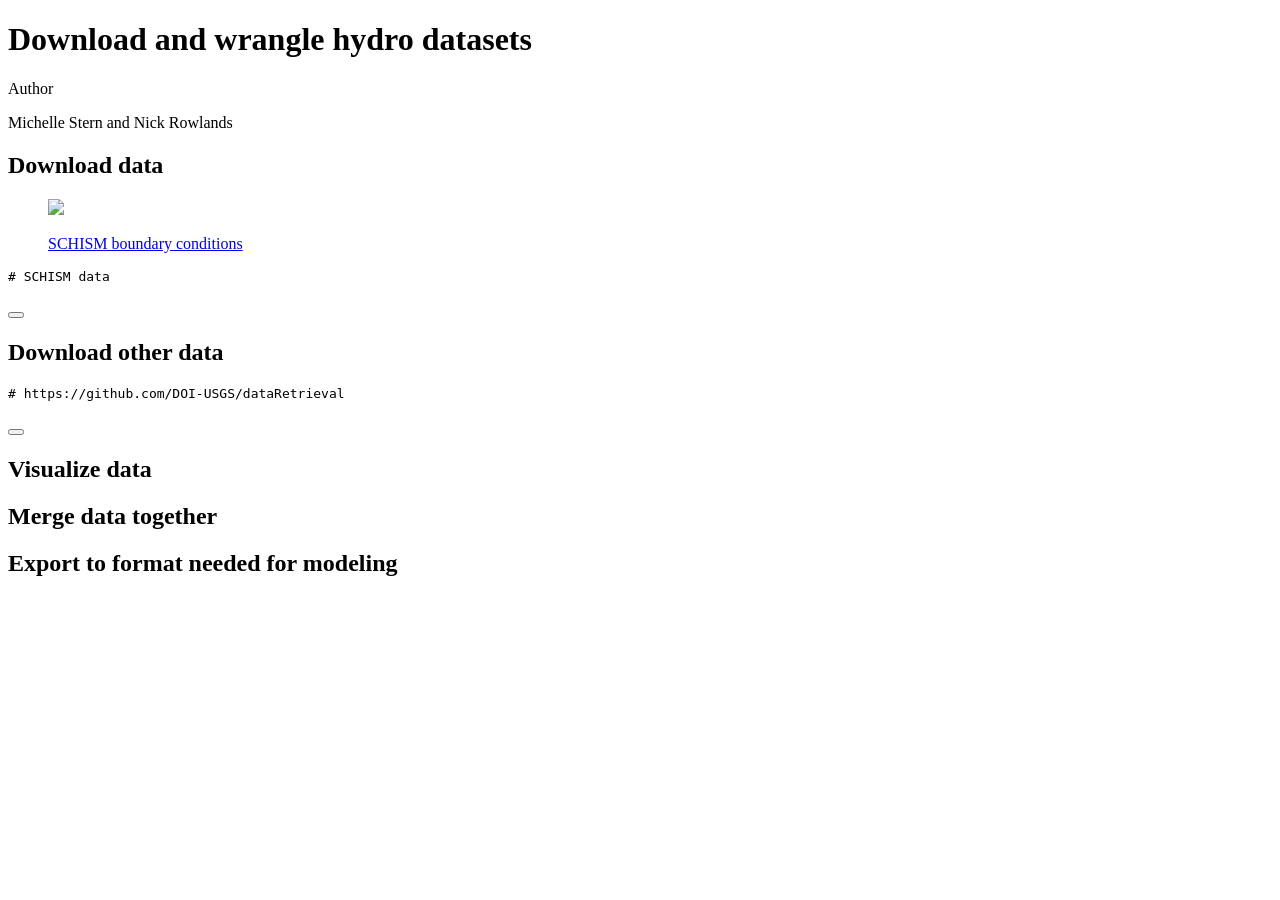
==== hydromet_data_wrangling/hydro_data_wrangling.html @ 5d66d1ab "add hydro wrangling qmd" ====
<!DOCTYPE html>
<html xmlns="http://www.w3.org/1999/xhtml" lang="en" xml:lang="en"><head>

<meta charset="utf-8">
<meta name="generator" content="quarto-1.9.37">

<meta name="viewport" content="width=device-width, initial-scale=1.0, user-scalable=yes">


<title>Download and wrangle hydro datasets</title>
<style>
/* Default styles provided by pandoc.
** See https://pandoc.org/MANUAL.html#variables-for-html for config info.
*/
code{white-space: pre-wrap;}
span.smallcaps{font-variant: small-caps;}
div.columns{display: flex; gap: min(4vw, 1.5em);}
div.column{flex: auto; overflow-x: auto;}
div.hanging-indent{margin-left: 1.5em; text-indent: -1.5em;}
ul.task-list{list-style: none;}
ul.task-list li input[type="checkbox"] {
  width: 0.8em;
  margin: 0 0.8em 0.2em -1em; /* quarto-specific, see https://github.com/quarto-dev/quarto-cli/issues/4556 */ 
  vertical-align: middle;
}
/* CSS for syntax highlighting */
html { -webkit-text-size-adjust: 100%; }
pre > code.sourceCode { white-space: pre; position: relative; }
pre > code.sourceCode > span { display: inline-block; line-height: 1.25; }
pre > code.sourceCode > span:empty { height: 1.2em; }
.sourceCode { overflow: visible; }
code.sourceCode > span { color: inherit; text-decoration: inherit; }
div.sourceCode { margin: 1em 0; }
pre.sourceCode { margin: 0; }
@media screen {
div.sourceCode { overflow: auto; }
}
@media print {
pre > code.sourceCode { white-space: pre-wrap; }
pre > code.sourceCode > span { text-indent: -5em; padding-left: 5em; }
}
pre.numberSource code
  { counter-reset: source-line 0; }
pre.numberSource code > span
  { position: relative; left: -4em; counter-increment: source-line; }
pre.numberSource code > span > a:first-child::before
  { content: counter(source-line);
    position: relative; left: -1em; text-align: right; vertical-align: baseline;
    border: none; display: inline-block;
    -webkit-touch-callout: none; -webkit-user-select: none;
    -khtml-user-select: none; -moz-user-select: none;
    -ms-user-select: none; user-select: none;
    padding: 0 4px; width: 4em;
  }
pre.numberSource { margin-left: 3em;  padding-left: 4px; }
div.sourceCode
  {   }
@media screen {
pre > code.sourceCode > span > a:first-child::before { text-decoration: underline; }
}
</style>


<script src="hydro_data_wrangling_files/libs/clipboard/clipboard.min.js"></script>
<script src="hydro_data_wrangling_files/libs/quarto-html/quarto.js" type="module"></script>
<script src="hydro_data_wrangling_files/libs/quarto-html/tabsets/tabsets.js" type="module"></script>
<script src="hydro_data_wrangling_files/libs/quarto-html/popper.min.js"></script>
<script src="hydro_data_wrangling_files/libs/quarto-html/tippy.umd.min.js"></script>
<script src="hydro_data_wrangling_files/libs/quarto-html/anchor.min.js"></script>
<link href="hydro_data_wrangling_files/libs/quarto-html/tippy.css" rel="stylesheet">
<link href="hydro_data_wrangling_files/libs/quarto-html/quarto-syntax-highlighting-7f8f88aac4f3542376d5c11b86a4c14d.css" rel="stylesheet" id="quarto-text-highlighting-styles">
<script src="hydro_data_wrangling_files/libs/bootstrap/bootstrap.min.js"></script>
<link href="hydro_data_wrangling_files/libs/bootstrap/bootstrap-icons.css" rel="stylesheet">
<link href="hydro_data_wrangling_files/libs/bootstrap/bootstrap-efbb37e9afcc02144ebbc7afd12a776f.min.css" rel="stylesheet" append-hash="true" id="quarto-bootstrap" data-mode="light">


</head>

<body class="fullcontent quarto-light">

<div id="quarto-content" class="page-columns page-rows-contents page-layout-article">

<main class="content" id="quarto-document-content">

<header id="title-block-header" class="quarto-title-block default">
<div class="quarto-title">
<h1 class="title">Download and wrangle hydro datasets</h1>
</div>



<div class="quarto-title-meta">

    <div>
    <div class="quarto-title-meta-heading">Author</div>
    <div class="quarto-title-meta-contents">
             <p>Michelle Stern and Nick Rowlands </p>
          </div>
  </div>
    
  
    
  </div>
  


</header>


<section id="download-data" class="level1">
<h1>Download data</h1>
<div class="quarto-figure quarto-figure-center">
<figure class="figure">
<p><img src="https://cadwrdeltamodeling.github.io/BayDeltaSCHISM/_images/open_boundaries.png" class="img-fluid figure-img" style="width:70.0%"></p>
<figcaption><a href="https://cadwrdeltamodeling.github.io/BayDeltaSCHISM/topics/baydelta_boundaries.html">SCHISM boundary conditions</a></figcaption>
</figure>
</div>
<div class="cell">
<div class="code-copy-outer-scaffold"><div class="sourceCode cell-code" id="cb1"><pre class="sourceCode r code-with-copy"><code class="sourceCode r"><span id="cb1-1"><a href="#cb1-1" aria-hidden="true" tabindex="-1"></a><span class="co"># SCHISM data</span></span></code></pre></div><button title="Copy to Clipboard" class="code-copy-button"><i class="bi"></i></button></div>
</div>
</section>
<section id="download-other-data" class="level1">
<h1>Download other data</h1>
<div class="cell">
<div class="code-copy-outer-scaffold"><div class="sourceCode cell-code" id="cb2"><pre class="sourceCode r code-with-copy"><code class="sourceCode r"><span id="cb2-1"><a href="#cb2-1" aria-hidden="true" tabindex="-1"></a><span class="co"># https://github.com/DOI-USGS/dataRetrieval</span></span></code></pre></div><button title="Copy to Clipboard" class="code-copy-button"><i class="bi"></i></button></div>
</div>
</section>
<section id="visualize-data" class="level1">
<h1>Visualize data</h1>
</section>
<section id="merge-data-together" class="level1">
<h1>Merge data together</h1>
</section>
<section id="export-to-format-needed-for-modeling" class="level1">
<h1>Export to format needed for modeling</h1>
</section>

</main>
<!-- /main column -->
<script id="quarto-html-after-body" type="application/javascript">
  window.document.addEventListener("DOMContentLoaded", function (event) {
    const icon = "";
    const anchorJS = new window.AnchorJS();
    anchorJS.options = {
      placement: 'right',
      icon: icon
    };
    anchorJS.add('.anchored');
    const isCodeAnnotation = (el) => {
      for (const clz of el.classList) {
        if (clz.startsWith('code-annotation-')) {                     
          return true;
        }
      }
      return false;
    }
    const onCopySuccess = function(e) {
      // button target
      const button = e.trigger;
      // don't keep focus
      button.blur();
      // flash "checked"
      button.classList.add('code-copy-button-checked');
      var currentTitle = button.getAttribute("title");
      button.setAttribute("title", "Copied!");
      let tooltip;
      if (window.bootstrap) {
        button.setAttribute("data-bs-toggle", "tooltip");
        button.setAttribute("data-bs-placement", "left");
        button.setAttribute("data-bs-title", "Copied!");
        tooltip = new bootstrap.Tooltip(button, 
          { trigger: "manual", 
            customClass: "code-copy-button-tooltip",
            offset: [0, -8]});
        tooltip.show();    
      }
      setTimeout(function() {
        if (tooltip) {
          tooltip.hide();
          button.removeAttribute("data-bs-title");
          button.removeAttribute("data-bs-toggle");
          button.removeAttribute("data-bs-placement");
        }
        button.setAttribute("title", currentTitle);
        button.classList.remove('code-copy-button-checked');
      }, 1000);
      // clear code selection
      e.clearSelection();
    }
    const getTextToCopy = function(trigger) {
      const outerScaffold = trigger.parentElement.cloneNode(true);
      const codeEl = outerScaffold.querySelector('code');
      for (const childEl of codeEl.children) {
        if (isCodeAnnotation(childEl)) {
          childEl.remove();
        }
      }
      return codeEl.innerText;
    }
    const clipboard = new window.ClipboardJS('.code-copy-button:not([data-in-quarto-modal])', {
      text: getTextToCopy
    });
    clipboard.on('success', onCopySuccess);
    if (window.document.getElementById('quarto-embedded-source-code-modal')) {
      const clipboardModal = new window.ClipboardJS('.code-copy-button[data-in-quarto-modal]', {
        text: getTextToCopy,
        container: window.document.getElementById('quarto-embedded-source-code-modal')
      });
      clipboardModal.on('success', onCopySuccess);
    }
      var localhostRegex = new RegExp(/^(?:http|https):\/\/localhost\:?[0-9]*\//);
      var mailtoRegex = new RegExp(/^mailto:/);
        var filterRegex = new RegExp('/' + window.location.host + '/');
      var isInternal = (href) => {
          return filterRegex.test(href) || localhostRegex.test(href) || mailtoRegex.test(href);
      }
      // Inspect non-navigation links and adorn them if external
     var links = window.document.querySelectorAll('a[href]:not(.nav-link):not(.navbar-brand):not(.toc-action):not(.sidebar-link):not(.sidebar-item-toggle):not(.pagination-link):not(.no-external):not([aria-hidden]):not(.dropdown-item):not(.quarto-navigation-tool):not(.about-link)');
      for (var i=0; i<links.length; i++) {
        const link = links[i];
        if (!isInternal(link.href)) {
          // undo the damage that might have been done by quarto-nav.js in the case of
          // links that we want to consider external
          if (link.dataset.originalHref !== undefined) {
            link.href = link.dataset.originalHref;
          }
        }
      }
    function tippyHover(el, contentFn, onTriggerFn, onUntriggerFn) {
      const config = {
        allowHTML: true,
        maxWidth: 500,
        delay: 100,
        arrow: false,
        appendTo: function(el) {
            return el.parentElement;
        },
        interactive: true,
        interactiveBorder: 10,
        theme: 'quarto',
        placement: 'bottom-start',
      };
      if (contentFn) {
        config.content = contentFn;
      }
      if (onTriggerFn) {
        config.onTrigger = onTriggerFn;
      }
      if (onUntriggerFn) {
        config.onUntrigger = onUntriggerFn;
      }
      window.tippy(el, config); 
    }
    const noterefs = window.document.querySelectorAll('a[role="doc-noteref"]');
    for (var i=0; i<noterefs.length; i++) {
      const ref = noterefs[i];
      tippyHover(ref, function() {
        // use id or data attribute instead here
        let href = ref.getAttribute('data-footnote-href') || ref.getAttribute('href');
        try { href = new URL(href).hash; } catch {}
        const id = href.replace(/^#\/?/, "");
        const note = window.document.getElementById(id);
        if (note) {
          return note.innerHTML;
        } else {
          return "";
        }
      });
    }
    const xrefs = window.document.querySelectorAll('a.quarto-xref');
    const processXRef = (id, note) => {
      // Strip column container classes
      const stripColumnClz = (el) => {
        el.classList.remove("page-full", "page-columns");
        if (el.children) {
          for (const child of el.children) {
            stripColumnClz(child);
          }
        }
      }
      stripColumnClz(note)
      if (id === null || id.startsWith('sec-')) {
        // Special case sections, only their first couple elements
        const container = document.createElement("div");
        if (note.children && note.children.length > 2) {
          container.appendChild(note.children[0].cloneNode(true));
          for (let i = 1; i < note.children.length; i++) {
            const child = note.children[i];
            if (child.tagName === "P" && child.innerText === "") {
              continue;
            } else {
              container.appendChild(child.cloneNode(true));
              break;
            }
          }
          if (window.Quarto?.typesetMath) {
            window.Quarto.typesetMath(container);
          }
          return container.innerHTML
        } else {
          if (window.Quarto?.typesetMath) {
            window.Quarto.typesetMath(note);
          }
          return note.innerHTML;
        }
      } else {
        // Remove any anchor links if they are present
        const anchorLink = note.querySelector('a.anchorjs-link');
        if (anchorLink) {
          anchorLink.remove();
        }
        if (window.Quarto?.typesetMath) {
          window.Quarto.typesetMath(note);
        }
        if (note.classList.contains("callout")) {
          return note.outerHTML;
        } else {
          return note.innerHTML;
        }
      }
    }
    for (var i=0; i<xrefs.length; i++) {
      const xref = xrefs[i];
      tippyHover(xref, undefined, function(instance) {
        instance.disable();
        let url = xref.getAttribute('href');
        let hash = undefined; 
        if (url.startsWith('#')) {
          hash = url;
        } else {
          try { hash = new URL(url).hash; } catch {}
        }
        if (hash) {
          const id = hash.replace(/^#\/?/, "");
          const note = window.document.getElementById(id);
          if (note !== null) {
            try {
              const html = processXRef(id, note.cloneNode(true));
              instance.setContent(html);
            } finally {
              instance.enable();
              instance.show();
            }
          } else {
            // See if we can fetch this
            fetch(url.split('#')[0])
            .then(res => res.text())
            .then(html => {
              const parser = new DOMParser();
              const htmlDoc = parser.parseFromString(html, "text/html");
              const note = htmlDoc.getElementById(id);
              if (note !== null) {
                const html = processXRef(id, note);
                instance.setContent(html);
              } 
            }).finally(() => {
              instance.enable();
              instance.show();
            });
          }
        } else {
          // See if we can fetch a full url (with no hash to target)
          // This is a special case and we should probably do some content thinning / targeting
          fetch(url)
          .then(res => res.text())
          .then(html => {
            const parser = new DOMParser();
            const htmlDoc = parser.parseFromString(html, "text/html");
            const note = htmlDoc.querySelector('main.content');
            if (note !== null) {
              // This should only happen for chapter cross references
              // (since there is no id in the URL)
              // remove the first header
              if (note.children.length > 0 && note.children[0].tagName === "HEADER") {
                note.children[0].remove();
              }
              const html = processXRef(null, note);
              instance.setContent(html);
            } 
          }).finally(() => {
            instance.enable();
            instance.show();
          });
        }
      }, function(instance) {
      });
    }
        let selectedAnnoteEl;
        const selectorForAnnotation = ( cell, annotation) => {
          let cellAttr = 'data-code-cell="' + cell + '"';
          let lineAttr = 'data-code-annotation="' +  annotation + '"';
          const selector = 'span[' + cellAttr + '][' + lineAttr + ']';
          return selector;
        }
        const selectCodeLines = (annoteEl) => {
          const doc = window.document;
          const targetCell = annoteEl.getAttribute("data-target-cell");
          const targetAnnotation = annoteEl.getAttribute("data-target-annotation");
          const annoteSpan = window.document.querySelector(selectorForAnnotation(targetCell, targetAnnotation));
          const lines = annoteSpan.getAttribute("data-code-lines").split(",");
          const lineIds = lines.map((line) => {
            return targetCell + "-" + line;
          })
          let top = null;
          let height = null;
          let parent = null;
          if (lineIds.length > 0) {
              //compute the position of the single el (top and bottom and make a div)
              const el = window.document.getElementById(lineIds[0]);
              top = el.offsetTop;
              height = el.offsetHeight;
              parent = el.parentElement.parentElement;
            if (lineIds.length > 1) {
              const lastEl = window.document.getElementById(lineIds[lineIds.length - 1]);
              const bottom = lastEl.offsetTop + lastEl.offsetHeight;
              height = bottom - top;
            }
            if (top !== null && height !== null && parent !== null) {
              // cook up a div (if necessary) and position it 
              let div = window.document.getElementById("code-annotation-line-highlight");
              if (div === null) {
                div = window.document.createElement("div");
                div.setAttribute("id", "code-annotation-line-highlight");
                div.style.position = 'absolute';
                parent.appendChild(div);
              }
              div.style.top = top - 2 + "px";
              div.style.height = height + 4 + "px";
              div.style.left = 0;
              let gutterDiv = window.document.getElementById("code-annotation-line-highlight-gutter");
              if (gutterDiv === null) {
                gutterDiv = window.document.createElement("div");
                gutterDiv.setAttribute("id", "code-annotation-line-highlight-gutter");
                gutterDiv.style.position = 'absolute';
                const codeCell = window.document.getElementById(targetCell);
                const gutter = codeCell.querySelector('.code-annotation-gutter');
                gutter.appendChild(gutterDiv);
              }
              gutterDiv.style.top = top - 2 + "px";
              gutterDiv.style.height = height + 4 + "px";
            }
            selectedAnnoteEl = annoteEl;
          }
        };
        const unselectCodeLines = () => {
          const elementsIds = ["code-annotation-line-highlight", "code-annotation-line-highlight-gutter"];
          elementsIds.forEach((elId) => {
            const div = window.document.getElementById(elId);
            if (div) {
              div.remove();
            }
          });
          selectedAnnoteEl = undefined;
        };
          // Handle positioning of the toggle
      window.addEventListener(
        "resize",
        throttle(() => {
          elRect = undefined;
          if (selectedAnnoteEl) {
            selectCodeLines(selectedAnnoteEl);
          }
        }, 10)
      );
      function throttle(fn, ms) {
      let throttle = false;
      let timer;
        return (...args) => {
          if(!throttle) { // first call gets through
              fn.apply(this, args);
              throttle = true;
          } else { // all the others get throttled
              if(timer) clearTimeout(timer); // cancel #2
              timer = setTimeout(() => {
                fn.apply(this, args);
                timer = throttle = false;
              }, ms);
          }
        };
      }
        // Attach click handler to the DT
        const annoteDls = window.document.querySelectorAll('dt[data-target-cell]');
        for (const annoteDlNode of annoteDls) {
          annoteDlNode.addEventListener('click', (event) => {
            const clickedEl = event.target;
            if (clickedEl !== selectedAnnoteEl) {
              unselectCodeLines();
              const activeEl = window.document.querySelector('dt[data-target-cell].code-annotation-active');
              if (activeEl) {
                activeEl.classList.remove('code-annotation-active');
              }
              selectCodeLines(clickedEl);
              clickedEl.classList.add('code-annotation-active');
            } else {
              // Unselect the line
              unselectCodeLines();
              clickedEl.classList.remove('code-annotation-active');
            }
          });
        }
    const findCites = (el) => {
      const parentEl = el.parentElement;
      if (parentEl) {
        const cites = parentEl.dataset.cites;
        if (cites) {
          return {
            el,
            cites: cites.split(' ')
          };
        } else {
          return findCites(el.parentElement)
        }
      } else {
        return undefined;
      }
    };
    var bibliorefs = window.document.querySelectorAll('a[role="doc-biblioref"]');
    for (var i=0; i<bibliorefs.length; i++) {
      const ref = bibliorefs[i];
      const citeInfo = findCites(ref);
      if (citeInfo) {
        tippyHover(citeInfo.el, function() {
          var popup = window.document.createElement('div');
          citeInfo.cites.forEach(function(cite) {
            var citeDiv = window.document.createElement('div');
            citeDiv.classList.add('hanging-indent');
            citeDiv.classList.add('csl-entry');
            var biblioDiv = window.document.getElementById('ref-' + cite);
            if (biblioDiv) {
              citeDiv.innerHTML = biblioDiv.innerHTML;
            }
            popup.appendChild(citeDiv);
          });
          return popup.innerHTML;
        });
      }
    }
  });
  </script>
</div> <!-- /content -->




</body></html>
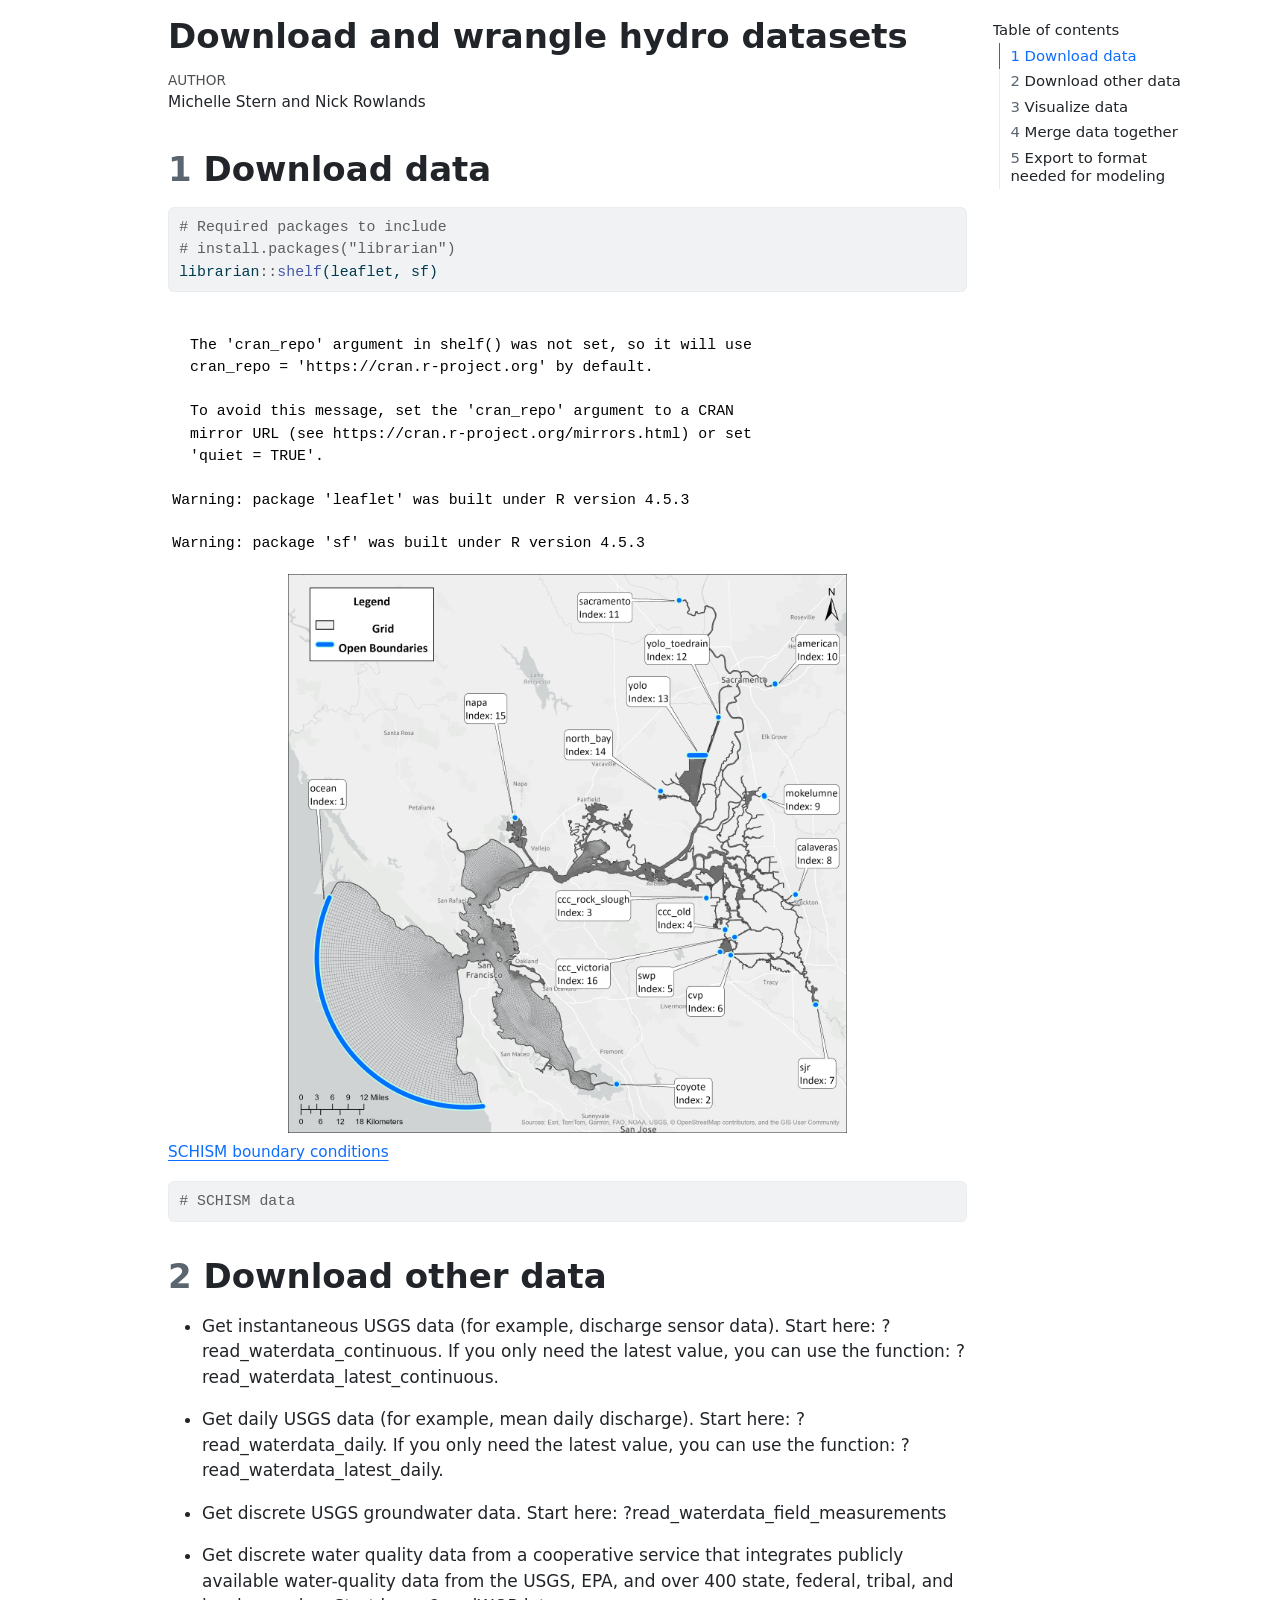
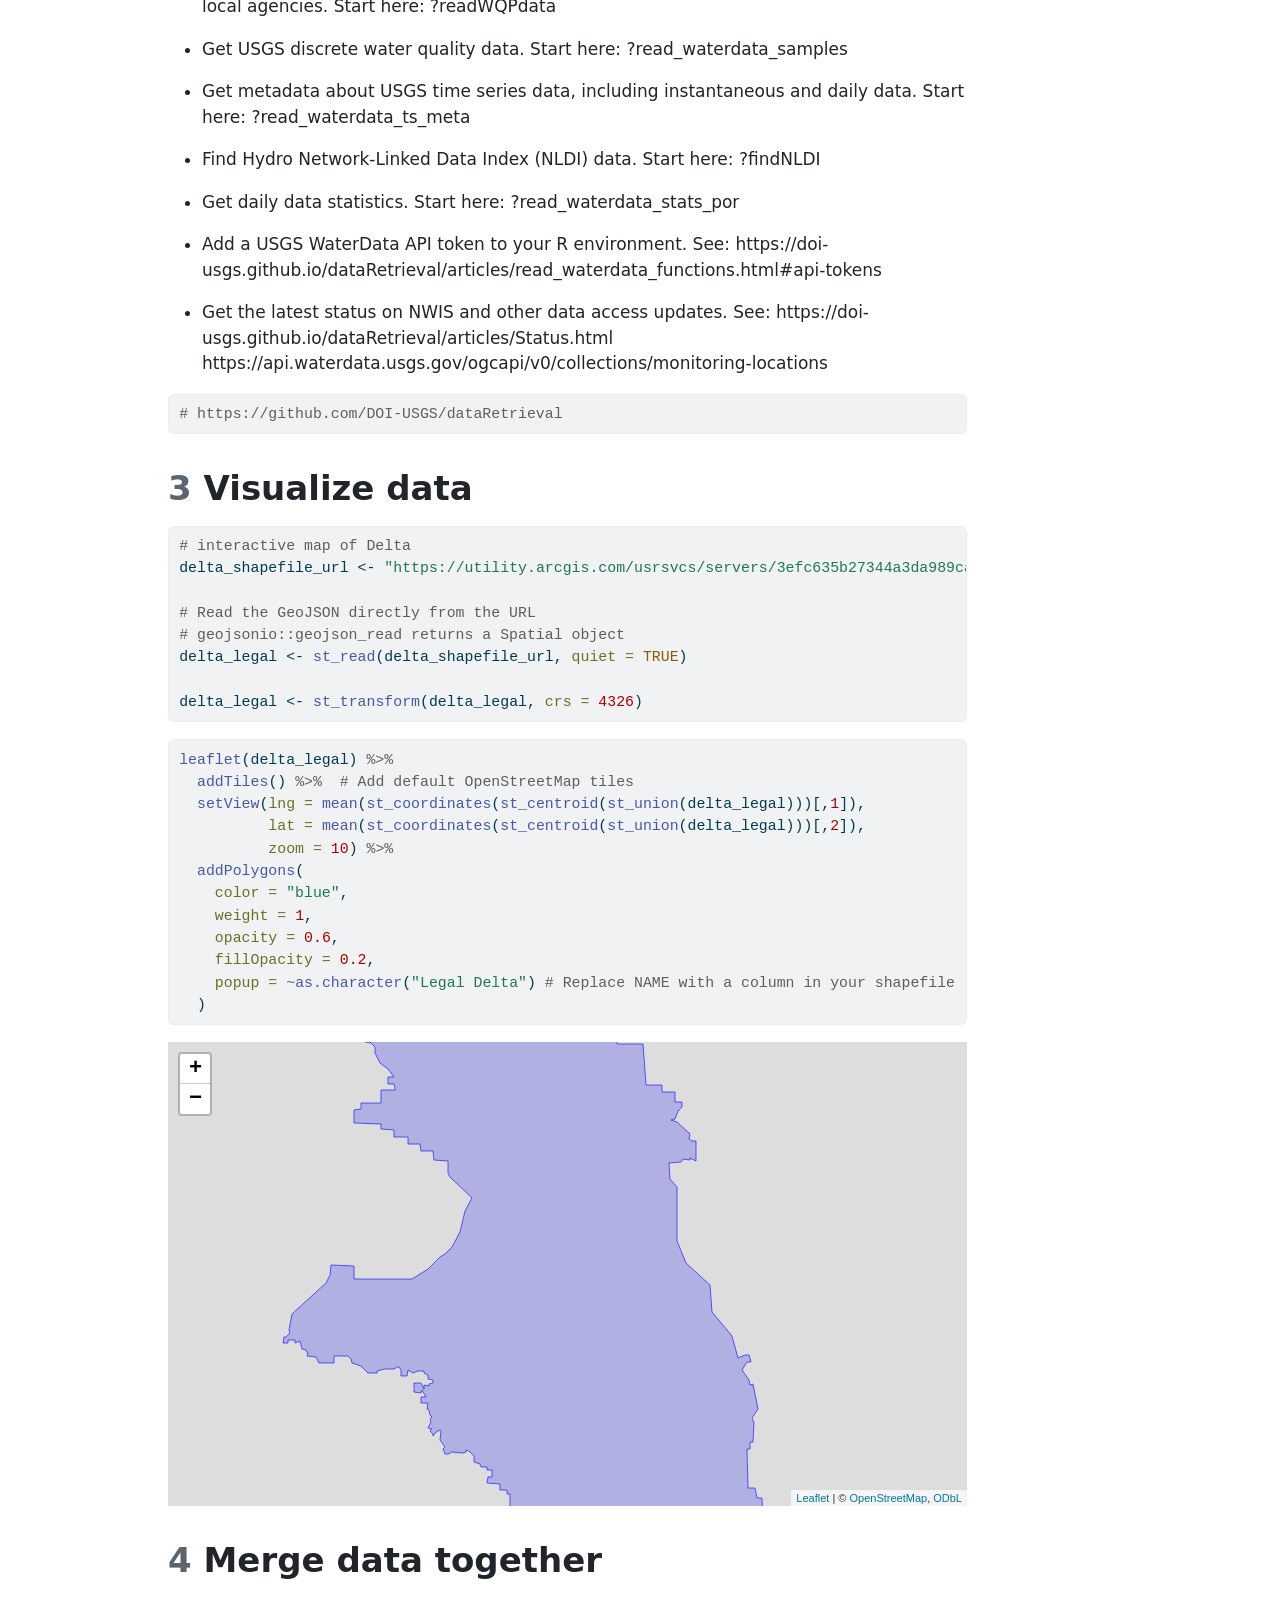
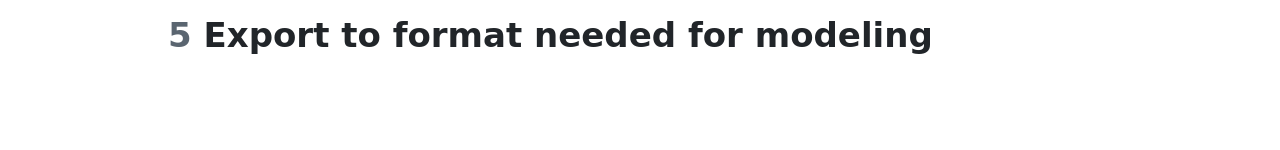
==== commit 5a7b6e95: "edit qmd to include Delta map" ====
--- a/hydromet_data_wrangling/hydro_data_wrangling.html
+++ b/hydromet_data_wrangling/hydro_data_wrangling.html
@@ -9,9 +9,7 @@
 
 <title>Download and wrangle hydro datasets</title>
 <style>
-/* Default styles provided by pandoc.
-** See https://pandoc.org/MANUAL.html#variables-for-html for config info.
-*/
+
 code{white-space: pre-wrap;}
 span.smallcaps{font-variant: small-caps;}
 div.columns{display: flex; gap: min(4vw, 1.5em);}
@@ -19,11 +17,10 @@
 div.hanging-indent{margin-left: 1.5em; text-indent: -1.5em;}
 ul.task-list{list-style: none;}
 ul.task-list li input[type="checkbox"] {
-  width: 0.8em;
-  margin: 0 0.8em 0.2em -1em; /* quarto-specific, see https://github.com/quarto-dev/quarto-cli/issues/4556 */ 
-  vertical-align: middle;
+width: 0.8em;
+margin: 0 0.8em 0.2em -1em;  vertical-align: middle;
 }
-/* CSS for syntax highlighting */
+
 html { -webkit-text-size-adjust: 100%; }
 pre > code.sourceCode { white-space: pre; position: relative; }
 pre > code.sourceCode > span { display: inline-block; line-height: 1.25; }
@@ -40,46 +37,6258 @@
 pre > code.sourceCode > span { text-indent: -5em; padding-left: 5em; }
 }
 pre.numberSource code
-  { counter-reset: source-line 0; }
+{ counter-reset: source-line 0; }
 pre.numberSource code > span
-  { position: relative; left: -4em; counter-increment: source-line; }
+{ position: relative; left: -4em; counter-increment: source-line; }
 pre.numberSource code > span > a:first-child::before
-  { content: counter(source-line);
-    position: relative; left: -1em; text-align: right; vertical-align: baseline;
-    border: none; display: inline-block;
-    -webkit-touch-callout: none; -webkit-user-select: none;
-    -khtml-user-select: none; -moz-user-select: none;
-    -ms-user-select: none; user-select: none;
-    padding: 0 4px; width: 4em;
-  }
-pre.numberSource { margin-left: 3em;  padding-left: 4px; }
+{ content: counter(source-line);
+position: relative; left: -1em; text-align: right; vertical-align: baseline;
+border: none; display: inline-block;
+-webkit-touch-callout: none; -webkit-user-select: none;
+-khtml-user-select: none; -moz-user-select: none;
+-ms-user-select: none; user-select: none;
+padding: 0 4px; width: 4em;
+}
+pre.numberSource { margin-left: 3em; padding-left: 4px; }
 div.sourceCode
-  {   }
+{ }
 @media screen {
 pre > code.sourceCode > span > a:first-child::before { text-decoration: underline; }
 }
 </style>
 
 
-<script src="hydro_data_wrangling_files/libs/clipboard/clipboard.min.js"></script>
-<script src="hydro_data_wrangling_files/libs/quarto-html/quarto.js" type="module"></script>
-<script src="hydro_data_wrangling_files/libs/quarto-html/tabsets/tabsets.js" type="module"></script>
-<script src="hydro_data_wrangling_files/libs/quarto-html/popper.min.js"></script>
-<script src="hydro_data_wrangling_files/libs/quarto-html/tippy.umd.min.js"></script>
-<script src="hydro_data_wrangling_files/libs/quarto-html/anchor.min.js"></script>
-<link href="hydro_data_wrangling_files/libs/quarto-html/tippy.css" rel="stylesheet">
-<link href="hydro_data_wrangling_files/libs/quarto-html/quarto-syntax-highlighting-7f8f88aac4f3542376d5c11b86a4c14d.css" rel="stylesheet" id="quarto-text-highlighting-styles">
-<script src="hydro_data_wrangling_files/libs/bootstrap/bootstrap.min.js"></script>
-<link href="hydro_data_wrangling_files/libs/bootstrap/bootstrap-icons.css" rel="stylesheet">
-<link href="hydro_data_wrangling_files/libs/bootstrap/bootstrap-efbb37e9afcc02144ebbc7afd12a776f.min.css" rel="stylesheet" append-hash="true" id="quarto-bootstrap" data-mode="light">
+<script>/*!
+ * clipboard.js v2.0.11
+ * https://clipboardjs.com/
+ *
+ * Licensed MIT © Zeno Rocha
+ */
+!function(t,e){"object"==typeof exports&&"object"==typeof module?module.exports=e():"function"==typeof define&&define.amd?define([],e):"object"==typeof exports?exports.ClipboardJS=e():t.ClipboardJS=e()}(this,function(){return n={686:function(t,e,n){"use strict";n.d(e,{default:function(){return b}});var e=n(279),i=n.n(e),e=n(370),u=n.n(e),e=n(817),r=n.n(e);function c(t){try{return document.execCommand(t)}catch(t){return}}var a=function(t){t=r()(t);return c("cut"),t};function o(t,e){var n,o,t=(n=t,o="rtl"===document.documentElement.getAttribute("dir"),(t=document.createElement("textarea")).style.fontSize="12pt",t.style.border="0",t.style.padding="0",t.style.margin="0",t.style.position="absolute",t.style[o?"right":"left"]="-9999px",o=window.pageYOffset||document.documentElement.scrollTop,t.style.top="".concat(o,"px"),t.setAttribute("readonly",""),t.value=n,t);return e.container.appendChild(t),e=r()(t),c("copy"),t.remove(),e}var f=function(t){var e=1<arguments.length&&void 0!==arguments[1]?arguments[1]:{container:document.body},n="";return"string"==typeof t?n=o(t,e):t instanceof HTMLInputElement&&!["text","search","url","tel","password"].includes(null==t?void 0:t.type)?n=o(t.value,e):(n=r()(t),c("copy")),n};function l(t){return(l="function"==typeof Symbol&&"symbol"==typeof Symbol.iterator?function(t){return typeof t}:function(t){return t&&"function"==typeof Symbol&&t.constructor===Symbol&&t!==Symbol.prototype?"symbol":typeof t})(t)}var s=function(){var t=0<arguments.length&&void 0!==arguments[0]?arguments[0]:{},e=t.action,n=void 0===e?"copy":e,o=t.container,e=t.target,t=t.text;if("copy"!==n&&"cut"!==n)throw new Error('Invalid "action" value, use either "copy" or "cut"');if(void 0!==e){if(!e||"object"!==l(e)||1!==e.nodeType)throw new Error('Invalid "target" value, use a valid Element');if("copy"===n&&e.hasAttribute("disabled"))throw new Error('Invalid "target" attribute. Please use "readonly" instead of "disabled" attribute');if("cut"===n&&(e.hasAttribute("readonly")||e.hasAttribute("disabled")))throw new Error('Invalid "target" attribute. You can\'t cut text from elements with "readonly" or "disabled" attributes')}return t?f(t,{container:o}):e?"cut"===n?a(e):f(e,{container:o}):void 0};function p(t){return(p="function"==typeof Symbol&&"symbol"==typeof Symbol.iterator?function(t){return typeof t}:function(t){return t&&"function"==typeof Symbol&&t.constructor===Symbol&&t!==Symbol.prototype?"symbol":typeof t})(t)}function d(t,e){for(var n=0;n<e.length;n++){var o=e[n];o.enumerable=o.enumerable||!1,o.configurable=!0,"value"in o&&(o.writable=!0),Object.defineProperty(t,o.key,o)}}function y(t,e){return(y=Object.setPrototypeOf||function(t,e){return t.__proto__=e,t})(t,e)}function h(n){var o=function(){if("undefined"==typeof Reflect||!Reflect.construct)return!1;if(Reflect.construct.sham)return!1;if("function"==typeof Proxy)return!0;try{return Date.prototype.toString.call(Reflect.construct(Date,[],function(){})),!0}catch(t){return!1}}();return function(){var t,e=v(n);return t=o?(t=v(this).constructor,Reflect.construct(e,arguments,t)):e.apply(this,arguments),e=this,!(t=t)||"object"!==p(t)&&"function"!=typeof t?function(t){if(void 0!==t)return t;throw new ReferenceError("this hasn't been initialised - super() hasn't been called")}(e):t}}function v(t){return(v=Object.setPrototypeOf?Object.getPrototypeOf:function(t){return t.__proto__||Object.getPrototypeOf(t)})(t)}function m(t,e){t="data-clipboard-".concat(t);if(e.hasAttribute(t))return e.getAttribute(t)}var b=function(){!function(t,e){if("function"!=typeof e&&null!==e)throw new TypeError("Super expression must either be null or a function");t.prototype=Object.create(e&&e.prototype,{constructor:{value:t,writable:!0,configurable:!0}}),e&&y(t,e)}(r,i());var t,e,n,o=h(r);function r(t,e){var n;return function(t){if(!(t instanceof r))throw new TypeError("Cannot call a class as a function")}(this),(n=o.call(this)).resolveOptions(e),n.listenClick(t),n}return t=r,n=[{key:"copy",value:function(t){var e=1<arguments.length&&void 0!==arguments[1]?arguments[1]:{container:document.body};return f(t,e)}},{key:"cut",value:function(t){return a(t)}},{key:"isSupported",value:function(){var t=0<arguments.length&&void 0!==arguments[0]?arguments[0]:["copy","cut"],t="string"==typeof t?[t]:t,e=!!document.queryCommandSupported;return t.forEach(function(t){e=e&&!!document.queryCommandSupported(t)}),e}}],(e=[{key:"resolveOptions",value:function(){var t=0<arguments.length&&void 0!==arguments[0]?arguments[0]:{};this.action="function"==typeof t.action?t.action:this.defaultAction,this.target="function"==typeof t.target?t.target:this.defaultTarget,this.text="function"==typeof t.text?t.text:this.defaultText,this.container="object"===p(t.container)?t.container:document.body}},{key:"listenClick",value:function(t){var e=this;this.listener=u()(t,"click",function(t){return e.onClick(t)})}},{key:"onClick",value:function(t){var e=t.delegateTarget||t.currentTarget,n=this.action(e)||"copy",t=s({action:n,container:this.container,target:this.target(e),text:this.text(e)});this.emit(t?"success":"error",{action:n,text:t,trigger:e,clearSelection:function(){e&&e.focus(),window.getSelection().removeAllRanges()}})}},{key:"defaultAction",value:function(t){return m("action",t)}},{key:"defaultTarget",value:function(t){t=m("target",t);if(t)return document.querySelector(t)}},{key:"defaultText",value:function(t){return m("text",t)}},{key:"destroy",value:function(){this.listener.destroy()}}])&&d(t.prototype,e),n&&d(t,n),r}()},828:function(t){var e;"undefined"==typeof Element||Element.prototype.matches||((e=Element.prototype).matches=e.matchesSelector||e.mozMatchesSelector||e.msMatchesSelector||e.oMatchesSelector||e.webkitMatchesSelector),t.exports=function(t,e){for(;t&&9!==t.nodeType;){if("function"==typeof t.matches&&t.matches(e))return t;t=t.parentNode}}},438:function(t,e,n){var u=n(828);function i(t,e,n,o,r){var i=function(e,n,t,o){return function(t){t.delegateTarget=u(t.target,n),t.delegateTarget&&o.call(e,t)}}.apply(this,arguments);return t.addEventListener(n,i,r),{destroy:function(){t.removeEventListener(n,i,r)}}}t.exports=function(t,e,n,o,r){return"function"==typeof t.addEventListener?i.apply(null,arguments):"function"==typeof n?i.bind(null,document).apply(null,arguments):("string"==typeof t&&(t=document.querySelectorAll(t)),Array.prototype.map.call(t,function(t){return i(t,e,n,o,r)}))}},879:function(t,n){n.node=function(t){return void 0!==t&&t instanceof HTMLElement&&1===t.nodeType},n.nodeList=function(t){var e=Object.prototype.toString.call(t);return void 0!==t&&("[object NodeList]"===e||"[object HTMLCollection]"===e)&&"length"in t&&(0===t.length||n.node(t[0]))},n.string=function(t){return"string"==typeof t||t instanceof String},n.fn=function(t){return"[object Function]"===Object.prototype.toString.call(t)}},370:function(t,e,n){var f=n(879),l=n(438);t.exports=function(t,e,n){if(!t&&!e&&!n)throw new Error("Missing required arguments");if(!f.string(e))throw new TypeError("Second argument must be a String");if(!f.fn(n))throw new TypeError("Third argument must be a Function");if(f.node(t))return c=e,a=n,(u=t).addEventListener(c,a),{destroy:function(){u.removeEventListener(c,a)}};if(f.nodeList(t))return o=t,r=e,i=n,Array.prototype.forEach.call(o,function(t){t.addEventListener(r,i)}),{destroy:function(){Array.prototype.forEach.call(o,function(t){t.removeEventListener(r,i)})}};if(f.string(t))return t=t,e=e,n=n,l(document.body,t,e,n);throw new TypeError("First argument must be a String, HTMLElement, HTMLCollection, or NodeList");var o,r,i,u,c,a}},817:function(t){t.exports=function(t){var e,n="SELECT"===t.nodeName?(t.focus(),t.value):"INPUT"===t.nodeName||"TEXTAREA"===t.nodeName?((e=t.hasAttribute("readonly"))||t.setAttribute("readonly",""),t.select(),t.setSelectionRange(0,t.value.length),e||t.removeAttribute("readonly"),t.value):(t.hasAttribute("contenteditable")&&t.focus(),n=window.getSelection(),(e=document.createRange()).selectNodeContents(t),n.removeAllRanges(),n.addRange(e),n.toString());return n}},279:function(t){function e(){}e.prototype={on:function(t,e,n){var o=this.e||(this.e={});return(o[t]||(o[t]=[])).push({fn:e,ctx:n}),this},once:function(t,e,n){var o=this;function r(){o.off(t,r),e.apply(n,arguments)}return r._=e,this.on(t,r,n)},emit:function(t){for(var e=[].slice.call(arguments,1),n=((this.e||(this.e={}))[t]||[]).slice(),o=0,r=n.length;o<r;o++)n[o].fn.apply(n[o].ctx,e);return this},off:function(t,e){var n=this.e||(this.e={}),o=n[t],r=[];if(o&&e)for(var i=0,u=o.length;i<u;i++)o[i].fn!==e&&o[i].fn._!==e&&r.push(o[i]);return r.length?n[t]=r:delete n[t],this}},t.exports=e,t.exports.TinyEmitter=e}},r={},o.n=function(t){var e=t&&t.__esModule?function(){return t.default}:function(){return t};return o.d(e,{a:e}),e},o.d=function(t,e){for(var n in e)o.o(e,n)&&!o.o(t,n)&&Object.defineProperty(t,n,{enumerable:!0,get:e[n]})},o.o=function(t,e){return Object.prototype.hasOwnProperty.call(t,e)},o(686).default;function o(t){if(r[t])return r[t].exports;var e=r[t]={exports:{}};return n[t](e,e.exports,o),e.exports}var n,r});</script>
+<script src="[data-uri]" type="module"></script>
+<script src="[data-uri]" type="module"></script>
+<script>/**
+ * @popperjs/core v2.11.7 - MIT License
+ */
+
+!function(e,t){"object"==typeof exports&&"undefined"!=typeof module?t(exports):"function"==typeof define&&define.amd?define(["exports"],t):t((e="undefined"!=typeof globalThis?globalThis:e||self).Popper={})}(this,(function(e){"use strict";function t(e){if(null==e)return window;if("[object Window]"!==e.toString()){var t=e.ownerDocument;return t&&t.defaultView||window}return e}function n(e){return e instanceof t(e).Element||e instanceof Element}function r(e){return e instanceof t(e).HTMLElement||e instanceof HTMLElement}function o(e){return"undefined"!=typeof ShadowRoot&&(e instanceof t(e).ShadowRoot||e instanceof ShadowRoot)}var i=Math.max,a=Math.min,s=Math.round;function f(){var e=navigator.userAgentData;return null!=e&&e.brands&&Array.isArray(e.brands)?e.brands.map((function(e){return e.brand+"/"+e.version})).join(" "):navigator.userAgent}function c(){return!/^((?!chrome|android).)*safari/i.test(f())}function p(e,o,i){void 0===o&&(o=!1),void 0===i&&(i=!1);var a=e.getBoundingClientRect(),f=1,p=1;o&&r(e)&&(f=e.offsetWidth>0&&s(a.width)/e.offsetWidth||1,p=e.offsetHeight>0&&s(a.height)/e.offsetHeight||1);var u=(n(e)?t(e):window).visualViewport,l=!c()&&i,d=(a.left+(l&&u?u.offsetLeft:0))/f,h=(a.top+(l&&u?u.offsetTop:0))/p,m=a.width/f,v=a.height/p;return{width:m,height:v,top:h,right:d+m,bottom:h+v,left:d,x:d,y:h}}function u(e){var n=t(e);return{scrollLeft:n.pageXOffset,scrollTop:n.pageYOffset}}function l(e){return e?(e.nodeName||"").toLowerCase():null}function d(e){return((n(e)?e.ownerDocument:e.document)||window.document).documentElement}function h(e){return p(d(e)).left+u(e).scrollLeft}function m(e){return t(e).getComputedStyle(e)}function v(e){var t=m(e),n=t.overflow,r=t.overflowX,o=t.overflowY;return/auto|scroll|overlay|hidden/.test(n+o+r)}function y(e,n,o){void 0===o&&(o=!1);var i,a,f=r(n),c=r(n)&&function(e){var t=e.getBoundingClientRect(),n=s(t.width)/e.offsetWidth||1,r=s(t.height)/e.offsetHeight||1;return 1!==n||1!==r}(n),m=d(n),y=p(e,c,o),g={scrollLeft:0,scrollTop:0},b={x:0,y:0};return(f||!f&&!o)&&(("body"!==l(n)||v(m))&&(g=(i=n)!==t(i)&&r(i)?{scrollLeft:(a=i).scrollLeft,scrollTop:a.scrollTop}:u(i)),r(n)?((b=p(n,!0)).x+=n.clientLeft,b.y+=n.clientTop):m&&(b.x=h(m))),{x:y.left+g.scrollLeft-b.x,y:y.top+g.scrollTop-b.y,width:y.width,height:y.height}}function g(e){var t=p(e),n=e.offsetWidth,r=e.offsetHeight;return Math.abs(t.width-n)<=1&&(n=t.width),Math.abs(t.height-r)<=1&&(r=t.height),{x:e.offsetLeft,y:e.offsetTop,width:n,height:r}}function b(e){return"html"===l(e)?e:e.assignedSlot||e.parentNode||(o(e)?e.host:null)||d(e)}function x(e){return["html","body","#document"].indexOf(l(e))>=0?e.ownerDocument.body:r(e)&&v(e)?e:x(b(e))}function w(e,n){var r;void 0===n&&(n=[]);var o=x(e),i=o===(null==(r=e.ownerDocument)?void 0:r.body),a=t(o),s=i?[a].concat(a.visualViewport||[],v(o)?o:[]):o,f=n.concat(s);return i?f:f.concat(w(b(s)))}function O(e){return["table","td","th"].indexOf(l(e))>=0}function j(e){return r(e)&&"fixed"!==m(e).position?e.offsetParent:null}function E(e){for(var n=t(e),i=j(e);i&&O(i)&&"static"===m(i).position;)i=j(i);return i&&("html"===l(i)||"body"===l(i)&&"static"===m(i).position)?n:i||function(e){var t=/firefox/i.test(f());if(/Trident/i.test(f())&&r(e)&&"fixed"===m(e).position)return null;var n=b(e);for(o(n)&&(n=n.host);r(n)&&["html","body"].indexOf(l(n))<0;){var i=m(n);if("none"!==i.transform||"none"!==i.perspective||"paint"===i.contain||-1!==["transform","perspective"].indexOf(i.willChange)||t&&"filter"===i.willChange||t&&i.filter&&"none"!==i.filter)return n;n=n.parentNode}return null}(e)||n}var D="top",A="bottom",L="right",P="left",M="auto",k=[D,A,L,P],W="start",B="end",H="viewport",T="popper",R=k.reduce((function(e,t){return e.concat([t+"-"+W,t+"-"+B])}),[]),S=[].concat(k,[M]).reduce((function(e,t){return e.concat([t,t+"-"+W,t+"-"+B])}),[]),V=["beforeRead","read","afterRead","beforeMain","main","afterMain","beforeWrite","write","afterWrite"];function q(e){var t=new Map,n=new Set,r=[];function o(e){n.add(e.name),[].concat(e.requires||[],e.requiresIfExists||[]).forEach((function(e){if(!n.has(e)){var r=t.get(e);r&&o(r)}})),r.push(e)}return e.forEach((function(e){t.set(e.name,e)})),e.forEach((function(e){n.has(e.name)||o(e)})),r}function C(e){return e.split("-")[0]}function N(e,t){var n=t.getRootNode&&t.getRootNode();if(e.contains(t))return!0;if(n&&o(n)){var r=t;do{if(r&&e.isSameNode(r))return!0;r=r.parentNode||r.host}while(r)}return!1}function I(e){return Object.assign({},e,{left:e.x,top:e.y,right:e.x+e.width,bottom:e.y+e.height})}function _(e,r,o){return r===H?I(function(e,n){var r=t(e),o=d(e),i=r.visualViewport,a=o.clientWidth,s=o.clientHeight,f=0,p=0;if(i){a=i.width,s=i.height;var u=c();(u||!u&&"fixed"===n)&&(f=i.offsetLeft,p=i.offsetTop)}return{width:a,height:s,x:f+h(e),y:p}}(e,o)):n(r)?function(e,t){var n=p(e,!1,"fixed"===t);return n.top=n.top+e.clientTop,n.left=n.left+e.clientLeft,n.bottom=n.top+e.clientHeight,n.right=n.left+e.clientWidth,n.width=e.clientWidth,n.height=e.clientHeight,n.x=n.left,n.y=n.top,n}(r,o):I(function(e){var t,n=d(e),r=u(e),o=null==(t=e.ownerDocument)?void 0:t.body,a=i(n.scrollWidth,n.clientWidth,o?o.scrollWidth:0,o?o.clientWidth:0),s=i(n.scrollHeight,n.clientHeight,o?o.scrollHeight:0,o?o.clientHeight:0),f=-r.scrollLeft+h(e),c=-r.scrollTop;return"rtl"===m(o||n).direction&&(f+=i(n.clientWidth,o?o.clientWidth:0)-a),{width:a,height:s,x:f,y:c}}(d(e)))}function F(e,t,o,s){var f="clippingParents"===t?function(e){var t=w(b(e)),o=["absolute","fixed"].indexOf(m(e).position)>=0&&r(e)?E(e):e;return n(o)?t.filter((function(e){return n(e)&&N(e,o)&&"body"!==l(e)})):[]}(e):[].concat(t),c=[].concat(f,[o]),p=c[0],u=c.reduce((function(t,n){var r=_(e,n,s);return t.top=i(r.top,t.top),t.right=a(r.right,t.right),t.bottom=a(r.bottom,t.bottom),t.left=i(r.left,t.left),t}),_(e,p,s));return u.width=u.right-u.left,u.height=u.bottom-u.top,u.x=u.left,u.y=u.top,u}function U(e){return e.split("-")[1]}function z(e){return["top","bottom"].indexOf(e)>=0?"x":"y"}function X(e){var t,n=e.reference,r=e.element,o=e.placement,i=o?C(o):null,a=o?U(o):null,s=n.x+n.width/2-r.width/2,f=n.y+n.height/2-r.height/2;switch(i){case D:t={x:s,y:n.y-r.height};break;case A:t={x:s,y:n.y+n.height};break;case L:t={x:n.x+n.width,y:f};break;case P:t={x:n.x-r.width,y:f};break;default:t={x:n.x,y:n.y}}var c=i?z(i):null;if(null!=c){var p="y"===c?"height":"width";switch(a){case W:t[c]=t[c]-(n[p]/2-r[p]/2);break;case B:t[c]=t[c]+(n[p]/2-r[p]/2)}}return t}function Y(e){return Object.assign({},{top:0,right:0,bottom:0,left:0},e)}function G(e,t){return t.reduce((function(t,n){return t[n]=e,t}),{})}function J(e,t){void 0===t&&(t={});var r=t,o=r.placement,i=void 0===o?e.placement:o,a=r.strategy,s=void 0===a?e.strategy:a,f=r.boundary,c=void 0===f?"clippingParents":f,u=r.rootBoundary,l=void 0===u?H:u,h=r.elementContext,m=void 0===h?T:h,v=r.altBoundary,y=void 0!==v&&v,g=r.padding,b=void 0===g?0:g,x=Y("number"!=typeof b?b:G(b,k)),w=m===T?"reference":T,O=e.rects.popper,j=e.elements[y?w:m],E=F(n(j)?j:j.contextElement||d(e.elements.popper),c,l,s),P=p(e.elements.reference),M=X({reference:P,element:O,strategy:"absolute",placement:i}),W=I(Object.assign({},O,M)),B=m===T?W:P,R={top:E.top-B.top+x.top,bottom:B.bottom-E.bottom+x.bottom,left:E.left-B.left+x.left,right:B.right-E.right+x.right},S=e.modifiersData.offset;if(m===T&&S){var V=S[i];Object.keys(R).forEach((function(e){var t=[L,A].indexOf(e)>=0?1:-1,n=[D,A].indexOf(e)>=0?"y":"x";R[e]+=V[n]*t}))}return R}var K={placement:"bottom",modifiers:[],strategy:"absolute"};function Q(){for(var e=arguments.length,t=new Array(e),n=0;n<e;n++)t[n]=arguments[n];return!t.some((function(e){return!(e&&"function"==typeof e.getBoundingClientRect)}))}function Z(e){void 0===e&&(e={});var t=e,r=t.defaultModifiers,o=void 0===r?[]:r,i=t.defaultOptions,a=void 0===i?K:i;return function(e,t,r){void 0===r&&(r=a);var i,s,f={placement:"bottom",orderedModifiers:[],options:Object.assign({},K,a),modifiersData:{},elements:{reference:e,popper:t},attributes:{},styles:{}},c=[],p=!1,u={state:f,setOptions:function(r){var i="function"==typeof r?r(f.options):r;l(),f.options=Object.assign({},a,f.options,i),f.scrollParents={reference:n(e)?w(e):e.contextElement?w(e.contextElement):[],popper:w(t)};var s,p,d=function(e){var t=q(e);return V.reduce((function(e,n){return e.concat(t.filter((function(e){return e.phase===n})))}),[])}((s=[].concat(o,f.options.modifiers),p=s.reduce((function(e,t){var n=e[t.name];return e[t.name]=n?Object.assign({},n,t,{options:Object.assign({},n.options,t.options),data:Object.assign({},n.data,t.data)}):t,e}),{}),Object.keys(p).map((function(e){return p[e]}))));return f.orderedModifiers=d.filter((function(e){return e.enabled})),f.orderedModifiers.forEach((function(e){var t=e.name,n=e.options,r=void 0===n?{}:n,o=e.effect;if("function"==typeof o){var i=o({state:f,name:t,instance:u,options:r}),a=function(){};c.push(i||a)}})),u.update()},forceUpdate:function(){if(!p){var e=f.elements,t=e.reference,n=e.popper;if(Q(t,n)){f.rects={reference:y(t,E(n),"fixed"===f.options.strategy),popper:g(n)},f.reset=!1,f.placement=f.options.placement,f.orderedModifiers.forEach((function(e){return f.modifiersData[e.name]=Object.assign({},e.data)}));for(var r=0;r<f.orderedModifiers.length;r++)if(!0!==f.reset){var o=f.orderedModifiers[r],i=o.fn,a=o.options,s=void 0===a?{}:a,c=o.name;"function"==typeof i&&(f=i({state:f,options:s,name:c,instance:u})||f)}else f.reset=!1,r=-1}}},update:(i=function(){return new Promise((function(e){u.forceUpdate(),e(f)}))},function(){return s||(s=new Promise((function(e){Promise.resolve().then((function(){s=void 0,e(i())}))}))),s}),destroy:function(){l(),p=!0}};if(!Q(e,t))return u;function l(){c.forEach((function(e){return e()})),c=[]}return u.setOptions(r).then((function(e){!p&&r.onFirstUpdate&&r.onFirstUpdate(e)})),u}}var $={passive:!0};var ee={name:"eventListeners",enabled:!0,phase:"write",fn:function(){},effect:function(e){var n=e.state,r=e.instance,o=e.options,i=o.scroll,a=void 0===i||i,s=o.resize,f=void 0===s||s,c=t(n.elements.popper),p=[].concat(n.scrollParents.reference,n.scrollParents.popper);return a&&p.forEach((function(e){e.addEventListener("scroll",r.update,$)})),f&&c.addEventListener("resize",r.update,$),function(){a&&p.forEach((function(e){e.removeEventListener("scroll",r.update,$)})),f&&c.removeEventListener("resize",r.update,$)}},data:{}};var te={name:"popperOffsets",enabled:!0,phase:"read",fn:function(e){var t=e.state,n=e.name;t.modifiersData[n]=X({reference:t.rects.reference,element:t.rects.popper,strategy:"absolute",placement:t.placement})},data:{}},ne={top:"auto",right:"auto",bottom:"auto",left:"auto"};function re(e){var n,r=e.popper,o=e.popperRect,i=e.placement,a=e.variation,f=e.offsets,c=e.position,p=e.gpuAcceleration,u=e.adaptive,l=e.roundOffsets,h=e.isFixed,v=f.x,y=void 0===v?0:v,g=f.y,b=void 0===g?0:g,x="function"==typeof l?l({x:y,y:b}):{x:y,y:b};y=x.x,b=x.y;var w=f.hasOwnProperty("x"),O=f.hasOwnProperty("y"),j=P,M=D,k=window;if(u){var W=E(r),H="clientHeight",T="clientWidth";if(W===t(r)&&"static"!==m(W=d(r)).position&&"absolute"===c&&(H="scrollHeight",T="scrollWidth"),W=W,i===D||(i===P||i===L)&&a===B)M=A,b-=(h&&W===k&&k.visualViewport?k.visualViewport.height:W[H])-o.height,b*=p?1:-1;if(i===P||(i===D||i===A)&&a===B)j=L,y-=(h&&W===k&&k.visualViewport?k.visualViewport.width:W[T])-o.width,y*=p?1:-1}var R,S=Object.assign({position:c},u&&ne),V=!0===l?function(e,t){var n=e.x,r=e.y,o=t.devicePixelRatio||1;return{x:s(n*o)/o||0,y:s(r*o)/o||0}}({x:y,y:b},t(r)):{x:y,y:b};return y=V.x,b=V.y,p?Object.assign({},S,((R={})[M]=O?"0":"",R[j]=w?"0":"",R.transform=(k.devicePixelRatio||1)<=1?"translate("+y+"px, "+b+"px)":"translate3d("+y+"px, "+b+"px, 0)",R)):Object.assign({},S,((n={})[M]=O?b+"px":"",n[j]=w?y+"px":"",n.transform="",n))}var oe={name:"computeStyles",enabled:!0,phase:"beforeWrite",fn:function(e){var t=e.state,n=e.options,r=n.gpuAcceleration,o=void 0===r||r,i=n.adaptive,a=void 0===i||i,s=n.roundOffsets,f=void 0===s||s,c={placement:C(t.placement),variation:U(t.placement),popper:t.elements.popper,popperRect:t.rects.popper,gpuAcceleration:o,isFixed:"fixed"===t.options.strategy};null!=t.modifiersData.popperOffsets&&(t.styles.popper=Object.assign({},t.styles.popper,re(Object.assign({},c,{offsets:t.modifiersData.popperOffsets,position:t.options.strategy,adaptive:a,roundOffsets:f})))),null!=t.modifiersData.arrow&&(t.styles.arrow=Object.assign({},t.styles.arrow,re(Object.assign({},c,{offsets:t.modifiersData.arrow,position:"absolute",adaptive:!1,roundOffsets:f})))),t.attributes.popper=Object.assign({},t.attributes.popper,{"data-popper-placement":t.placement})},data:{}};var ie={name:"applyStyles",enabled:!0,phase:"write",fn:function(e){var t=e.state;Object.keys(t.elements).forEach((function(e){var n=t.styles[e]||{},o=t.attributes[e]||{},i=t.elements[e];r(i)&&l(i)&&(Object.assign(i.style,n),Object.keys(o).forEach((function(e){var t=o[e];!1===t?i.removeAttribute(e):i.setAttribute(e,!0===t?"":t)})))}))},effect:function(e){var t=e.state,n={popper:{position:t.options.strategy,left:"0",top:"0",margin:"0"},arrow:{position:"absolute"},reference:{}};return Object.assign(t.elements.popper.style,n.popper),t.styles=n,t.elements.arrow&&Object.assign(t.elements.arrow.style,n.arrow),function(){Object.keys(t.elements).forEach((function(e){var o=t.elements[e],i=t.attributes[e]||{},a=Object.keys(t.styles.hasOwnProperty(e)?t.styles[e]:n[e]).reduce((function(e,t){return e[t]="",e}),{});r(o)&&l(o)&&(Object.assign(o.style,a),Object.keys(i).forEach((function(e){o.removeAttribute(e)})))}))}},requires:["computeStyles"]};var ae={name:"offset",enabled:!0,phase:"main",requires:["popperOffsets"],fn:function(e){var t=e.state,n=e.options,r=e.name,o=n.offset,i=void 0===o?[0,0]:o,a=S.reduce((function(e,n){return e[n]=function(e,t,n){var r=C(e),o=[P,D].indexOf(r)>=0?-1:1,i="function"==typeof n?n(Object.assign({},t,{placement:e})):n,a=i[0],s=i[1];return a=a||0,s=(s||0)*o,[P,L].indexOf(r)>=0?{x:s,y:a}:{x:a,y:s}}(n,t.rects,i),e}),{}),s=a[t.placement],f=s.x,c=s.y;null!=t.modifiersData.popperOffsets&&(t.modifiersData.popperOffsets.x+=f,t.modifiersData.popperOffsets.y+=c),t.modifiersData[r]=a}},se={left:"right",right:"left",bottom:"top",top:"bottom"};function fe(e){return e.replace(/left|right|bottom|top/g,(function(e){return se[e]}))}var ce={start:"end",end:"start"};function pe(e){return e.replace(/start|end/g,(function(e){return ce[e]}))}function ue(e,t){void 0===t&&(t={});var n=t,r=n.placement,o=n.boundary,i=n.rootBoundary,a=n.padding,s=n.flipVariations,f=n.allowedAutoPlacements,c=void 0===f?S:f,p=U(r),u=p?s?R:R.filter((function(e){return U(e)===p})):k,l=u.filter((function(e){return c.indexOf(e)>=0}));0===l.length&&(l=u);var d=l.reduce((function(t,n){return t[n]=J(e,{placement:n,boundary:o,rootBoundary:i,padding:a})[C(n)],t}),{});return Object.keys(d).sort((function(e,t){return d[e]-d[t]}))}var le={name:"flip",enabled:!0,phase:"main",fn:function(e){var t=e.state,n=e.options,r=e.name;if(!t.modifiersData[r]._skip){for(var o=n.mainAxis,i=void 0===o||o,a=n.altAxis,s=void 0===a||a,f=n.fallbackPlacements,c=n.padding,p=n.boundary,u=n.rootBoundary,l=n.altBoundary,d=n.flipVariations,h=void 0===d||d,m=n.allowedAutoPlacements,v=t.options.placement,y=C(v),g=f||(y===v||!h?[fe(v)]:function(e){if(C(e)===M)return[];var t=fe(e);return[pe(e),t,pe(t)]}(v)),b=[v].concat(g).reduce((function(e,n){return e.concat(C(n)===M?ue(t,{placement:n,boundary:p,rootBoundary:u,padding:c,flipVariations:h,allowedAutoPlacements:m}):n)}),[]),x=t.rects.reference,w=t.rects.popper,O=new Map,j=!0,E=b[0],k=0;k<b.length;k++){var B=b[k],H=C(B),T=U(B)===W,R=[D,A].indexOf(H)>=0,S=R?"width":"height",V=J(t,{placement:B,boundary:p,rootBoundary:u,altBoundary:l,padding:c}),q=R?T?L:P:T?A:D;x[S]>w[S]&&(q=fe(q));var N=fe(q),I=[];if(i&&I.push(V[H]<=0),s&&I.push(V[q]<=0,V[N]<=0),I.every((function(e){return e}))){E=B,j=!1;break}O.set(B,I)}if(j)for(var _=function(e){var t=b.find((function(t){var n=O.get(t);if(n)return n.slice(0,e).every((function(e){return e}))}));if(t)return E=t,"break"},F=h?3:1;F>0;F--){if("break"===_(F))break}t.placement!==E&&(t.modifiersData[r]._skip=!0,t.placement=E,t.reset=!0)}},requiresIfExists:["offset"],data:{_skip:!1}};function de(e,t,n){return i(e,a(t,n))}var he={name:"preventOverflow",enabled:!0,phase:"main",fn:function(e){var t=e.state,n=e.options,r=e.name,o=n.mainAxis,s=void 0===o||o,f=n.altAxis,c=void 0!==f&&f,p=n.boundary,u=n.rootBoundary,l=n.altBoundary,d=n.padding,h=n.tether,m=void 0===h||h,v=n.tetherOffset,y=void 0===v?0:v,b=J(t,{boundary:p,rootBoundary:u,padding:d,altBoundary:l}),x=C(t.placement),w=U(t.placement),O=!w,j=z(x),M="x"===j?"y":"x",k=t.modifiersData.popperOffsets,B=t.rects.reference,H=t.rects.popper,T="function"==typeof y?y(Object.assign({},t.rects,{placement:t.placement})):y,R="number"==typeof T?{mainAxis:T,altAxis:T}:Object.assign({mainAxis:0,altAxis:0},T),S=t.modifiersData.offset?t.modifiersData.offset[t.placement]:null,V={x:0,y:0};if(k){if(s){var q,N="y"===j?D:P,I="y"===j?A:L,_="y"===j?"height":"width",F=k[j],X=F+b[N],Y=F-b[I],G=m?-H[_]/2:0,K=w===W?B[_]:H[_],Q=w===W?-H[_]:-B[_],Z=t.elements.arrow,$=m&&Z?g(Z):{width:0,height:0},ee=t.modifiersData["arrow#persistent"]?t.modifiersData["arrow#persistent"].padding:{top:0,right:0,bottom:0,left:0},te=ee[N],ne=ee[I],re=de(0,B[_],$[_]),oe=O?B[_]/2-G-re-te-R.mainAxis:K-re-te-R.mainAxis,ie=O?-B[_]/2+G+re+ne+R.mainAxis:Q+re+ne+R.mainAxis,ae=t.elements.arrow&&E(t.elements.arrow),se=ae?"y"===j?ae.clientTop||0:ae.clientLeft||0:0,fe=null!=(q=null==S?void 0:S[j])?q:0,ce=F+ie-fe,pe=de(m?a(X,F+oe-fe-se):X,F,m?i(Y,ce):Y);k[j]=pe,V[j]=pe-F}if(c){var ue,le="x"===j?D:P,he="x"===j?A:L,me=k[M],ve="y"===M?"height":"width",ye=me+b[le],ge=me-b[he],be=-1!==[D,P].indexOf(x),xe=null!=(ue=null==S?void 0:S[M])?ue:0,we=be?ye:me-B[ve]-H[ve]-xe+R.altAxis,Oe=be?me+B[ve]+H[ve]-xe-R.altAxis:ge,je=m&&be?function(e,t,n){var r=de(e,t,n);return r>n?n:r}(we,me,Oe):de(m?we:ye,me,m?Oe:ge);k[M]=je,V[M]=je-me}t.modifiersData[r]=V}},requiresIfExists:["offset"]};var me={name:"arrow",enabled:!0,phase:"main",fn:function(e){var t,n=e.state,r=e.name,o=e.options,i=n.elements.arrow,a=n.modifiersData.popperOffsets,s=C(n.placement),f=z(s),c=[P,L].indexOf(s)>=0?"height":"width";if(i&&a){var p=function(e,t){return Y("number"!=typeof(e="function"==typeof e?e(Object.assign({},t.rects,{placement:t.placement})):e)?e:G(e,k))}(o.padding,n),u=g(i),l="y"===f?D:P,d="y"===f?A:L,h=n.rects.reference[c]+n.rects.reference[f]-a[f]-n.rects.popper[c],m=a[f]-n.rects.reference[f],v=E(i),y=v?"y"===f?v.clientHeight||0:v.clientWidth||0:0,b=h/2-m/2,x=p[l],w=y-u[c]-p[d],O=y/2-u[c]/2+b,j=de(x,O,w),M=f;n.modifiersData[r]=((t={})[M]=j,t.centerOffset=j-O,t)}},effect:function(e){var t=e.state,n=e.options.element,r=void 0===n?"[data-popper-arrow]":n;null!=r&&("string"!=typeof r||(r=t.elements.popper.querySelector(r)))&&N(t.elements.popper,r)&&(t.elements.arrow=r)},requires:["popperOffsets"],requiresIfExists:["preventOverflow"]};function ve(e,t,n){return void 0===n&&(n={x:0,y:0}),{top:e.top-t.height-n.y,right:e.right-t.width+n.x,bottom:e.bottom-t.height+n.y,left:e.left-t.width-n.x}}function ye(e){return[D,L,A,P].some((function(t){return e[t]>=0}))}var ge={name:"hide",enabled:!0,phase:"main",requiresIfExists:["preventOverflow"],fn:function(e){var t=e.state,n=e.name,r=t.rects.reference,o=t.rects.popper,i=t.modifiersData.preventOverflow,a=J(t,{elementContext:"reference"}),s=J(t,{altBoundary:!0}),f=ve(a,r),c=ve(s,o,i),p=ye(f),u=ye(c);t.modifiersData[n]={referenceClippingOffsets:f,popperEscapeOffsets:c,isReferenceHidden:p,hasPopperEscaped:u},t.attributes.popper=Object.assign({},t.attributes.popper,{"data-popper-reference-hidden":p,"data-popper-escaped":u})}},be=Z({defaultModifiers:[ee,te,oe,ie]}),xe=[ee,te,oe,ie,ae,le,he,me,ge],we=Z({defaultModifiers:xe});e.applyStyles=ie,e.arrow=me,e.computeStyles=oe,e.createPopper=we,e.createPopperLite=be,e.defaultModifiers=xe,e.detectOverflow=J,e.eventListeners=ee,e.flip=le,e.hide=ge,e.offset=ae,e.popperGenerator=Z,e.popperOffsets=te,e.preventOverflow=he,Object.defineProperty(e,"__esModule",{value:!0})}));
+
+</script>
+<script>!function(e,t){"object"==typeof exports&&"undefined"!=typeof module?module.exports=t(require("@popperjs/core")):"function"==typeof define&&define.amd?define(["@popperjs/core"],t):(e=e||self).tippy=t(e.Popper)}(this,(function(e){"use strict";var t={passive:!0,capture:!0},n=function(){return document.body};function r(e,t,n){if(Array.isArray(e)){var r=e[t];return null==r?Array.isArray(n)?n[t]:n:r}return e}function o(e,t){var n={}.toString.call(e);return 0===n.indexOf("[object")&&n.indexOf(t+"]")>-1}function i(e,t){return"function"==typeof e?e.apply(void 0,t):e}function a(e,t){return 0===t?e:function(r){clearTimeout(n),n=setTimeout((function(){e(r)}),t)};var n}function s(e,t){var n=Object.assign({},e);return t.forEach((function(e){delete n[e]})),n}function u(e){return[].concat(e)}function c(e,t){-1===e.indexOf(t)&&e.push(t)}function p(e){return e.split("-")[0]}function f(e){return[].slice.call(e)}function l(e){return Object.keys(e).reduce((function(t,n){return void 0!==e[n]&&(t[n]=e[n]),t}),{})}function d(){return document.createElement("div")}function v(e){return["Element","Fragment"].some((function(t){return o(e,t)}))}function m(e){return o(e,"MouseEvent")}function g(e){return!(!e||!e._tippy||e._tippy.reference!==e)}function h(e){return v(e)?[e]:function(e){return o(e,"NodeList")}(e)?f(e):Array.isArray(e)?e:f(document.querySelectorAll(e))}function b(e,t){e.forEach((function(e){e&&(e.style.transitionDuration=t+"ms")}))}function y(e,t){e.forEach((function(e){e&&e.setAttribute("data-state",t)}))}function w(e){var t,n=u(e)[0];return null!=n&&null!=(t=n.ownerDocument)&&t.body?n.ownerDocument:document}function E(e,t,n){var r=t+"EventListener";["transitionend","webkitTransitionEnd"].forEach((function(t){e[r](t,n)}))}function O(e,t){for(var n=t;n;){var r;if(e.contains(n))return!0;n=null==n.getRootNode||null==(r=n.getRootNode())?void 0:r.host}return!1}var x={isTouch:!1},C=0;function T(){x.isTouch||(x.isTouch=!0,window.performance&&document.addEventListener("mousemove",A))}function A(){var e=performance.now();e-C<20&&(x.isTouch=!1,document.removeEventListener("mousemove",A)),C=e}function L(){var e=document.activeElement;if(g(e)){var t=e._tippy;e.blur&&!t.state.isVisible&&e.blur()}}var D=!!("undefined"!=typeof window&&"undefined"!=typeof document)&&!!window.msCrypto,R=Object.assign({appendTo:n,aria:{content:"auto",expanded:"auto"},delay:0,duration:[300,250],getReferenceClientRect:null,hideOnClick:!0,ignoreAttributes:!1,interactive:!1,interactiveBorder:2,interactiveDebounce:0,moveTransition:"",offset:[0,10],onAfterUpdate:function(){},onBeforeUpdate:function(){},onCreate:function(){},onDestroy:function(){},onHidden:function(){},onHide:function(){},onMount:function(){},onShow:function(){},onShown:function(){},onTrigger:function(){},onUntrigger:function(){},onClickOutside:function(){},placement:"top",plugins:[],popperOptions:{},render:null,showOnCreate:!1,touch:!0,trigger:"mouseenter focus",triggerTarget:null},{animateFill:!1,followCursor:!1,inlinePositioning:!1,sticky:!1},{allowHTML:!1,animation:"fade",arrow:!0,content:"",inertia:!1,maxWidth:350,role:"tooltip",theme:"",zIndex:9999}),k=Object.keys(R);function P(e){var t=(e.plugins||[]).reduce((function(t,n){var r,o=n.name,i=n.defaultValue;o&&(t[o]=void 0!==e[o]?e[o]:null!=(r=R[o])?r:i);return t}),{});return Object.assign({},e,t)}function j(e,t){var n=Object.assign({},t,{content:i(t.content,[e])},t.ignoreAttributes?{}:function(e,t){return(t?Object.keys(P(Object.assign({},R,{plugins:t}))):k).reduce((function(t,n){var r=(e.getAttribute("data-tippy-"+n)||"").trim();if(!r)return t;if("content"===n)t[n]=r;else try{t[n]=JSON.parse(r)}catch(e){t[n]=r}return t}),{})}(e,t.plugins));return n.aria=Object.assign({},R.aria,n.aria),n.aria={expanded:"auto"===n.aria.expanded?t.interactive:n.aria.expanded,content:"auto"===n.aria.content?t.interactive?null:"describedby":n.aria.content},n}function M(e,t){e.innerHTML=t}function V(e){var t=d();return!0===e?t.className="tippy-arrow":(t.className="tippy-svg-arrow",v(e)?t.appendChild(e):M(t,e)),t}function I(e,t){v(t.content)?(M(e,""),e.appendChild(t.content)):"function"!=typeof t.content&&(t.allowHTML?M(e,t.content):e.textContent=t.content)}function S(e){var t=e.firstElementChild,n=f(t.children);return{box:t,content:n.find((function(e){return e.classList.contains("tippy-content")})),arrow:n.find((function(e){return e.classList.contains("tippy-arrow")||e.classList.contains("tippy-svg-arrow")})),backdrop:n.find((function(e){return e.classList.contains("tippy-backdrop")}))}}function N(e){var t=d(),n=d();n.className="tippy-box",n.setAttribute("data-state","hidden"),n.setAttribute("tabindex","-1");var r=d();function o(n,r){var o=S(t),i=o.box,a=o.content,s=o.arrow;r.theme?i.setAttribute("data-theme",r.theme):i.removeAttribute("data-theme"),"string"==typeof r.animation?i.setAttribute("data-animation",r.animation):i.removeAttribute("data-animation"),r.inertia?i.setAttribute("data-inertia",""):i.removeAttribute("data-inertia"),i.style.maxWidth="number"==typeof r.maxWidth?r.maxWidth+"px":r.maxWidth,r.role?i.setAttribute("role",r.role):i.removeAttribute("role"),n.content===r.content&&n.allowHTML===r.allowHTML||I(a,e.props),r.arrow?s?n.arrow!==r.arrow&&(i.removeChild(s),i.appendChild(V(r.arrow))):i.appendChild(V(r.arrow)):s&&i.removeChild(s)}return r.className="tippy-content",r.setAttribute("data-state","hidden"),I(r,e.props),t.appendChild(n),n.appendChild(r),o(e.props,e.props),{popper:t,onUpdate:o}}N.$$tippy=!0;var B=1,H=[],U=[];function _(o,s){var v,g,h,C,T,A,L,k,M=j(o,Object.assign({},R,P(l(s)))),V=!1,I=!1,N=!1,_=!1,F=[],W=a(we,M.interactiveDebounce),X=B++,Y=(k=M.plugins).filter((function(e,t){return k.indexOf(e)===t})),$={id:X,reference:o,popper:d(),popperInstance:null,props:M,state:{isEnabled:!0,isVisible:!1,isDestroyed:!1,isMounted:!1,isShown:!1},plugins:Y,clearDelayTimeouts:function(){clearTimeout(v),clearTimeout(g),cancelAnimationFrame(h)},setProps:function(e){if($.state.isDestroyed)return;ae("onBeforeUpdate",[$,e]),be();var t=$.props,n=j(o,Object.assign({},t,l(e),{ignoreAttributes:!0}));$.props=n,he(),t.interactiveDebounce!==n.interactiveDebounce&&(ce(),W=a(we,n.interactiveDebounce));t.triggerTarget&&!n.triggerTarget?u(t.triggerTarget).forEach((function(e){e.removeAttribute("aria-expanded")})):n.triggerTarget&&o.removeAttribute("aria-expanded");ue(),ie(),J&&J(t,n);$.popperInstance&&(Ce(),Ae().forEach((function(e){requestAnimationFrame(e._tippy.popperInstance.forceUpdate)})));ae("onAfterUpdate",[$,e])},setContent:function(e){$.setProps({content:e})},show:function(){var e=$.state.isVisible,t=$.state.isDestroyed,o=!$.state.isEnabled,a=x.isTouch&&!$.props.touch,s=r($.props.duration,0,R.duration);if(e||t||o||a)return;if(te().hasAttribute("disabled"))return;if(ae("onShow",[$],!1),!1===$.props.onShow($))return;$.state.isVisible=!0,ee()&&(z.style.visibility="visible");ie(),de(),$.state.isMounted||(z.style.transition="none");if(ee()){var u=re(),p=u.box,f=u.content;b([p,f],0)}A=function(){var e;if($.state.isVisible&&!_){if(_=!0,z.offsetHeight,z.style.transition=$.props.moveTransition,ee()&&$.props.animation){var t=re(),n=t.box,r=t.content;b([n,r],s),y([n,r],"visible")}se(),ue(),c(U,$),null==(e=$.popperInstance)||e.forceUpdate(),ae("onMount",[$]),$.props.animation&&ee()&&function(e,t){me(e,t)}(s,(function(){$.state.isShown=!0,ae("onShown",[$])}))}},function(){var e,t=$.props.appendTo,r=te();e=$.props.interactive&&t===n||"parent"===t?r.parentNode:i(t,[r]);e.contains(z)||e.appendChild(z);$.state.isMounted=!0,Ce()}()},hide:function(){var e=!$.state.isVisible,t=$.state.isDestroyed,n=!$.state.isEnabled,o=r($.props.duration,1,R.duration);if(e||t||n)return;if(ae("onHide",[$],!1),!1===$.props.onHide($))return;$.state.isVisible=!1,$.state.isShown=!1,_=!1,V=!1,ee()&&(z.style.visibility="hidden");if(ce(),ve(),ie(!0),ee()){var i=re(),a=i.box,s=i.content;$.props.animation&&(b([a,s],o),y([a,s],"hidden"))}se(),ue(),$.props.animation?ee()&&function(e,t){me(e,(function(){!$.state.isVisible&&z.parentNode&&z.parentNode.contains(z)&&t()}))}(o,$.unmount):$.unmount()},hideWithInteractivity:function(e){ne().addEventListener("mousemove",W),c(H,W),W(e)},enable:function(){$.state.isEnabled=!0},disable:function(){$.hide(),$.state.isEnabled=!1},unmount:function(){$.state.isVisible&&$.hide();if(!$.state.isMounted)return;Te(),Ae().forEach((function(e){e._tippy.unmount()})),z.parentNode&&z.parentNode.removeChild(z);U=U.filter((function(e){return e!==$})),$.state.isMounted=!1,ae("onHidden",[$])},destroy:function(){if($.state.isDestroyed)return;$.clearDelayTimeouts(),$.unmount(),be(),delete o._tippy,$.state.isDestroyed=!0,ae("onDestroy",[$])}};if(!M.render)return $;var q=M.render($),z=q.popper,J=q.onUpdate;z.setAttribute("data-tippy-root",""),z.id="tippy-"+$.id,$.popper=z,o._tippy=$,z._tippy=$;var G=Y.map((function(e){return e.fn($)})),K=o.hasAttribute("aria-expanded");return he(),ue(),ie(),ae("onCreate",[$]),M.showOnCreate&&Le(),z.addEventListener("mouseenter",(function(){$.props.interactive&&$.state.isVisible&&$.clearDelayTimeouts()})),z.addEventListener("mouseleave",(function(){$.props.interactive&&$.props.trigger.indexOf("mouseenter")>=0&&ne().addEventListener("mousemove",W)})),$;function Q(){var e=$.props.touch;return Array.isArray(e)?e:[e,0]}function Z(){return"hold"===Q()[0]}function ee(){var e;return!(null==(e=$.props.render)||!e.$$tippy)}function te(){return L||o}function ne(){var e=te().parentNode;return e?w(e):document}function re(){return S(z)}function oe(e){return $.state.isMounted&&!$.state.isVisible||x.isTouch||C&&"focus"===C.type?0:r($.props.delay,e?0:1,R.delay)}function ie(e){void 0===e&&(e=!1),z.style.pointerEvents=$.props.interactive&&!e?"":"none",z.style.zIndex=""+$.props.zIndex}function ae(e,t,n){var r;(void 0===n&&(n=!0),G.forEach((function(n){n[e]&&n[e].apply(n,t)})),n)&&(r=$.props)[e].apply(r,t)}function se(){var e=$.props.aria;if(e.content){var t="aria-"+e.content,n=z.id;u($.props.triggerTarget||o).forEach((function(e){var r=e.getAttribute(t);if($.state.isVisible)e.setAttribute(t,r?r+" "+n:n);else{var o=r&&r.replace(n,"").trim();o?e.setAttribute(t,o):e.removeAttribute(t)}}))}}function ue(){!K&&$.props.aria.expanded&&u($.props.triggerTarget||o).forEach((function(e){$.props.interactive?e.setAttribute("aria-expanded",$.state.isVisible&&e===te()?"true":"false"):e.removeAttribute("aria-expanded")}))}function ce(){ne().removeEventListener("mousemove",W),H=H.filter((function(e){return e!==W}))}function pe(e){if(!x.isTouch||!N&&"mousedown"!==e.type){var t=e.composedPath&&e.composedPath()[0]||e.target;if(!$.props.interactive||!O(z,t)){if(u($.props.triggerTarget||o).some((function(e){return O(e,t)}))){if(x.isTouch)return;if($.state.isVisible&&$.props.trigger.indexOf("click")>=0)return}else ae("onClickOutside",[$,e]);!0===$.props.hideOnClick&&($.clearDelayTimeouts(),$.hide(),I=!0,setTimeout((function(){I=!1})),$.state.isMounted||ve())}}}function fe(){N=!0}function le(){N=!1}function de(){var e=ne();e.addEventListener("mousedown",pe,!0),e.addEventListener("touchend",pe,t),e.addEventListener("touchstart",le,t),e.addEventListener("touchmove",fe,t)}function ve(){var e=ne();e.removeEventListener("mousedown",pe,!0),e.removeEventListener("touchend",pe,t),e.removeEventListener("touchstart",le,t),e.removeEventListener("touchmove",fe,t)}function me(e,t){var n=re().box;function r(e){e.target===n&&(E(n,"remove",r),t())}if(0===e)return t();E(n,"remove",T),E(n,"add",r),T=r}function ge(e,t,n){void 0===n&&(n=!1),u($.props.triggerTarget||o).forEach((function(r){r.addEventListener(e,t,n),F.push({node:r,eventType:e,handler:t,options:n})}))}function he(){var e;Z()&&(ge("touchstart",ye,{passive:!0}),ge("touchend",Ee,{passive:!0})),(e=$.props.trigger,e.split(/\s+/).filter(Boolean)).forEach((function(e){if("manual"!==e)switch(ge(e,ye),e){case"mouseenter":ge("mouseleave",Ee);break;case"focus":ge(D?"focusout":"blur",Oe);break;case"focusin":ge("focusout",Oe)}}))}function be(){F.forEach((function(e){var t=e.node,n=e.eventType,r=e.handler,o=e.options;t.removeEventListener(n,r,o)})),F=[]}function ye(e){var t,n=!1;if($.state.isEnabled&&!xe(e)&&!I){var r="focus"===(null==(t=C)?void 0:t.type);C=e,L=e.currentTarget,ue(),!$.state.isVisible&&m(e)&&H.forEach((function(t){return t(e)})),"click"===e.type&&($.props.trigger.indexOf("mouseenter")<0||V)&&!1!==$.props.hideOnClick&&$.state.isVisible?n=!0:Le(e),"click"===e.type&&(V=!n),n&&!r&&De(e)}}function we(e){var t=e.target,n=te().contains(t)||z.contains(t);"mousemove"===e.type&&n||function(e,t){var n=t.clientX,r=t.clientY;return e.every((function(e){var t=e.popperRect,o=e.popperState,i=e.props.interactiveBorder,a=p(o.placement),s=o.modifiersData.offset;if(!s)return!0;var u="bottom"===a?s.top.y:0,c="top"===a?s.bottom.y:0,f="right"===a?s.left.x:0,l="left"===a?s.right.x:0,d=t.top-r+u>i,v=r-t.bottom-c>i,m=t.left-n+f>i,g=n-t.right-l>i;return d||v||m||g}))}(Ae().concat(z).map((function(e){var t,n=null==(t=e._tippy.popperInstance)?void 0:t.state;return n?{popperRect:e.getBoundingClientRect(),popperState:n,props:M}:null})).filter(Boolean),e)&&(ce(),De(e))}function Ee(e){xe(e)||$.props.trigger.indexOf("click")>=0&&V||($.props.interactive?$.hideWithInteractivity(e):De(e))}function Oe(e){$.props.trigger.indexOf("focusin")<0&&e.target!==te()||$.props.interactive&&e.relatedTarget&&z.contains(e.relatedTarget)||De(e)}function xe(e){return!!x.isTouch&&Z()!==e.type.indexOf("touch")>=0}function Ce(){Te();var t=$.props,n=t.popperOptions,r=t.placement,i=t.offset,a=t.getReferenceClientRect,s=t.moveTransition,u=ee()?S(z).arrow:null,c=a?{getBoundingClientRect:a,contextElement:a.contextElement||te()}:o,p=[{name:"offset",options:{offset:i}},{name:"preventOverflow",options:{padding:{top:2,bottom:2,left:5,right:5}}},{name:"flip",options:{padding:5}},{name:"computeStyles",options:{adaptive:!s}},{name:"$$tippy",enabled:!0,phase:"beforeWrite",requires:["computeStyles"],fn:function(e){var t=e.state;if(ee()){var n=re().box;["placement","reference-hidden","escaped"].forEach((function(e){"placement"===e?n.setAttribute("data-placement",t.placement):t.attributes.popper["data-popper-"+e]?n.setAttribute("data-"+e,""):n.removeAttribute("data-"+e)})),t.attributes.popper={}}}}];ee()&&u&&p.push({name:"arrow",options:{element:u,padding:3}}),p.push.apply(p,(null==n?void 0:n.modifiers)||[]),$.popperInstance=e.createPopper(c,z,Object.assign({},n,{placement:r,onFirstUpdate:A,modifiers:p}))}function Te(){$.popperInstance&&($.popperInstance.destroy(),$.popperInstance=null)}function Ae(){return f(z.querySelectorAll("[data-tippy-root]"))}function Le(e){$.clearDelayTimeouts(),e&&ae("onTrigger",[$,e]),de();var t=oe(!0),n=Q(),r=n[0],o=n[1];x.isTouch&&"hold"===r&&o&&(t=o),t?v=setTimeout((function(){$.show()}),t):$.show()}function De(e){if($.clearDelayTimeouts(),ae("onUntrigger",[$,e]),$.state.isVisible){if(!($.props.trigger.indexOf("mouseenter")>=0&&$.props.trigger.indexOf("click")>=0&&["mouseleave","mousemove"].indexOf(e.type)>=0&&V)){var t=oe(!1);t?g=setTimeout((function(){$.state.isVisible&&$.hide()}),t):h=requestAnimationFrame((function(){$.hide()}))}}else ve()}}function F(e,n){void 0===n&&(n={});var r=R.plugins.concat(n.plugins||[]);document.addEventListener("touchstart",T,t),window.addEventListener("blur",L);var o=Object.assign({},n,{plugins:r}),i=h(e).reduce((function(e,t){var n=t&&_(t,o);return n&&e.push(n),e}),[]);return v(e)?i[0]:i}F.defaultProps=R,F.setDefaultProps=function(e){Object.keys(e).forEach((function(t){R[t]=e[t]}))},F.currentInput=x;var W=Object.assign({},e.applyStyles,{effect:function(e){var t=e.state,n={popper:{position:t.options.strategy,left:"0",top:"0",margin:"0"},arrow:{position:"absolute"},reference:{}};Object.assign(t.elements.popper.style,n.popper),t.styles=n,t.elements.arrow&&Object.assign(t.elements.arrow.style,n.arrow)}}),X={mouseover:"mouseenter",focusin:"focus",click:"click"};var Y={name:"animateFill",defaultValue:!1,fn:function(e){var t;if(null==(t=e.props.render)||!t.$$tippy)return{};var n=S(e.popper),r=n.box,o=n.content,i=e.props.animateFill?function(){var e=d();return e.className="tippy-backdrop",y([e],"hidden"),e}():null;return{onCreate:function(){i&&(r.insertBefore(i,r.firstElementChild),r.setAttribute("data-animatefill",""),r.style.overflow="hidden",e.setProps({arrow:!1,animation:"shift-away"}))},onMount:function(){if(i){var e=r.style.transitionDuration,t=Number(e.replace("ms",""));o.style.transitionDelay=Math.round(t/10)+"ms",i.style.transitionDuration=e,y([i],"visible")}},onShow:function(){i&&(i.style.transitionDuration="0ms")},onHide:function(){i&&y([i],"hidden")}}}};var $={clientX:0,clientY:0},q=[];function z(e){var t=e.clientX,n=e.clientY;$={clientX:t,clientY:n}}var J={name:"followCursor",defaultValue:!1,fn:function(e){var t=e.reference,n=w(e.props.triggerTarget||t),r=!1,o=!1,i=!0,a=e.props;function s(){return"initial"===e.props.followCursor&&e.state.isVisible}function u(){n.addEventListener("mousemove",f)}function c(){n.removeEventListener("mousemove",f)}function p(){r=!0,e.setProps({getReferenceClientRect:null}),r=!1}function f(n){var r=!n.target||t.contains(n.target),o=e.props.followCursor,i=n.clientX,a=n.clientY,s=t.getBoundingClientRect(),u=i-s.left,c=a-s.top;!r&&e.props.interactive||e.setProps({getReferenceClientRect:function(){var e=t.getBoundingClientRect(),n=i,r=a;"initial"===o&&(n=e.left+u,r=e.top+c);var s="horizontal"===o?e.top:r,p="vertical"===o?e.right:n,f="horizontal"===o?e.bottom:r,l="vertical"===o?e.left:n;return{width:p-l,height:f-s,top:s,right:p,bottom:f,left:l}}})}function l(){e.props.followCursor&&(q.push({instance:e,doc:n}),function(e){e.addEventListener("mousemove",z)}(n))}function d(){0===(q=q.filter((function(t){return t.instance!==e}))).filter((function(e){return e.doc===n})).length&&function(e){e.removeEventListener("mousemove",z)}(n)}return{onCreate:l,onDestroy:d,onBeforeUpdate:function(){a=e.props},onAfterUpdate:function(t,n){var i=n.followCursor;r||void 0!==i&&a.followCursor!==i&&(d(),i?(l(),!e.state.isMounted||o||s()||u()):(c(),p()))},onMount:function(){e.props.followCursor&&!o&&(i&&(f($),i=!1),s()||u())},onTrigger:function(e,t){m(t)&&($={clientX:t.clientX,clientY:t.clientY}),o="focus"===t.type},onHidden:function(){e.props.followCursor&&(p(),c(),i=!0)}}}};var G={name:"inlinePositioning",defaultValue:!1,fn:function(e){var t,n=e.reference;var r=-1,o=!1,i=[],a={name:"tippyInlinePositioning",enabled:!0,phase:"afterWrite",fn:function(o){var a=o.state;e.props.inlinePositioning&&(-1!==i.indexOf(a.placement)&&(i=[]),t!==a.placement&&-1===i.indexOf(a.placement)&&(i.push(a.placement),e.setProps({getReferenceClientRect:function(){return function(e){return function(e,t,n,r){if(n.length<2||null===e)return t;if(2===n.length&&r>=0&&n[0].left>n[1].right)return n[r]||t;switch(e){case"top":case"bottom":var o=n[0],i=n[n.length-1],a="top"===e,s=o.top,u=i.bottom,c=a?o.left:i.left,p=a?o.right:i.right;return{top:s,bottom:u,left:c,right:p,width:p-c,height:u-s};case"left":case"right":var f=Math.min.apply(Math,n.map((function(e){return e.left}))),l=Math.max.apply(Math,n.map((function(e){return e.right}))),d=n.filter((function(t){return"left"===e?t.left===f:t.right===l})),v=d[0].top,m=d[d.length-1].bottom;return{top:v,bottom:m,left:f,right:l,width:l-f,height:m-v};default:return t}}(p(e),n.getBoundingClientRect(),f(n.getClientRects()),r)}(a.placement)}})),t=a.placement)}};function s(){var t;o||(t=function(e,t){var n;return{popperOptions:Object.assign({},e.popperOptions,{modifiers:[].concat(((null==(n=e.popperOptions)?void 0:n.modifiers)||[]).filter((function(e){return e.name!==t.name})),[t])})}}(e.props,a),o=!0,e.setProps(t),o=!1)}return{onCreate:s,onAfterUpdate:s,onTrigger:function(t,n){if(m(n)){var o=f(e.reference.getClientRects()),i=o.find((function(e){return e.left-2<=n.clientX&&e.right+2>=n.clientX&&e.top-2<=n.clientY&&e.bottom+2>=n.clientY})),a=o.indexOf(i);r=a>-1?a:r}},onHidden:function(){r=-1}}}};var K={name:"sticky",defaultValue:!1,fn:function(e){var t=e.reference,n=e.popper;function r(t){return!0===e.props.sticky||e.props.sticky===t}var o=null,i=null;function a(){var s=r("reference")?(e.popperInstance?e.popperInstance.state.elements.reference:t).getBoundingClientRect():null,u=r("popper")?n.getBoundingClientRect():null;(s&&Q(o,s)||u&&Q(i,u))&&e.popperInstance&&e.popperInstance.update(),o=s,i=u,e.state.isMounted&&requestAnimationFrame(a)}return{onMount:function(){e.props.sticky&&a()}}}};function Q(e,t){return!e||!t||(e.top!==t.top||e.right!==t.right||e.bottom!==t.bottom||e.left!==t.left)}return F.setDefaultProps({plugins:[Y,J,G,K],render:N}),F.createSingleton=function(e,t){var n;void 0===t&&(t={});var r,o=e,i=[],a=[],c=t.overrides,p=[],f=!1;function l(){a=o.map((function(e){return u(e.props.triggerTarget||e.reference)})).reduce((function(e,t){return e.concat(t)}),[])}function v(){i=o.map((function(e){return e.reference}))}function m(e){o.forEach((function(t){e?t.enable():t.disable()}))}function g(e){return o.map((function(t){var n=t.setProps;return t.setProps=function(o){n(o),t.reference===r&&e.setProps(o)},function(){t.setProps=n}}))}function h(e,t){var n=a.indexOf(t);if(t!==r){r=t;var s=(c||[]).concat("content").reduce((function(e,t){return e[t]=o[n].props[t],e}),{});e.setProps(Object.assign({},s,{getReferenceClientRect:"function"==typeof s.getReferenceClientRect?s.getReferenceClientRect:function(){var e;return null==(e=i[n])?void 0:e.getBoundingClientRect()}}))}}m(!1),v(),l();var b={fn:function(){return{onDestroy:function(){m(!0)},onHidden:function(){r=null},onClickOutside:function(e){e.props.showOnCreate&&!f&&(f=!0,r=null)},onShow:function(e){e.props.showOnCreate&&!f&&(f=!0,h(e,i[0]))},onTrigger:function(e,t){h(e,t.currentTarget)}}}},y=F(d(),Object.assign({},s(t,["overrides"]),{plugins:[b].concat(t.plugins||[]),triggerTarget:a,popperOptions:Object.assign({},t.popperOptions,{modifiers:[].concat((null==(n=t.popperOptions)?void 0:n.modifiers)||[],[W])})})),w=y.show;y.show=function(e){if(w(),!r&&null==e)return h(y,i[0]);if(!r||null!=e){if("number"==typeof e)return i[e]&&h(y,i[e]);if(o.indexOf(e)>=0){var t=e.reference;return h(y,t)}return i.indexOf(e)>=0?h(y,e):void 0}},y.showNext=function(){var e=i[0];if(!r)return y.show(0);var t=i.indexOf(r);y.show(i[t+1]||e)},y.showPrevious=function(){var e=i[i.length-1];if(!r)return y.show(e);var t=i.indexOf(r),n=i[t-1]||e;y.show(n)};var E=y.setProps;return y.setProps=function(e){c=e.overrides||c,E(e)},y.setInstances=function(e){m(!0),p.forEach((function(e){return e()})),o=e,m(!1),v(),l(),p=g(y),y.setProps({triggerTarget:a})},p=g(y),y},F.delegate=function(e,n){var r=[],o=[],i=!1,a=n.target,c=s(n,["target"]),p=Object.assign({},c,{trigger:"manual",touch:!1}),f=Object.assign({touch:R.touch},c,{showOnCreate:!0}),l=F(e,p);function d(e){if(e.target&&!i){var t=e.target.closest(a);if(t){var r=t.getAttribute("data-tippy-trigger")||n.trigger||R.trigger;if(!t._tippy&&!("touchstart"===e.type&&"boolean"==typeof f.touch||"touchstart"!==e.type&&r.indexOf(X[e.type])<0)){var s=F(t,f);s&&(o=o.concat(s))}}}}function v(e,t,n,o){void 0===o&&(o=!1),e.addEventListener(t,n,o),r.push({node:e,eventType:t,handler:n,options:o})}return u(l).forEach((function(e){var n=e.destroy,a=e.enable,s=e.disable;e.destroy=function(e){void 0===e&&(e=!0),e&&o.forEach((function(e){e.destroy()})),o=[],r.forEach((function(e){var t=e.node,n=e.eventType,r=e.handler,o=e.options;t.removeEventListener(n,r,o)})),r=[],n()},e.enable=function(){a(),o.forEach((function(e){return e.enable()})),i=!1},e.disable=function(){s(),o.forEach((function(e){return e.disable()})),i=!0},function(e){var n=e.reference;v(n,"touchstart",d,t),v(n,"mouseover",d),v(n,"focusin",d),v(n,"click",d)}(e)})),l},F.hideAll=function(e){var t=void 0===e?{}:e,n=t.exclude,r=t.duration;U.forEach((function(e){var t=!1;if(n&&(t=g(n)?e.reference===n:e.popper===n.popper),!t){var o=e.props.duration;e.setProps({duration:r}),e.hide(),e.state.isDestroyed||e.setProps({duration:o})}}))},F.roundArrow='<svg width="16" height="6" xmlns="http://www.w3.org/2000/svg"><path d="M0 6s1.796-.013 4.67-3.615C5.851.9 6.93.006 8 0c1.07-.006 2.148.887 3.343 2.385C14.233 6.005 16 6 16 6H0z"></svg>',F}));
+
+</script>
+<script>// @license magnet:?xt=urn:btih:d3d9a9a6595521f9666a5e94cc830dab83b65699&dn=expat.txt Expat
+//
+// AnchorJS - v5.0.0 - 2023-01-18
+// https://www.bryanbraun.com/anchorjs/
+// Copyright (c) 2023 Bryan Braun; Licensed MIT
+//
+// @license magnet:?xt=urn:btih:d3d9a9a6595521f9666a5e94cc830dab83b65699&dn=expat.txt Expat
+!function(A,e){"use strict";"function"==typeof define&&define.amd?define([],e):"object"==typeof module&&module.exports?module.exports=e():(A.AnchorJS=e(),A.anchors=new A.AnchorJS)}(globalThis,function(){"use strict";return function(A){function u(A){A.icon=Object.prototype.hasOwnProperty.call(A,"icon")?A.icon:"",A.visible=Object.prototype.hasOwnProperty.call(A,"visible")?A.visible:"hover",A.placement=Object.prototype.hasOwnProperty.call(A,"placement")?A.placement:"right",A.ariaLabel=Object.prototype.hasOwnProperty.call(A,"ariaLabel")?A.ariaLabel:"Anchor",A.class=Object.prototype.hasOwnProperty.call(A,"class")?A.class:"",A.base=Object.prototype.hasOwnProperty.call(A,"base")?A.base:"",A.truncate=Object.prototype.hasOwnProperty.call(A,"truncate")?Math.floor(A.truncate):64,A.titleText=Object.prototype.hasOwnProperty.call(A,"titleText")?A.titleText:""}function d(A){var e;if("string"==typeof A||A instanceof String)e=[].slice.call(document.querySelectorAll(A));else{if(!(Array.isArray(A)||A instanceof NodeList))throw new TypeError("The selector provided to AnchorJS was invalid.");e=[].slice.call(A)}return e}this.options=A||{},this.elements=[],u(this.options),this.add=function(A){var e,t,o,i,n,s,a,r,l,c,h,p=[];if(u(this.options),0!==(e=d(A=A||"h2, h3, h4, h5, h6")).length){for(null===document.head.querySelector("style.anchorjs")&&((A=document.createElement("style")).className="anchorjs",A.appendChild(document.createTextNode("")),void 0===(h=document.head.querySelector('[rel="stylesheet"],style'))?document.head.appendChild(A):document.head.insertBefore(A,h),A.sheet.insertRule(".anchorjs-link{opacity:0;text-decoration:none;-webkit-font-smoothing:antialiased;-moz-osx-font-smoothing:grayscale}",A.sheet.cssRules.length),A.sheet.insertRule(":hover>.anchorjs-link,.anchorjs-link:focus{opacity:1}",A.sheet.cssRules.length),A.sheet.insertRule("[data-anchorjs-icon]::after{content:attr(data-anchorjs-icon)}",A.sheet.cssRules.length),A.sheet.insertRule('@font-face{font-family:anchorjs-icons;src:url([data-uri]) format("truetype")}',A.sheet.cssRules.length)),h=document.querySelectorAll("[id]"),t=[].map.call(h,function(A){return A.id}),i=0;i<e.length;i++)if(this.hasAnchorJSLink(e[i]))p.push(i);else{if(e[i].hasAttribute("id"))o=e[i].getAttribute("id");else if(e[i].hasAttribute("data-anchor-id"))o=e[i].getAttribute("data-anchor-id");else{for(r=a=this.urlify(e[i].textContent),s=0;n=t.indexOf(r=void 0!==n?a+"-"+s:r),s+=1,-1!==n;);n=void 0,t.push(r),e[i].setAttribute("id",r),o=r}(l=document.createElement("a")).className="anchorjs-link "+this.options.class,l.setAttribute("aria-label",this.options.ariaLabel),l.setAttribute("data-anchorjs-icon",this.options.icon),this.options.titleText&&(l.title=this.options.titleText),c=document.querySelector("base")?window.location.pathname+window.location.search:"",c=this.options.base||c,l.href=c+"#"+o,"always"===this.options.visible&&(l.style.opacity="1"),""===this.options.icon&&(l.style.font="1em/1 anchorjs-icons","left"===this.options.placement)&&(l.style.lineHeight="inherit"),"left"===this.options.placement?(l.style.position="absolute",l.style.marginLeft="-1.25em",l.style.paddingRight=".25em",l.style.paddingLeft=".25em",e[i].insertBefore(l,e[i].firstChild)):(l.style.marginLeft=".1875em",l.style.paddingRight=".1875em",l.style.paddingLeft=".1875em",e[i].appendChild(l))}for(i=0;i<p.length;i++)e.splice(p[i]-i,1);this.elements=this.elements.concat(e)}return this},this.remove=function(A){for(var e,t,o=d(A),i=0;i<o.length;i++)(t=o[i].querySelector(".anchorjs-link"))&&(-1!==(e=this.elements.indexOf(o[i]))&&this.elements.splice(e,1),o[i].removeChild(t));return this},this.removeAll=function(){this.remove(this.elements)},this.urlify=function(A){var e=document.createElement("textarea");return e.innerHTML=A,A=e.value,this.options.truncate||u(this.options),A.trim().replace(/'/gi,"").replace(/[& +$,:;=?@"#{}|^~[`%!'<>\]./()*\\\n\t\b\v\u00A0]/g,"-").replace(/-{2,}/g,"-").substring(0,this.options.truncate).replace(/^-+|-+$/gm,"").toLowerCase()},this.hasAnchorJSLink=function(A){var e=A.firstChild&&-1<(" "+A.firstChild.className+" ").indexOf(" anchorjs-link "),A=A.lastChild&&-1<(" "+A.lastChild.className+" ").indexOf(" anchorjs-link ");return e||A||!1}}});
+// @license-end</script>
+<style type="text/css">.tippy-box[data-animation=fade][data-state=hidden]{opacity:0}[data-tippy-root]{max-width:calc(100vw - 10px)}.tippy-box{position:relative;background-color:#333;color:#fff;border-radius:4px;font-size:14px;line-height:1.4;white-space:normal;outline:0;transition-property:transform,visibility,opacity}.tippy-box[data-placement^=top]>.tippy-arrow{bottom:0}.tippy-box[data-placement^=top]>.tippy-arrow:before{bottom:-7px;left:0;border-width:8px 8px 0;border-top-color:initial;transform-origin:center top}.tippy-box[data-placement^=bottom]>.tippy-arrow{top:0}.tippy-box[data-placement^=bottom]>.tippy-arrow:before{top:-7px;left:0;border-width:0 8px 8px;border-bottom-color:initial;transform-origin:center bottom}.tippy-box[data-placement^=left]>.tippy-arrow{right:0}.tippy-box[data-placement^=left]>.tippy-arrow:before{border-width:8px 0 8px 8px;border-left-color:initial;right:-7px;transform-origin:center left}.tippy-box[data-placement^=right]>.tippy-arrow{left:0}.tippy-box[data-placement^=right]>.tippy-arrow:before{left:-7px;border-width:8px 8px 8px 0;border-right-color:initial;transform-origin:center right}.tippy-box[data-inertia][data-state=visible]{transition-timing-function:cubic-bezier(.54,1.5,.38,1.11)}.tippy-arrow{width:16px;height:16px;color:#333}.tippy-arrow:before{content:"";position:absolute;border-color:transparent;border-style:solid}.tippy-content{position:relative;padding:5px 9px;z-index:1}</style>
+<link href="data:text/css,%0A%3Aroot%20%7B%0A%2D%2Dquarto%2Dhl%2Dot%2Dcolor%3A%20%23003B4F%3B%0A%2D%2Dquarto%2Dhl%2Dat%2Dcolor%3A%20%23657422%3B%0A%2D%2Dquarto%2Dhl%2Dss%2Dcolor%3A%20%2320794D%3B%0A%2D%2Dquarto%2Dhl%2Dan%2Dcolor%3A%20%235E5E5E%3B%0A%2D%2Dquarto%2Dhl%2Dfu%2Dcolor%3A%20%234758AB%3B%0A%2D%2Dquarto%2Dhl%2Dst%2Dcolor%3A%20%2320794D%3B%0A%2D%2Dquarto%2Dhl%2Dcf%2Dcolor%3A%20%23003B4F%3B%0A%2D%2Dquarto%2Dhl%2Dop%2Dcolor%3A%20%235E5E5E%3B%0A%2D%2Dquarto%2Dhl%2Der%2Dcolor%3A%20%23AD0000%3B%0A%2D%2Dquarto%2Dhl%2Dbn%2Dcolor%3A%20%23AD0000%3B%0A%2D%2Dquarto%2Dhl%2Dal%2Dcolor%3A%20%23AD0000%3B%0A%2D%2Dquarto%2Dhl%2Dva%2Dcolor%3A%20%23111111%3B%0A%2D%2Dquarto%2Dhl%2Dbu%2Dcolor%3A%20inherit%3B%0A%2D%2Dquarto%2Dhl%2Dex%2Dcolor%3A%20inherit%3B%0A%2D%2Dquarto%2Dhl%2Dpp%2Dcolor%3A%20%23AD0000%3B%0A%2D%2Dquarto%2Dhl%2Din%2Dcolor%3A%20%235E5E5E%3B%0A%2D%2Dquarto%2Dhl%2Dvs%2Dcolor%3A%20%2320794D%3B%0A%2D%2Dquarto%2Dhl%2Dwa%2Dcolor%3A%20%235E5E5E%3B%0A%2D%2Dquarto%2Dhl%2Ddo%2Dcolor%3A%20%235E5E5E%3B%0A%2D%2Dquarto%2Dhl%2Dim%2Dcolor%3A%20%2300769E%3B%0A%2D%2Dquarto%2Dhl%2Dch%2Dcolor%3A%20%2320794D%3B%0A%2D%2Dquarto%2Dhl%2Ddt%2Dcolor%3A%20%23AD0000%3B%0A%2D%2Dquarto%2Dhl%2Dfl%2Dcolor%3A%20%23AD0000%3B%0A%2D%2Dquarto%2Dhl%2Dco%2Dcolor%3A%20%235E5E5E%3B%0A%2D%2Dquarto%2Dhl%2Dcv%2Dcolor%3A%20%235E5E5E%3B%0A%2D%2Dquarto%2Dhl%2Dcn%2Dcolor%3A%20%238f5902%3B%0A%2D%2Dquarto%2Dhl%2Dsc%2Dcolor%3A%20%235E5E5E%3B%0A%2D%2Dquarto%2Dhl%2Ddv%2Dcolor%3A%20%23AD0000%3B%0A%2D%2Dquarto%2Dhl%2Dkw%2Dcolor%3A%20%23003B4F%3B%0A%7D%0A%0A%3Aroot%20%7B%0A%2D%2Dquarto%2Dfont%2Dmonospace%3A%20SFMono%2DRegular%2C%20Menlo%2C%20Monaco%2C%20Consolas%2C%20%22Liberation%20Mono%22%2C%20%22Courier%20New%22%2C%20monospace%3B%0A%7D%0A%0Apre%20%3E%20code%2EsourceCode%20%3E%20span%20%7B%0Acolor%3A%20%23003B4F%3B%0A%7D%0Acode%2EsourceCode%20%3E%20span%20%7B%0Acolor%3A%20%23003B4F%3B%0A%7D%0Adiv%2EsourceCode%2C%0Adiv%2EsourceCode%20pre%2EsourceCode%20%7B%0Acolor%3A%20%23003B4F%3B%0A%7D%0A%0Acode%20span%20%7B%0Acolor%3A%20%23003B4F%3B%0A%7D%0A%0Acode%20span%2Eal%20%7B%0Acolor%3A%20%23AD0000%3B%0Afont%2Dstyle%3A%20inherit%3B%0A%7D%0A%0Acode%20span%2Ean%20%7B%0Acolor%3A%20%235E5E5E%3B%0Afont%2Dstyle%3A%20inherit%3B%0A%7D%0A%0Acode%20span%2Eat%20%7B%0Acolor%3A%20%23657422%3B%0Afont%2Dstyle%3A%20inherit%3B%0A%7D%0A%0Acode%20span%2Ebn%20%7B%0Acolor%3A%20%23AD0000%3B%0Afont%2Dstyle%3A%20inherit%3B%0A%7D%0A%0Acode%20span%2Ebu%20%7B%0Afont%2Dstyle%3A%20inherit%3B%0A%7D%0A%0Acode%20span%2Ecf%20%7B%0Acolor%3A%20%23003B4F%3B%0Afont%2Dweight%3A%20bold%3B%0Afont%2Dstyle%3A%20inherit%3B%0A%7D%0A%0Acode%20span%2Ech%20%7B%0Acolor%3A%20%2320794D%3B%0Afont%2Dstyle%3A%20inherit%3B%0A%7D%0A%0Acode%20span%2Ecn%20%7B%0Acolor%3A%20%238f5902%3B%0Afont%2Dstyle%3A%20inherit%3B%0A%7D%0A%0Acode%20span%2Eco%20%7B%0Acolor%3A%20%235E5E5E%3B%0Afont%2Dstyle%3A%20inherit%3B%0A%7D%0A%0Acode%20span%2Ecv%20%7B%0Acolor%3A%20%235E5E5E%3B%0Afont%2Dstyle%3A%20italic%3B%0A%7D%0A%0Acode%20span%2Edo%20%7B%0Acolor%3A%20%235E5E5E%3B%0Afont%2Dstyle%3A%20italic%3B%0A%7D%0A%0Acode%20span%2Edt%20%7B%0Acolor%3A%20%23AD0000%3B%0Afont%2Dstyle%3A%20inherit%3B%0A%7D%0A%0Acode%20span%2Edv%20%7B%0Acolor%3A%20%23AD0000%3B%0Afont%2Dstyle%3A%20inherit%3B%0A%7D%0A%0Acode%20span%2Eer%20%7B%0Acolor%3A%20%23AD0000%3B%0Afont%2Dstyle%3A%20inherit%3B%0A%7D%0A%0Acode%20span%2Eex%20%7B%0Afont%2Dstyle%3A%20inherit%3B%0A%7D%0A%0Acode%20span%2Efl%20%7B%0Acolor%3A%20%23AD0000%3B%0Afont%2Dstyle%3A%20inherit%3B%0A%7D%0A%0Acode%20span%2Efu%20%7B%0Acolor%3A%20%234758AB%3B%0Afont%2Dstyle%3A%20inherit%3B%0A%7D%0A%0Acode%20span%2Eim%20%7B%0Acolor%3A%20%2300769E%3B%0Afont%2Dstyle%3A%20inherit%3B%0A%7D%0A%0Acode%20span%2Ein%20%7B%0Acolor%3A%20%235E5E5E%3B%0Afont%2Dstyle%3A%20inherit%3B%0A%7D%0A%0Acode%20span%2Ekw%20%7B%0Acolor%3A%20%23003B4F%3B%0Afont%2Dweight%3A%20bold%3B%0Afont%2Dstyle%3A%20inherit%3B%0A%7D%0A%0Acode%20span%2Eop%20%7B%0Acolor%3A%20%235E5E5E%3B%0Afont%2Dstyle%3A%20inherit%3B%0A%7D%0A%0Acode%20span%2Eot%20%7B%0Acolor%3A%20%23003B4F%3B%0Afont%2Dstyle%3A%20inherit%3B%0A%7D%0A%0Acode%20span%2Epp%20%7B%0Acolor%3A%20%23AD0000%3B%0Afont%2Dstyle%3A%20inherit%3B%0A%7D%0A%0Acode%20span%2Esc%20%7B%0Acolor%3A%20%235E5E5E%3B%0Afont%2Dstyle%3A%20inherit%3B%0A%7D%0A%0Acode%20span%2Ess%20%7B%0Acolor%3A%20%2320794D%3B%0Afont%2Dstyle%3A%20inherit%3B%0A%7D%0A%0Acode%20span%2Est%20%7B%0Acolor%3A%20%2320794D%3B%0Afont%2Dstyle%3A%20inherit%3B%0A%7D%0A%0Acode%20span%2Eva%20%7B%0Acolor%3A%20%23111111%3B%0Afont%2Dstyle%3A%20inherit%3B%0A%7D%0A%0Acode%20span%2Evs%20%7B%0Acolor%3A%20%2320794D%3B%0Afont%2Dstyle%3A%20inherit%3B%0A%7D%0A%0Acode%20span%2Ewa%20%7B%0Acolor%3A%20%235E5E5E%3B%0Afont%2Dstyle%3A%20italic%3B%0A%7D%0A%2Eprevent%2Dinlining%20%7B%0Acontent%3A%20%22%3C%2F%22%3B%0A%7D%0A%0A" rel="stylesheet" id="quarto-text-highlighting-styles">
+<script>/*!
+  * Bootstrap v5.3.1 (https://getbootstrap.com/)
+  * Copyright 2011-2023 The Bootstrap Authors (https://github.com/twbs/bootstrap/graphs/contributors)
+  * Licensed under MIT (https://github.com/twbs/bootstrap/blob/main/LICENSE)
+  */
+!function(t,e){"object"==typeof exports&&"undefined"!=typeof module?module.exports=e():"function"==typeof define&&define.amd?define(e):(t="undefined"!=typeof globalThis?globalThis:t||self).bootstrap=e()}(this,(function(){"use strict";const t=new Map,e={set(e,i,n){t.has(e)||t.set(e,new Map);const s=t.get(e);s.has(i)||0===s.size?s.set(i,n):console.error(`Bootstrap doesn't allow more than one instance per element. Bound instance: ${Array.from(s.keys())[0]}.`)},get:(e,i)=>t.has(e)&&t.get(e).get(i)||null,remove(e,i){if(!t.has(e))return;const n=t.get(e);n.delete(i),0===n.size&&t.delete(e)}},i="transitionend",n=t=>(t&&window.CSS&&window.CSS.escape&&(t=t.replace(/#([^\s"#']+)/g,((t,e)=>`#${CSS.escape(e)}`))),t),s=t=>{t.dispatchEvent(new Event(i))},o=t=>!(!t||"object"!=typeof t)&&(void 0!==t.jquery&&(t=t[0]),void 0!==t.nodeType),r=t=>o(t)?t.jquery?t[0]:t:"string"==typeof t&&t.length>0?document.querySelector(n(t)):null,a=t=>{if(!o(t)||0===t.getClientRects().length)return!1;const e="visible"===getComputedStyle(t).getPropertyValue("visibility"),i=t.closest("details:not([open])");if(!i)return e;if(i!==t){const e=t.closest("summary");if(e&&e.parentNode!==i)return!1;if(null===e)return!1}return e},l=t=>!t||t.nodeType!==Node.ELEMENT_NODE||!!t.classList.contains("disabled")||(void 0!==t.disabled?t.disabled:t.hasAttribute("disabled")&&"false"!==t.getAttribute("disabled")),c=t=>{if(!document.documentElement.attachShadow)return null;if("function"==typeof t.getRootNode){const e=t.getRootNode();return e instanceof ShadowRoot?e:null}return t instanceof ShadowRoot?t:t.parentNode?c(t.parentNode):null},h=()=>{},d=t=>{t.offsetHeight},u=()=>window.jQuery&&!document.body.hasAttribute("data-bs-no-jquery")?window.jQuery:null,f=[],p=()=>"rtl"===document.documentElement.dir,m=t=>{var e;e=()=>{const e=u();if(e){const i=t.NAME,n=e.fn[i];e.fn[i]=t.jQueryInterface,e.fn[i].Constructor=t,e.fn[i].noConflict=()=>(e.fn[i]=n,t.jQueryInterface)}},"loading"===document.readyState?(f.length||document.addEventListener("DOMContentLoaded",(()=>{for(const t of f)t()})),f.push(e)):e()},g=(t,e=[],i=t)=>"function"==typeof t?t(...e):i,_=(t,e,n=!0)=>{if(!n)return void g(t);const o=(t=>{if(!t)return 0;let{transitionDuration:e,transitionDelay:i}=window.getComputedStyle(t);const n=Number.parseFloat(e),s=Number.parseFloat(i);return n||s?(e=e.split(",")[0],i=i.split(",")[0],1e3*(Number.parseFloat(e)+Number.parseFloat(i))):0})(e)+5;let r=!1;const a=({target:n})=>{n===e&&(r=!0,e.removeEventListener(i,a),g(t))};e.addEventListener(i,a),setTimeout((()=>{r||s(e)}),o)},b=(t,e,i,n)=>{const s=t.length;let o=t.indexOf(e);return-1===o?!i&&n?t[s-1]:t[0]:(o+=i?1:-1,n&&(o=(o+s)%s),t[Math.max(0,Math.min(o,s-1))])},v=/[^.]*(?=\..*)\.|.*/,y=/\..*/,w=/::\d+$/,A={};let E=1;const T={mouseenter:"mouseover",mouseleave:"mouseout"},C=new Set(["click","dblclick","mouseup","mousedown","contextmenu","mousewheel","DOMMouseScroll","mouseover","mouseout","mousemove","selectstart","selectend","keydown","keypress","keyup","orientationchange","touchstart","touchmove","touchend","touchcancel","pointerdown","pointermove","pointerup","pointerleave","pointercancel","gesturestart","gesturechange","gestureend","focus","blur","change","reset","select","submit","focusin","focusout","load","unload","beforeunload","resize","move","DOMContentLoaded","readystatechange","error","abort","scroll"]);function O(t,e){return e&&`${e}::${E++}`||t.uidEvent||E++}function x(t){const e=O(t);return t.uidEvent=e,A[e]=A[e]||{},A[e]}function k(t,e,i=null){return Object.values(t).find((t=>t.callable===e&&t.delegationSelector===i))}function L(t,e,i){const n="string"==typeof e,s=n?i:e||i;let o=I(t);return C.has(o)||(o=t),[n,s,o]}function S(t,e,i,n,s){if("string"!=typeof e||!t)return;let[o,r,a]=L(e,i,n);if(e in T){const t=t=>function(e){if(!e.relatedTarget||e.relatedTarget!==e.delegateTarget&&!e.delegateTarget.contains(e.relatedTarget))return t.call(this,e)};r=t(r)}const l=x(t),c=l[a]||(l[a]={}),h=k(c,r,o?i:null);if(h)return void(h.oneOff=h.oneOff&&s);const d=O(r,e.replace(v,"")),u=o?function(t,e,i){return function n(s){const o=t.querySelectorAll(e);for(let{target:r}=s;r&&r!==this;r=r.parentNode)for(const a of o)if(a===r)return P(s,{delegateTarget:r}),n.oneOff&&N.off(t,s.type,e,i),i.apply(r,[s])}}(t,i,r):function(t,e){return function i(n){return P(n,{delegateTarget:t}),i.oneOff&&N.off(t,n.type,e),e.apply(t,[n])}}(t,r);u.delegationSelector=o?i:null,u.callable=r,u.oneOff=s,u.uidEvent=d,c[d]=u,t.addEventListener(a,u,o)}function D(t,e,i,n,s){const o=k(e[i],n,s);o&&(t.removeEventListener(i,o,Boolean(s)),delete e[i][o.uidEvent])}function $(t,e,i,n){const s=e[i]||{};for(const[o,r]of Object.entries(s))o.includes(n)&&D(t,e,i,r.callable,r.delegationSelector)}function I(t){return t=t.replace(y,""),T[t]||t}const N={on(t,e,i,n){S(t,e,i,n,!1)},one(t,e,i,n){S(t,e,i,n,!0)},off(t,e,i,n){if("string"!=typeof e||!t)return;const[s,o,r]=L(e,i,n),a=r!==e,l=x(t),c=l[r]||{},h=e.startsWith(".");if(void 0===o){if(h)for(const i of Object.keys(l))$(t,l,i,e.slice(1));for(const[i,n]of Object.entries(c)){const s=i.replace(w,"");a&&!e.includes(s)||D(t,l,r,n.callable,n.delegationSelector)}}else{if(!Object.keys(c).length)return;D(t,l,r,o,s?i:null)}},trigger(t,e,i){if("string"!=typeof e||!t)return null;const n=u();let s=null,o=!0,r=!0,a=!1;e!==I(e)&&n&&(s=n.Event(e,i),n(t).trigger(s),o=!s.isPropagationStopped(),r=!s.isImmediatePropagationStopped(),a=s.isDefaultPrevented());const l=P(new Event(e,{bubbles:o,cancelable:!0}),i);return a&&l.preventDefault(),r&&t.dispatchEvent(l),l.defaultPrevented&&s&&s.preventDefault(),l}};function P(t,e={}){for(const[i,n]of Object.entries(e))try{t[i]=n}catch(e){Object.defineProperty(t,i,{configurable:!0,get:()=>n})}return t}function M(t){if("true"===t)return!0;if("false"===t)return!1;if(t===Number(t).toString())return Number(t);if(""===t||"null"===t)return null;if("string"!=typeof t)return t;try{return JSON.parse(decodeURIComponent(t))}catch(e){return t}}function j(t){return t.replace(/[A-Z]/g,(t=>`-${t.toLowerCase()}`))}const F={setDataAttribute(t,e,i){t.setAttribute(`data-bs-${j(e)}`,i)},removeDataAttribute(t,e){t.removeAttribute(`data-bs-${j(e)}`)},getDataAttributes(t){if(!t)return{};const e={},i=Object.keys(t.dataset).filter((t=>t.startsWith("bs")&&!t.startsWith("bsConfig")));for(const n of i){let i=n.replace(/^bs/,"");i=i.charAt(0).toLowerCase()+i.slice(1,i.length),e[i]=M(t.dataset[n])}return e},getDataAttribute:(t,e)=>M(t.getAttribute(`data-bs-${j(e)}`))};class H{static get Default(){return{}}static get DefaultType(){return{}}static get NAME(){throw new Error('You have to implement the static method "NAME", for each component!')}_getConfig(t){return t=this._mergeConfigObj(t),t=this._configAfterMerge(t),this._typeCheckConfig(t),t}_configAfterMerge(t){return t}_mergeConfigObj(t,e){const i=o(e)?F.getDataAttribute(e,"config"):{};return{...this.constructor.Default,..."object"==typeof i?i:{},...o(e)?F.getDataAttributes(e):{},..."object"==typeof t?t:{}}}_typeCheckConfig(t,e=this.constructor.DefaultType){for(const[n,s]of Object.entries(e)){const e=t[n],r=o(e)?"element":null==(i=e)?`${i}`:Object.prototype.toString.call(i).match(/\s([a-z]+)/i)[1].toLowerCase();if(!new RegExp(s).test(r))throw new TypeError(`${this.constructor.NAME.toUpperCase()}: Option "${n}" provided type "${r}" but expected type "${s}".`)}var i}}class W extends H{constructor(t,i){super(),(t=r(t))&&(this._element=t,this._config=this._getConfig(i),e.set(this._element,this.constructor.DATA_KEY,this))}dispose(){e.remove(this._element,this.constructor.DATA_KEY),N.off(this._element,this.constructor.EVENT_KEY);for(const t of Object.getOwnPropertyNames(this))this[t]=null}_queueCallback(t,e,i=!0){_(t,e,i)}_getConfig(t){return t=this._mergeConfigObj(t,this._element),t=this._configAfterMerge(t),this._typeCheckConfig(t),t}static getInstance(t){return e.get(r(t),this.DATA_KEY)}static getOrCreateInstance(t,e={}){return this.getInstance(t)||new this(t,"object"==typeof e?e:null)}static get VERSION(){return"5.3.1"}static get DATA_KEY(){return`bs.${this.NAME}`}static get EVENT_KEY(){return`.${this.DATA_KEY}`}static eventName(t){return`${t}${this.EVENT_KEY}`}}const B=t=>{let e=t.getAttribute("data-bs-target");if(!e||"#"===e){let i=t.getAttribute("href");if(!i||!i.includes("#")&&!i.startsWith("."))return null;i.includes("#")&&!i.startsWith("#")&&(i=`#${i.split("#")[1]}`),e=i&&"#"!==i?i.trim():null}return n(e)},z={find:(t,e=document.documentElement)=>[].concat(...Element.prototype.querySelectorAll.call(e,t)),findOne:(t,e=document.documentElement)=>Element.prototype.querySelector.call(e,t),children:(t,e)=>[].concat(...t.children).filter((t=>t.matches(e))),parents(t,e){const i=[];let n=t.parentNode.closest(e);for(;n;)i.push(n),n=n.parentNode.closest(e);return i},prev(t,e){let i=t.previousElementSibling;for(;i;){if(i.matches(e))return[i];i=i.previousElementSibling}return[]},next(t,e){let i=t.nextElementSibling;for(;i;){if(i.matches(e))return[i];i=i.nextElementSibling}return[]},focusableChildren(t){const e=["a","button","input","textarea","select","details","[tabindex]",'[contenteditable="true"]'].map((t=>`${t}:not([tabindex^="-"])`)).join(",");return this.find(e,t).filter((t=>!l(t)&&a(t)))},getSelectorFromElement(t){const e=B(t);return e&&z.findOne(e)?e:null},getElementFromSelector(t){const e=B(t);return e?z.findOne(e):null},getMultipleElementsFromSelector(t){const e=B(t);return e?z.find(e):[]}},R=(t,e="hide")=>{const i=`click.dismiss${t.EVENT_KEY}`,n=t.NAME;N.on(document,i,`[data-bs-dismiss="${n}"]`,(function(i){if(["A","AREA"].includes(this.tagName)&&i.preventDefault(),l(this))return;const s=z.getElementFromSelector(this)||this.closest(`.${n}`);t.getOrCreateInstance(s)[e]()}))},q=".bs.alert",V=`close${q}`,K=`closed${q}`;class Q extends W{static get NAME(){return"alert"}close(){if(N.trigger(this._element,V).defaultPrevented)return;this._element.classList.remove("show");const t=this._element.classList.contains("fade");this._queueCallback((()=>this._destroyElement()),this._element,t)}_destroyElement(){this._element.remove(),N.trigger(this._element,K),this.dispose()}static jQueryInterface(t){return this.each((function(){const e=Q.getOrCreateInstance(this);if("string"==typeof t){if(void 0===e[t]||t.startsWith("_")||"constructor"===t)throw new TypeError(`No method named "${t}"`);e[t](this)}}))}}R(Q,"close"),m(Q);const X='[data-bs-toggle="button"]';class Y extends W{static get NAME(){return"button"}toggle(){this._element.setAttribute("aria-pressed",this._element.classList.toggle("active"))}static jQueryInterface(t){return this.each((function(){const e=Y.getOrCreateInstance(this);"toggle"===t&&e[t]()}))}}N.on(document,"click.bs.button.data-api",X,(t=>{t.preventDefault();const e=t.target.closest(X);Y.getOrCreateInstance(e).toggle()})),m(Y);const U=".bs.swipe",G=`touchstart${U}`,J=`touchmove${U}`,Z=`touchend${U}`,tt=`pointerdown${U}`,et=`pointerup${U}`,it={endCallback:null,leftCallback:null,rightCallback:null},nt={endCallback:"(function|null)",leftCallback:"(function|null)",rightCallback:"(function|null)"};class st extends H{constructor(t,e){super(),this._element=t,t&&st.isSupported()&&(this._config=this._getConfig(e),this._deltaX=0,this._supportPointerEvents=Boolean(window.PointerEvent),this._initEvents())}static get Default(){return it}static get DefaultType(){return nt}static get NAME(){return"swipe"}dispose(){N.off(this._element,U)}_start(t){this._supportPointerEvents?this._eventIsPointerPenTouch(t)&&(this._deltaX=t.clientX):this._deltaX=t.touches[0].clientX}_end(t){this._eventIsPointerPenTouch(t)&&(this._deltaX=t.clientX-this._deltaX),this._handleSwipe(),g(this._config.endCallback)}_move(t){this._deltaX=t.touches&&t.touches.length>1?0:t.touches[0].clientX-this._deltaX}_handleSwipe(){const t=Math.abs(this._deltaX);if(t<=40)return;const e=t/this._deltaX;this._deltaX=0,e&&g(e>0?this._config.rightCallback:this._config.leftCallback)}_initEvents(){this._supportPointerEvents?(N.on(this._element,tt,(t=>this._start(t))),N.on(this._element,et,(t=>this._end(t))),this._element.classList.add("pointer-event")):(N.on(this._element,G,(t=>this._start(t))),N.on(this._element,J,(t=>this._move(t))),N.on(this._element,Z,(t=>this._end(t))))}_eventIsPointerPenTouch(t){return this._supportPointerEvents&&("pen"===t.pointerType||"touch"===t.pointerType)}static isSupported(){return"ontouchstart"in document.documentElement||navigator.maxTouchPoints>0}}const ot=".bs.carousel",rt=".data-api",at="next",lt="prev",ct="left",ht="right",dt=`slide${ot}`,ut=`slid${ot}`,ft=`keydown${ot}`,pt=`mouseenter${ot}`,mt=`mouseleave${ot}`,gt=`dragstart${ot}`,_t=`load${ot}${rt}`,bt=`click${ot}${rt}`,vt="carousel",yt="active",wt=".active",At=".carousel-item",Et=wt+At,Tt={ArrowLeft:ht,ArrowRight:ct},Ct={interval:5e3,keyboard:!0,pause:"hover",ride:!1,touch:!0,wrap:!0},Ot={interval:"(number|boolean)",keyboard:"boolean",pause:"(string|boolean)",ride:"(boolean|string)",touch:"boolean",wrap:"boolean"};class xt extends W{constructor(t,e){super(t,e),this._interval=null,this._activeElement=null,this._isSliding=!1,this.touchTimeout=null,this._swipeHelper=null,this._indicatorsElement=z.findOne(".carousel-indicators",this._element),this._addEventListeners(),this._config.ride===vt&&this.cycle()}static get Default(){return Ct}static get DefaultType(){return Ot}static get NAME(){return"carousel"}next(){this._slide(at)}nextWhenVisible(){!document.hidden&&a(this._element)&&this.next()}prev(){this._slide(lt)}pause(){this._isSliding&&s(this._element),this._clearInterval()}cycle(){this._clearInterval(),this._updateInterval(),this._interval=setInterval((()=>this.nextWhenVisible()),this._config.interval)}_maybeEnableCycle(){this._config.ride&&(this._isSliding?N.one(this._element,ut,(()=>this.cycle())):this.cycle())}to(t){const e=this._getItems();if(t>e.length-1||t<0)return;if(this._isSliding)return void N.one(this._element,ut,(()=>this.to(t)));const i=this._getItemIndex(this._getActive());if(i===t)return;const n=t>i?at:lt;this._slide(n,e[t])}dispose(){this._swipeHelper&&this._swipeHelper.dispose(),super.dispose()}_configAfterMerge(t){return t.defaultInterval=t.interval,t}_addEventListeners(){this._config.keyboard&&N.on(this._element,ft,(t=>this._keydown(t))),"hover"===this._config.pause&&(N.on(this._element,pt,(()=>this.pause())),N.on(this._element,mt,(()=>this._maybeEnableCycle()))),this._config.touch&&st.isSupported()&&this._addTouchEventListeners()}_addTouchEventListeners(){for(const t of z.find(".carousel-item img",this._element))N.on(t,gt,(t=>t.preventDefault()));const t={leftCallback:()=>this._slide(this._directionToOrder(ct)),rightCallback:()=>this._slide(this._directionToOrder(ht)),endCallback:()=>{"hover"===this._config.pause&&(this.pause(),this.touchTimeout&&clearTimeout(this.touchTimeout),this.touchTimeout=setTimeout((()=>this._maybeEnableCycle()),500+this._config.interval))}};this._swipeHelper=new st(this._element,t)}_keydown(t){if(/input|textarea/i.test(t.target.tagName))return;const e=Tt[t.key];e&&(t.preventDefault(),this._slide(this._directionToOrder(e)))}_getItemIndex(t){return this._getItems().indexOf(t)}_setActiveIndicatorElement(t){if(!this._indicatorsElement)return;const e=z.findOne(wt,this._indicatorsElement);e.classList.remove(yt),e.removeAttribute("aria-current");const i=z.findOne(`[data-bs-slide-to="${t}"]`,this._indicatorsElement);i&&(i.classList.add(yt),i.setAttribute("aria-current","true"))}_updateInterval(){const t=this._activeElement||this._getActive();if(!t)return;const e=Number.parseInt(t.getAttribute("data-bs-interval"),10);this._config.interval=e||this._config.defaultInterval}_slide(t,e=null){if(this._isSliding)return;const i=this._getActive(),n=t===at,s=e||b(this._getItems(),i,n,this._config.wrap);if(s===i)return;const o=this._getItemIndex(s),r=e=>N.trigger(this._element,e,{relatedTarget:s,direction:this._orderToDirection(t),from:this._getItemIndex(i),to:o});if(r(dt).defaultPrevented)return;if(!i||!s)return;const a=Boolean(this._interval);this.pause(),this._isSliding=!0,this._setActiveIndicatorElement(o),this._activeElement=s;const l=n?"carousel-item-start":"carousel-item-end",c=n?"carousel-item-next":"carousel-item-prev";s.classList.add(c),d(s),i.classList.add(l),s.classList.add(l),this._queueCallback((()=>{s.classList.remove(l,c),s.classList.add(yt),i.classList.remove(yt,c,l),this._isSliding=!1,r(ut)}),i,this._isAnimated()),a&&this.cycle()}_isAnimated(){return this._element.classList.contains("slide")}_getActive(){return z.findOne(Et,this._element)}_getItems(){return z.find(At,this._element)}_clearInterval(){this._interval&&(clearInterval(this._interval),this._interval=null)}_directionToOrder(t){return p()?t===ct?lt:at:t===ct?at:lt}_orderToDirection(t){return p()?t===lt?ct:ht:t===lt?ht:ct}static jQueryInterface(t){return this.each((function(){const e=xt.getOrCreateInstance(this,t);if("number"!=typeof t){if("string"==typeof t){if(void 0===e[t]||t.startsWith("_")||"constructor"===t)throw new TypeError(`No method named "${t}"`);e[t]()}}else e.to(t)}))}}N.on(document,bt,"[data-bs-slide], [data-bs-slide-to]",(function(t){const e=z.getElementFromSelector(this);if(!e||!e.classList.contains(vt))return;t.preventDefault();const i=xt.getOrCreateInstance(e),n=this.getAttribute("data-bs-slide-to");return n?(i.to(n),void i._maybeEnableCycle()):"next"===F.getDataAttribute(this,"slide")?(i.next(),void i._maybeEnableCycle()):(i.prev(),void i._maybeEnableCycle())})),N.on(window,_t,(()=>{const t=z.find('[data-bs-ride="carousel"]');for(const e of t)xt.getOrCreateInstance(e)})),m(xt);const kt=".bs.collapse",Lt=`show${kt}`,St=`shown${kt}`,Dt=`hide${kt}`,$t=`hidden${kt}`,It=`click${kt}.data-api`,Nt="show",Pt="collapse",Mt="collapsing",jt=`:scope .${Pt} .${Pt}`,Ft='[data-bs-toggle="collapse"]',Ht={parent:null,toggle:!0},Wt={parent:"(null|element)",toggle:"boolean"};class Bt extends W{constructor(t,e){super(t,e),this._isTransitioning=!1,this._triggerArray=[];const i=z.find(Ft);for(const t of i){const e=z.getSelectorFromElement(t),i=z.find(e).filter((t=>t===this._element));null!==e&&i.length&&this._triggerArray.push(t)}this._initializeChildren(),this._config.parent||this._addAriaAndCollapsedClass(this._triggerArray,this._isShown()),this._config.toggle&&this.toggle()}static get Default(){return Ht}static get DefaultType(){return Wt}static get NAME(){return"collapse"}toggle(){this._isShown()?this.hide():this.show()}show(){if(this._isTransitioning||this._isShown())return;let t=[];if(this._config.parent&&(t=this._getFirstLevelChildren(".collapse.show, .collapse.collapsing").filter((t=>t!==this._element)).map((t=>Bt.getOrCreateInstance(t,{toggle:!1})))),t.length&&t[0]._isTransitioning)return;if(N.trigger(this._element,Lt).defaultPrevented)return;for(const e of t)e.hide();const e=this._getDimension();this._element.classList.remove(Pt),this._element.classList.add(Mt),this._element.style[e]=0,this._addAriaAndCollapsedClass(this._triggerArray,!0),this._isTransitioning=!0;const i=`scroll${e[0].toUpperCase()+e.slice(1)}`;this._queueCallback((()=>{this._isTransitioning=!1,this._element.classList.remove(Mt),this._element.classList.add(Pt,Nt),this._element.style[e]="",N.trigger(this._element,St)}),this._element,!0),this._element.style[e]=`${this._element[i]}px`}hide(){if(this._isTransitioning||!this._isShown())return;if(N.trigger(this._element,Dt).defaultPrevented)return;const t=this._getDimension();this._element.style[t]=`${this._element.getBoundingClientRect()[t]}px`,d(this._element),this._element.classList.add(Mt),this._element.classList.remove(Pt,Nt);for(const t of this._triggerArray){const e=z.getElementFromSelector(t);e&&!this._isShown(e)&&this._addAriaAndCollapsedClass([t],!1)}this._isTransitioning=!0,this._element.style[t]="",this._queueCallback((()=>{this._isTransitioning=!1,this._element.classList.remove(Mt),this._element.classList.add(Pt),N.trigger(this._element,$t)}),this._element,!0)}_isShown(t=this._element){return t.classList.contains(Nt)}_configAfterMerge(t){return t.toggle=Boolean(t.toggle),t.parent=r(t.parent),t}_getDimension(){return this._element.classList.contains("collapse-horizontal")?"width":"height"}_initializeChildren(){if(!this._config.parent)return;const t=this._getFirstLevelChildren(Ft);for(const e of t){const t=z.getElementFromSelector(e);t&&this._addAriaAndCollapsedClass([e],this._isShown(t))}}_getFirstLevelChildren(t){const e=z.find(jt,this._config.parent);return z.find(t,this._config.parent).filter((t=>!e.includes(t)))}_addAriaAndCollapsedClass(t,e){if(t.length)for(const i of t)i.classList.toggle("collapsed",!e),i.setAttribute("aria-expanded",e)}static jQueryInterface(t){const e={};return"string"==typeof t&&/show|hide/.test(t)&&(e.toggle=!1),this.each((function(){const i=Bt.getOrCreateInstance(this,e);if("string"==typeof t){if(void 0===i[t])throw new TypeError(`No method named "${t}"`);i[t]()}}))}}N.on(document,It,Ft,(function(t){("A"===t.target.tagName||t.delegateTarget&&"A"===t.delegateTarget.tagName)&&t.preventDefault();for(const t of z.getMultipleElementsFromSelector(this))Bt.getOrCreateInstance(t,{toggle:!1}).toggle()})),m(Bt);var zt="top",Rt="bottom",qt="right",Vt="left",Kt="auto",Qt=[zt,Rt,qt,Vt],Xt="start",Yt="end",Ut="clippingParents",Gt="viewport",Jt="popper",Zt="reference",te=Qt.reduce((function(t,e){return t.concat([e+"-"+Xt,e+"-"+Yt])}),[]),ee=[].concat(Qt,[Kt]).reduce((function(t,e){return t.concat([e,e+"-"+Xt,e+"-"+Yt])}),[]),ie="beforeRead",ne="read",se="afterRead",oe="beforeMain",re="main",ae="afterMain",le="beforeWrite",ce="write",he="afterWrite",de=[ie,ne,se,oe,re,ae,le,ce,he];function ue(t){return t?(t.nodeName||"").toLowerCase():null}function fe(t){if(null==t)return window;if("[object Window]"!==t.toString()){var e=t.ownerDocument;return e&&e.defaultView||window}return t}function pe(t){return t instanceof fe(t).Element||t instanceof Element}function me(t){return t instanceof fe(t).HTMLElement||t instanceof HTMLElement}function ge(t){return"undefined"!=typeof ShadowRoot&&(t instanceof fe(t).ShadowRoot||t instanceof ShadowRoot)}const _e={name:"applyStyles",enabled:!0,phase:"write",fn:function(t){var e=t.state;Object.keys(e.elements).forEach((function(t){var i=e.styles[t]||{},n=e.attributes[t]||{},s=e.elements[t];me(s)&&ue(s)&&(Object.assign(s.style,i),Object.keys(n).forEach((function(t){var e=n[t];!1===e?s.removeAttribute(t):s.setAttribute(t,!0===e?"":e)})))}))},effect:function(t){var e=t.state,i={popper:{position:e.options.strategy,left:"0",top:"0",margin:"0"},arrow:{position:"absolute"},reference:{}};return Object.assign(e.elements.popper.style,i.popper),e.styles=i,e.elements.arrow&&Object.assign(e.elements.arrow.style,i.arrow),function(){Object.keys(e.elements).forEach((function(t){var n=e.elements[t],s=e.attributes[t]||{},o=Object.keys(e.styles.hasOwnProperty(t)?e.styles[t]:i[t]).reduce((function(t,e){return t[e]="",t}),{});me(n)&&ue(n)&&(Object.assign(n.style,o),Object.keys(s).forEach((function(t){n.removeAttribute(t)})))}))}},requires:["computeStyles"]};function be(t){return t.split("-")[0]}var ve=Math.max,ye=Math.min,we=Math.round;function Ae(){var t=navigator.userAgentData;return null!=t&&t.brands&&Array.isArray(t.brands)?t.brands.map((function(t){return t.brand+"/"+t.version})).join(" "):navigator.userAgent}function Ee(){return!/^((?!chrome|android).)*safari/i.test(Ae())}function Te(t,e,i){void 0===e&&(e=!1),void 0===i&&(i=!1);var n=t.getBoundingClientRect(),s=1,o=1;e&&me(t)&&(s=t.offsetWidth>0&&we(n.width)/t.offsetWidth||1,o=t.offsetHeight>0&&we(n.height)/t.offsetHeight||1);var r=(pe(t)?fe(t):window).visualViewport,a=!Ee()&&i,l=(n.left+(a&&r?r.offsetLeft:0))/s,c=(n.top+(a&&r?r.offsetTop:0))/o,h=n.width/s,d=n.height/o;return{width:h,height:d,top:c,right:l+h,bottom:c+d,left:l,x:l,y:c}}function Ce(t){var e=Te(t),i=t.offsetWidth,n=t.offsetHeight;return Math.abs(e.width-i)<=1&&(i=e.width),Math.abs(e.height-n)<=1&&(n=e.height),{x:t.offsetLeft,y:t.offsetTop,width:i,height:n}}function Oe(t,e){var i=e.getRootNode&&e.getRootNode();if(t.contains(e))return!0;if(i&&ge(i)){var n=e;do{if(n&&t.isSameNode(n))return!0;n=n.parentNode||n.host}while(n)}return!1}function xe(t){return fe(t).getComputedStyle(t)}function ke(t){return["table","td","th"].indexOf(ue(t))>=0}function Le(t){return((pe(t)?t.ownerDocument:t.document)||window.document).documentElement}function Se(t){return"html"===ue(t)?t:t.assignedSlot||t.parentNode||(ge(t)?t.host:null)||Le(t)}function De(t){return me(t)&&"fixed"!==xe(t).position?t.offsetParent:null}function $e(t){for(var e=fe(t),i=De(t);i&&ke(i)&&"static"===xe(i).position;)i=De(i);return i&&("html"===ue(i)||"body"===ue(i)&&"static"===xe(i).position)?e:i||function(t){var e=/firefox/i.test(Ae());if(/Trident/i.test(Ae())&&me(t)&&"fixed"===xe(t).position)return null;var i=Se(t);for(ge(i)&&(i=i.host);me(i)&&["html","body"].indexOf(ue(i))<0;){var n=xe(i);if("none"!==n.transform||"none"!==n.perspective||"paint"===n.contain||-1!==["transform","perspective"].indexOf(n.willChange)||e&&"filter"===n.willChange||e&&n.filter&&"none"!==n.filter)return i;i=i.parentNode}return null}(t)||e}function Ie(t){return["top","bottom"].indexOf(t)>=0?"x":"y"}function Ne(t,e,i){return ve(t,ye(e,i))}function Pe(t){return Object.assign({},{top:0,right:0,bottom:0,left:0},t)}function Me(t,e){return e.reduce((function(e,i){return e[i]=t,e}),{})}const je={name:"arrow",enabled:!0,phase:"main",fn:function(t){var e,i=t.state,n=t.name,s=t.options,o=i.elements.arrow,r=i.modifiersData.popperOffsets,a=be(i.placement),l=Ie(a),c=[Vt,qt].indexOf(a)>=0?"height":"width";if(o&&r){var h=function(t,e){return Pe("number"!=typeof(t="function"==typeof t?t(Object.assign({},e.rects,{placement:e.placement})):t)?t:Me(t,Qt))}(s.padding,i),d=Ce(o),u="y"===l?zt:Vt,f="y"===l?Rt:qt,p=i.rects.reference[c]+i.rects.reference[l]-r[l]-i.rects.popper[c],m=r[l]-i.rects.reference[l],g=$e(o),_=g?"y"===l?g.clientHeight||0:g.clientWidth||0:0,b=p/2-m/2,v=h[u],y=_-d[c]-h[f],w=_/2-d[c]/2+b,A=Ne(v,w,y),E=l;i.modifiersData[n]=((e={})[E]=A,e.centerOffset=A-w,e)}},effect:function(t){var e=t.state,i=t.options.element,n=void 0===i?"[data-popper-arrow]":i;null!=n&&("string"!=typeof n||(n=e.elements.popper.querySelector(n)))&&Oe(e.elements.popper,n)&&(e.elements.arrow=n)},requires:["popperOffsets"],requiresIfExists:["preventOverflow"]};function Fe(t){return t.split("-")[1]}var He={top:"auto",right:"auto",bottom:"auto",left:"auto"};function We(t){var e,i=t.popper,n=t.popperRect,s=t.placement,o=t.variation,r=t.offsets,a=t.position,l=t.gpuAcceleration,c=t.adaptive,h=t.roundOffsets,d=t.isFixed,u=r.x,f=void 0===u?0:u,p=r.y,m=void 0===p?0:p,g="function"==typeof h?h({x:f,y:m}):{x:f,y:m};f=g.x,m=g.y;var _=r.hasOwnProperty("x"),b=r.hasOwnProperty("y"),v=Vt,y=zt,w=window;if(c){var A=$e(i),E="clientHeight",T="clientWidth";A===fe(i)&&"static"!==xe(A=Le(i)).position&&"absolute"===a&&(E="scrollHeight",T="scrollWidth"),(s===zt||(s===Vt||s===qt)&&o===Yt)&&(y=Rt,m-=(d&&A===w&&w.visualViewport?w.visualViewport.height:A[E])-n.height,m*=l?1:-1),s!==Vt&&(s!==zt&&s!==Rt||o!==Yt)||(v=qt,f-=(d&&A===w&&w.visualViewport?w.visualViewport.width:A[T])-n.width,f*=l?1:-1)}var C,O=Object.assign({position:a},c&&He),x=!0===h?function(t,e){var i=t.x,n=t.y,s=e.devicePixelRatio||1;return{x:we(i*s)/s||0,y:we(n*s)/s||0}}({x:f,y:m},fe(i)):{x:f,y:m};return f=x.x,m=x.y,l?Object.assign({},O,((C={})[y]=b?"0":"",C[v]=_?"0":"",C.transform=(w.devicePixelRatio||1)<=1?"translate("+f+"px, "+m+"px)":"translate3d("+f+"px, "+m+"px, 0)",C)):Object.assign({},O,((e={})[y]=b?m+"px":"",e[v]=_?f+"px":"",e.transform="",e))}const Be={name:"computeStyles",enabled:!0,phase:"beforeWrite",fn:function(t){var e=t.state,i=t.options,n=i.gpuAcceleration,s=void 0===n||n,o=i.adaptive,r=void 0===o||o,a=i.roundOffsets,l=void 0===a||a,c={placement:be(e.placement),variation:Fe(e.placement),popper:e.elements.popper,popperRect:e.rects.popper,gpuAcceleration:s,isFixed:"fixed"===e.options.strategy};null!=e.modifiersData.popperOffsets&&(e.styles.popper=Object.assign({},e.styles.popper,We(Object.assign({},c,{offsets:e.modifiersData.popperOffsets,position:e.options.strategy,adaptive:r,roundOffsets:l})))),null!=e.modifiersData.arrow&&(e.styles.arrow=Object.assign({},e.styles.arrow,We(Object.assign({},c,{offsets:e.modifiersData.arrow,position:"absolute",adaptive:!1,roundOffsets:l})))),e.attributes.popper=Object.assign({},e.attributes.popper,{"data-popper-placement":e.placement})},data:{}};var ze={passive:!0};const Re={name:"eventListeners",enabled:!0,phase:"write",fn:function(){},effect:function(t){var e=t.state,i=t.instance,n=t.options,s=n.scroll,o=void 0===s||s,r=n.resize,a=void 0===r||r,l=fe(e.elements.popper),c=[].concat(e.scrollParents.reference,e.scrollParents.popper);return o&&c.forEach((function(t){t.addEventListener("scroll",i.update,ze)})),a&&l.addEventListener("resize",i.update,ze),function(){o&&c.forEach((function(t){t.removeEventListener("scroll",i.update,ze)})),a&&l.removeEventListener("resize",i.update,ze)}},data:{}};var qe={left:"right",right:"left",bottom:"top",top:"bottom"};function Ve(t){return t.replace(/left|right|bottom|top/g,(function(t){return qe[t]}))}var Ke={start:"end",end:"start"};function Qe(t){return t.replace(/start|end/g,(function(t){return Ke[t]}))}function Xe(t){var e=fe(t);return{scrollLeft:e.pageXOffset,scrollTop:e.pageYOffset}}function Ye(t){return Te(Le(t)).left+Xe(t).scrollLeft}function Ue(t){var e=xe(t),i=e.overflow,n=e.overflowX,s=e.overflowY;return/auto|scroll|overlay|hidden/.test(i+s+n)}function Ge(t){return["html","body","#document"].indexOf(ue(t))>=0?t.ownerDocument.body:me(t)&&Ue(t)?t:Ge(Se(t))}function Je(t,e){var i;void 0===e&&(e=[]);var n=Ge(t),s=n===(null==(i=t.ownerDocument)?void 0:i.body),o=fe(n),r=s?[o].concat(o.visualViewport||[],Ue(n)?n:[]):n,a=e.concat(r);return s?a:a.concat(Je(Se(r)))}function Ze(t){return Object.assign({},t,{left:t.x,top:t.y,right:t.x+t.width,bottom:t.y+t.height})}function ti(t,e,i){return e===Gt?Ze(function(t,e){var i=fe(t),n=Le(t),s=i.visualViewport,o=n.clientWidth,r=n.clientHeight,a=0,l=0;if(s){o=s.width,r=s.height;var c=Ee();(c||!c&&"fixed"===e)&&(a=s.offsetLeft,l=s.offsetTop)}return{width:o,height:r,x:a+Ye(t),y:l}}(t,i)):pe(e)?function(t,e){var i=Te(t,!1,"fixed"===e);return i.top=i.top+t.clientTop,i.left=i.left+t.clientLeft,i.bottom=i.top+t.clientHeight,i.right=i.left+t.clientWidth,i.width=t.clientWidth,i.height=t.clientHeight,i.x=i.left,i.y=i.top,i}(e,i):Ze(function(t){var e,i=Le(t),n=Xe(t),s=null==(e=t.ownerDocument)?void 0:e.body,o=ve(i.scrollWidth,i.clientWidth,s?s.scrollWidth:0,s?s.clientWidth:0),r=ve(i.scrollHeight,i.clientHeight,s?s.scrollHeight:0,s?s.clientHeight:0),a=-n.scrollLeft+Ye(t),l=-n.scrollTop;return"rtl"===xe(s||i).direction&&(a+=ve(i.clientWidth,s?s.clientWidth:0)-o),{width:o,height:r,x:a,y:l}}(Le(t)))}function ei(t){var e,i=t.reference,n=t.element,s=t.placement,o=s?be(s):null,r=s?Fe(s):null,a=i.x+i.width/2-n.width/2,l=i.y+i.height/2-n.height/2;switch(o){case zt:e={x:a,y:i.y-n.height};break;case Rt:e={x:a,y:i.y+i.height};break;case qt:e={x:i.x+i.width,y:l};break;case Vt:e={x:i.x-n.width,y:l};break;default:e={x:i.x,y:i.y}}var c=o?Ie(o):null;if(null!=c){var h="y"===c?"height":"width";switch(r){case Xt:e[c]=e[c]-(i[h]/2-n[h]/2);break;case Yt:e[c]=e[c]+(i[h]/2-n[h]/2)}}return e}function ii(t,e){void 0===e&&(e={});var i=e,n=i.placement,s=void 0===n?t.placement:n,o=i.strategy,r=void 0===o?t.strategy:o,a=i.boundary,l=void 0===a?Ut:a,c=i.rootBoundary,h=void 0===c?Gt:c,d=i.elementContext,u=void 0===d?Jt:d,f=i.altBoundary,p=void 0!==f&&f,m=i.padding,g=void 0===m?0:m,_=Pe("number"!=typeof g?g:Me(g,Qt)),b=u===Jt?Zt:Jt,v=t.rects.popper,y=t.elements[p?b:u],w=function(t,e,i,n){var s="clippingParents"===e?function(t){var e=Je(Se(t)),i=["absolute","fixed"].indexOf(xe(t).position)>=0&&me(t)?$e(t):t;return pe(i)?e.filter((function(t){return pe(t)&&Oe(t,i)&&"body"!==ue(t)})):[]}(t):[].concat(e),o=[].concat(s,[i]),r=o[0],a=o.reduce((function(e,i){var s=ti(t,i,n);return e.top=ve(s.top,e.top),e.right=ye(s.right,e.right),e.bottom=ye(s.bottom,e.bottom),e.left=ve(s.left,e.left),e}),ti(t,r,n));return a.width=a.right-a.left,a.height=a.bottom-a.top,a.x=a.left,a.y=a.top,a}(pe(y)?y:y.contextElement||Le(t.elements.popper),l,h,r),A=Te(t.elements.reference),E=ei({reference:A,element:v,strategy:"absolute",placement:s}),T=Ze(Object.assign({},v,E)),C=u===Jt?T:A,O={top:w.top-C.top+_.top,bottom:C.bottom-w.bottom+_.bottom,left:w.left-C.left+_.left,right:C.right-w.right+_.right},x=t.modifiersData.offset;if(u===Jt&&x){var k=x[s];Object.keys(O).forEach((function(t){var e=[qt,Rt].indexOf(t)>=0?1:-1,i=[zt,Rt].indexOf(t)>=0?"y":"x";O[t]+=k[i]*e}))}return O}function ni(t,e){void 0===e&&(e={});var i=e,n=i.placement,s=i.boundary,o=i.rootBoundary,r=i.padding,a=i.flipVariations,l=i.allowedAutoPlacements,c=void 0===l?ee:l,h=Fe(n),d=h?a?te:te.filter((function(t){return Fe(t)===h})):Qt,u=d.filter((function(t){return c.indexOf(t)>=0}));0===u.length&&(u=d);var f=u.reduce((function(e,i){return e[i]=ii(t,{placement:i,boundary:s,rootBoundary:o,padding:r})[be(i)],e}),{});return Object.keys(f).sort((function(t,e){return f[t]-f[e]}))}const si={name:"flip",enabled:!0,phase:"main",fn:function(t){var e=t.state,i=t.options,n=t.name;if(!e.modifiersData[n]._skip){for(var s=i.mainAxis,o=void 0===s||s,r=i.altAxis,a=void 0===r||r,l=i.fallbackPlacements,c=i.padding,h=i.boundary,d=i.rootBoundary,u=i.altBoundary,f=i.flipVariations,p=void 0===f||f,m=i.allowedAutoPlacements,g=e.options.placement,_=be(g),b=l||(_!==g&&p?function(t){if(be(t)===Kt)return[];var e=Ve(t);return[Qe(t),e,Qe(e)]}(g):[Ve(g)]),v=[g].concat(b).reduce((function(t,i){return t.concat(be(i)===Kt?ni(e,{placement:i,boundary:h,rootBoundary:d,padding:c,flipVariations:p,allowedAutoPlacements:m}):i)}),[]),y=e.rects.reference,w=e.rects.popper,A=new Map,E=!0,T=v[0],C=0;C<v.length;C++){var O=v[C],x=be(O),k=Fe(O)===Xt,L=[zt,Rt].indexOf(x)>=0,S=L?"width":"height",D=ii(e,{placement:O,boundary:h,rootBoundary:d,altBoundary:u,padding:c}),$=L?k?qt:Vt:k?Rt:zt;y[S]>w[S]&&($=Ve($));var I=Ve($),N=[];if(o&&N.push(D[x]<=0),a&&N.push(D[$]<=0,D[I]<=0),N.every((function(t){return t}))){T=O,E=!1;break}A.set(O,N)}if(E)for(var P=function(t){var e=v.find((function(e){var i=A.get(e);if(i)return i.slice(0,t).every((function(t){return t}))}));if(e)return T=e,"break"},M=p?3:1;M>0&&"break"!==P(M);M--);e.placement!==T&&(e.modifiersData[n]._skip=!0,e.placement=T,e.reset=!0)}},requiresIfExists:["offset"],data:{_skip:!1}};function oi(t,e,i){return void 0===i&&(i={x:0,y:0}),{top:t.top-e.height-i.y,right:t.right-e.width+i.x,bottom:t.bottom-e.height+i.y,left:t.left-e.width-i.x}}function ri(t){return[zt,qt,Rt,Vt].some((function(e){return t[e]>=0}))}const ai={name:"hide",enabled:!0,phase:"main",requiresIfExists:["preventOverflow"],fn:function(t){var e=t.state,i=t.name,n=e.rects.reference,s=e.rects.popper,o=e.modifiersData.preventOverflow,r=ii(e,{elementContext:"reference"}),a=ii(e,{altBoundary:!0}),l=oi(r,n),c=oi(a,s,o),h=ri(l),d=ri(c);e.modifiersData[i]={referenceClippingOffsets:l,popperEscapeOffsets:c,isReferenceHidden:h,hasPopperEscaped:d},e.attributes.popper=Object.assign({},e.attributes.popper,{"data-popper-reference-hidden":h,"data-popper-escaped":d})}},li={name:"offset",enabled:!0,phase:"main",requires:["popperOffsets"],fn:function(t){var e=t.state,i=t.options,n=t.name,s=i.offset,o=void 0===s?[0,0]:s,r=ee.reduce((function(t,i){return t[i]=function(t,e,i){var n=be(t),s=[Vt,zt].indexOf(n)>=0?-1:1,o="function"==typeof i?i(Object.assign({},e,{placement:t})):i,r=o[0],a=o[1];return r=r||0,a=(a||0)*s,[Vt,qt].indexOf(n)>=0?{x:a,y:r}:{x:r,y:a}}(i,e.rects,o),t}),{}),a=r[e.placement],l=a.x,c=a.y;null!=e.modifiersData.popperOffsets&&(e.modifiersData.popperOffsets.x+=l,e.modifiersData.popperOffsets.y+=c),e.modifiersData[n]=r}},ci={name:"popperOffsets",enabled:!0,phase:"read",fn:function(t){var e=t.state,i=t.name;e.modifiersData[i]=ei({reference:e.rects.reference,element:e.rects.popper,strategy:"absolute",placement:e.placement})},data:{}},hi={name:"preventOverflow",enabled:!0,phase:"main",fn:function(t){var e=t.state,i=t.options,n=t.name,s=i.mainAxis,o=void 0===s||s,r=i.altAxis,a=void 0!==r&&r,l=i.boundary,c=i.rootBoundary,h=i.altBoundary,d=i.padding,u=i.tether,f=void 0===u||u,p=i.tetherOffset,m=void 0===p?0:p,g=ii(e,{boundary:l,rootBoundary:c,padding:d,altBoundary:h}),_=be(e.placement),b=Fe(e.placement),v=!b,y=Ie(_),w="x"===y?"y":"x",A=e.modifiersData.popperOffsets,E=e.rects.reference,T=e.rects.popper,C="function"==typeof m?m(Object.assign({},e.rects,{placement:e.placement})):m,O="number"==typeof C?{mainAxis:C,altAxis:C}:Object.assign({mainAxis:0,altAxis:0},C),x=e.modifiersData.offset?e.modifiersData.offset[e.placement]:null,k={x:0,y:0};if(A){if(o){var L,S="y"===y?zt:Vt,D="y"===y?Rt:qt,$="y"===y?"height":"width",I=A[y],N=I+g[S],P=I-g[D],M=f?-T[$]/2:0,j=b===Xt?E[$]:T[$],F=b===Xt?-T[$]:-E[$],H=e.elements.arrow,W=f&&H?Ce(H):{width:0,height:0},B=e.modifiersData["arrow#persistent"]?e.modifiersData["arrow#persistent"].padding:{top:0,right:0,bottom:0,left:0},z=B[S],R=B[D],q=Ne(0,E[$],W[$]),V=v?E[$]/2-M-q-z-O.mainAxis:j-q-z-O.mainAxis,K=v?-E[$]/2+M+q+R+O.mainAxis:F+q+R+O.mainAxis,Q=e.elements.arrow&&$e(e.elements.arrow),X=Q?"y"===y?Q.clientTop||0:Q.clientLeft||0:0,Y=null!=(L=null==x?void 0:x[y])?L:0,U=I+K-Y,G=Ne(f?ye(N,I+V-Y-X):N,I,f?ve(P,U):P);A[y]=G,k[y]=G-I}if(a){var J,Z="x"===y?zt:Vt,tt="x"===y?Rt:qt,et=A[w],it="y"===w?"height":"width",nt=et+g[Z],st=et-g[tt],ot=-1!==[zt,Vt].indexOf(_),rt=null!=(J=null==x?void 0:x[w])?J:0,at=ot?nt:et-E[it]-T[it]-rt+O.altAxis,lt=ot?et+E[it]+T[it]-rt-O.altAxis:st,ct=f&&ot?function(t,e,i){var n=Ne(t,e,i);return n>i?i:n}(at,et,lt):Ne(f?at:nt,et,f?lt:st);A[w]=ct,k[w]=ct-et}e.modifiersData[n]=k}},requiresIfExists:["offset"]};function di(t,e,i){void 0===i&&(i=!1);var n,s,o=me(e),r=me(e)&&function(t){var e=t.getBoundingClientRect(),i=we(e.width)/t.offsetWidth||1,n=we(e.height)/t.offsetHeight||1;return 1!==i||1!==n}(e),a=Le(e),l=Te(t,r,i),c={scrollLeft:0,scrollTop:0},h={x:0,y:0};return(o||!o&&!i)&&(("body"!==ue(e)||Ue(a))&&(c=(n=e)!==fe(n)&&me(n)?{scrollLeft:(s=n).scrollLeft,scrollTop:s.scrollTop}:Xe(n)),me(e)?((h=Te(e,!0)).x+=e.clientLeft,h.y+=e.clientTop):a&&(h.x=Ye(a))),{x:l.left+c.scrollLeft-h.x,y:l.top+c.scrollTop-h.y,width:l.width,height:l.height}}function ui(t){var e=new Map,i=new Set,n=[];function s(t){i.add(t.name),[].concat(t.requires||[],t.requiresIfExists||[]).forEach((function(t){if(!i.has(t)){var n=e.get(t);n&&s(n)}})),n.push(t)}return t.forEach((function(t){e.set(t.name,t)})),t.forEach((function(t){i.has(t.name)||s(t)})),n}var fi={placement:"bottom",modifiers:[],strategy:"absolute"};function pi(){for(var t=arguments.length,e=new Array(t),i=0;i<t;i++)e[i]=arguments[i];return!e.some((function(t){return!(t&&"function"==typeof t.getBoundingClientRect)}))}function mi(t){void 0===t&&(t={});var e=t,i=e.defaultModifiers,n=void 0===i?[]:i,s=e.defaultOptions,o=void 0===s?fi:s;return function(t,e,i){void 0===i&&(i=o);var s,r,a={placement:"bottom",orderedModifiers:[],options:Object.assign({},fi,o),modifiersData:{},elements:{reference:t,popper:e},attributes:{},styles:{}},l=[],c=!1,h={state:a,setOptions:function(i){var s="function"==typeof i?i(a.options):i;d(),a.options=Object.assign({},o,a.options,s),a.scrollParents={reference:pe(t)?Je(t):t.contextElement?Je(t.contextElement):[],popper:Je(e)};var r,c,u=function(t){var e=ui(t);return de.reduce((function(t,i){return t.concat(e.filter((function(t){return t.phase===i})))}),[])}((r=[].concat(n,a.options.modifiers),c=r.reduce((function(t,e){var i=t[e.name];return t[e.name]=i?Object.assign({},i,e,{options:Object.assign({},i.options,e.options),data:Object.assign({},i.data,e.data)}):e,t}),{}),Object.keys(c).map((function(t){return c[t]}))));return a.orderedModifiers=u.filter((function(t){return t.enabled})),a.orderedModifiers.forEach((function(t){var e=t.name,i=t.options,n=void 0===i?{}:i,s=t.effect;if("function"==typeof s){var o=s({state:a,name:e,instance:h,options:n});l.push(o||function(){})}})),h.update()},forceUpdate:function(){if(!c){var t=a.elements,e=t.reference,i=t.popper;if(pi(e,i)){a.rects={reference:di(e,$e(i),"fixed"===a.options.strategy),popper:Ce(i)},a.reset=!1,a.placement=a.options.placement,a.orderedModifiers.forEach((function(t){return a.modifiersData[t.name]=Object.assign({},t.data)}));for(var n=0;n<a.orderedModifiers.length;n++)if(!0!==a.reset){var s=a.orderedModifiers[n],o=s.fn,r=s.options,l=void 0===r?{}:r,d=s.name;"function"==typeof o&&(a=o({state:a,options:l,name:d,instance:h})||a)}else a.reset=!1,n=-1}}},update:(s=function(){return new Promise((function(t){h.forceUpdate(),t(a)}))},function(){return r||(r=new Promise((function(t){Promise.resolve().then((function(){r=void 0,t(s())}))}))),r}),destroy:function(){d(),c=!0}};if(!pi(t,e))return h;function d(){l.forEach((function(t){return t()})),l=[]}return h.setOptions(i).then((function(t){!c&&i.onFirstUpdate&&i.onFirstUpdate(t)})),h}}var gi=mi(),_i=mi({defaultModifiers:[Re,ci,Be,_e]}),bi=mi({defaultModifiers:[Re,ci,Be,_e,li,si,hi,je,ai]});const vi=Object.freeze(Object.defineProperty({__proto__:null,afterMain:ae,afterRead:se,afterWrite:he,applyStyles:_e,arrow:je,auto:Kt,basePlacements:Qt,beforeMain:oe,beforeRead:ie,beforeWrite:le,bottom:Rt,clippingParents:Ut,computeStyles:Be,createPopper:bi,createPopperBase:gi,createPopperLite:_i,detectOverflow:ii,end:Yt,eventListeners:Re,flip:si,hide:ai,left:Vt,main:re,modifierPhases:de,offset:li,placements:ee,popper:Jt,popperGenerator:mi,popperOffsets:ci,preventOverflow:hi,read:ne,reference:Zt,right:qt,start:Xt,top:zt,variationPlacements:te,viewport:Gt,write:ce},Symbol.toStringTag,{value:"Module"})),yi="dropdown",wi=".bs.dropdown",Ai=".data-api",Ei="ArrowUp",Ti="ArrowDown",Ci=`hide${wi}`,Oi=`hidden${wi}`,xi=`show${wi}`,ki=`shown${wi}`,Li=`click${wi}${Ai}`,Si=`keydown${wi}${Ai}`,Di=`keyup${wi}${Ai}`,$i="show",Ii='[data-bs-toggle="dropdown"]:not(.disabled):not(:disabled)',Ni=`${Ii}.${$i}`,Pi=".dropdown-menu",Mi=p()?"top-end":"top-start",ji=p()?"top-start":"top-end",Fi=p()?"bottom-end":"bottom-start",Hi=p()?"bottom-start":"bottom-end",Wi=p()?"left-start":"right-start",Bi=p()?"right-start":"left-start",zi={autoClose:!0,boundary:"clippingParents",display:"dynamic",offset:[0,2],popperConfig:null,reference:"toggle"},Ri={autoClose:"(boolean|string)",boundary:"(string|element)",display:"string",offset:"(array|string|function)",popperConfig:"(null|object|function)",reference:"(string|element|object)"};class qi extends W{constructor(t,e){super(t,e),this._popper=null,this._parent=this._element.parentNode,this._menu=z.next(this._element,Pi)[0]||z.prev(this._element,Pi)[0]||z.findOne(Pi,this._parent),this._inNavbar=this._detectNavbar()}static get Default(){return zi}static get DefaultType(){return Ri}static get NAME(){return yi}toggle(){return this._isShown()?this.hide():this.show()}show(){if(l(this._element)||this._isShown())return;const t={relatedTarget:this._element};if(!N.trigger(this._element,xi,t).defaultPrevented){if(this._createPopper(),"ontouchstart"in document.documentElement&&!this._parent.closest(".navbar-nav"))for(const t of[].concat(...document.body.children))N.on(t,"mouseover",h);this._element.focus(),this._element.setAttribute("aria-expanded",!0),this._menu.classList.add($i),this._element.classList.add($i),N.trigger(this._element,ki,t)}}hide(){if(l(this._element)||!this._isShown())return;const t={relatedTarget:this._element};this._completeHide(t)}dispose(){this._popper&&this._popper.destroy(),super.dispose()}update(){this._inNavbar=this._detectNavbar(),this._popper&&this._popper.update()}_completeHide(t){if(!N.trigger(this._element,Ci,t).defaultPrevented){if("ontouchstart"in document.documentElement)for(const t of[].concat(...document.body.children))N.off(t,"mouseover",h);this._popper&&this._popper.destroy(),this._menu.classList.remove($i),this._element.classList.remove($i),this._element.setAttribute("aria-expanded","false"),F.removeDataAttribute(this._menu,"popper"),N.trigger(this._element,Oi,t)}}_getConfig(t){if("object"==typeof(t=super._getConfig(t)).reference&&!o(t.reference)&&"function"!=typeof t.reference.getBoundingClientRect)throw new TypeError(`${yi.toUpperCase()}: Option "reference" provided type "object" without a required "getBoundingClientRect" method.`);return t}_createPopper(){if(void 0===vi)throw new TypeError("Bootstrap's dropdowns require Popper (https://popper.js.org)");let t=this._element;"parent"===this._config.reference?t=this._parent:o(this._config.reference)?t=r(this._config.reference):"object"==typeof this._config.reference&&(t=this._config.reference);const e=this._getPopperConfig();this._popper=bi(t,this._menu,e)}_isShown(){return this._menu.classList.contains($i)}_getPlacement(){const t=this._parent;if(t.classList.contains("dropend"))return Wi;if(t.classList.contains("dropstart"))return Bi;if(t.classList.contains("dropup-center"))return"top";if(t.classList.contains("dropdown-center"))return"bottom";const e="end"===getComputedStyle(this._menu).getPropertyValue("--bs-position").trim();return t.classList.contains("dropup")?e?ji:Mi:e?Hi:Fi}_detectNavbar(){return null!==this._element.closest(".navbar")}_getOffset(){const{offset:t}=this._config;return"string"==typeof t?t.split(",").map((t=>Number.parseInt(t,10))):"function"==typeof t?e=>t(e,this._element):t}_getPopperConfig(){const t={placement:this._getPlacement(),modifiers:[{name:"preventOverflow",options:{boundary:this._config.boundary}},{name:"offset",options:{offset:this._getOffset()}}]};return(this._inNavbar||"static"===this._config.display)&&(F.setDataAttribute(this._menu,"popper","static"),t.modifiers=[{name:"applyStyles",enabled:!1}]),{...t,...g(this._config.popperConfig,[t])}}_selectMenuItem({key:t,target:e}){const i=z.find(".dropdown-menu .dropdown-item:not(.disabled):not(:disabled)",this._menu).filter((t=>a(t)));i.length&&b(i,e,t===Ti,!i.includes(e)).focus()}static jQueryInterface(t){return this.each((function(){const e=qi.getOrCreateInstance(this,t);if("string"==typeof t){if(void 0===e[t])throw new TypeError(`No method named "${t}"`);e[t]()}}))}static clearMenus(t){if(2===t.button||"keyup"===t.type&&"Tab"!==t.key)return;const e=z.find(Ni);for(const i of e){const e=qi.getInstance(i);if(!e||!1===e._config.autoClose)continue;const n=t.composedPath(),s=n.includes(e._menu);if(n.includes(e._element)||"inside"===e._config.autoClose&&!s||"outside"===e._config.autoClose&&s)continue;if(e._menu.contains(t.target)&&("keyup"===t.type&&"Tab"===t.key||/input|select|option|textarea|form/i.test(t.target.tagName)))continue;const o={relatedTarget:e._element};"click"===t.type&&(o.clickEvent=t),e._completeHide(o)}}static dataApiKeydownHandler(t){const e=/input|textarea/i.test(t.target.tagName),i="Escape"===t.key,n=[Ei,Ti].includes(t.key);if(!n&&!i)return;if(e&&!i)return;t.preventDefault();const s=this.matches(Ii)?this:z.prev(this,Ii)[0]||z.next(this,Ii)[0]||z.findOne(Ii,t.delegateTarget.parentNode),o=qi.getOrCreateInstance(s);if(n)return t.stopPropagation(),o.show(),void o._selectMenuItem(t);o._isShown()&&(t.stopPropagation(),o.hide(),s.focus())}}N.on(document,Si,Ii,qi.dataApiKeydownHandler),N.on(document,Si,Pi,qi.dataApiKeydownHandler),N.on(document,Li,qi.clearMenus),N.on(document,Di,qi.clearMenus),N.on(document,Li,Ii,(function(t){t.preventDefault(),qi.getOrCreateInstance(this).toggle()})),m(qi);const Vi="backdrop",Ki="show",Qi=`mousedown.bs.${Vi}`,Xi={className:"modal-backdrop",clickCallback:null,isAnimated:!1,isVisible:!0,rootElement:"body"},Yi={className:"string",clickCallback:"(function|null)",isAnimated:"boolean",isVisible:"boolean",rootElement:"(element|string)"};class Ui extends H{constructor(t){super(),this._config=this._getConfig(t),this._isAppended=!1,this._element=null}static get Default(){return Xi}static get DefaultType(){return Yi}static get NAME(){return Vi}show(t){if(!this._config.isVisible)return void g(t);this._append();const e=this._getElement();this._config.isAnimated&&d(e),e.classList.add(Ki),this._emulateAnimation((()=>{g(t)}))}hide(t){this._config.isVisible?(this._getElement().classList.remove(Ki),this._emulateAnimation((()=>{this.dispose(),g(t)}))):g(t)}dispose(){this._isAppended&&(N.off(this._element,Qi),this._element.remove(),this._isAppended=!1)}_getElement(){if(!this._element){const t=document.createElement("div");t.className=this._config.className,this._config.isAnimated&&t.classList.add("fade"),this._element=t}return this._element}_configAfterMerge(t){return t.rootElement=r(t.rootElement),t}_append(){if(this._isAppended)return;const t=this._getElement();this._config.rootElement.append(t),N.on(t,Qi,(()=>{g(this._config.clickCallback)})),this._isAppended=!0}_emulateAnimation(t){_(t,this._getElement(),this._config.isAnimated)}}const Gi=".bs.focustrap",Ji=`focusin${Gi}`,Zi=`keydown.tab${Gi}`,tn="backward",en={autofocus:!0,trapElement:null},nn={autofocus:"boolean",trapElement:"element"};class sn extends H{constructor(t){super(),this._config=this._getConfig(t),this._isActive=!1,this._lastTabNavDirection=null}static get Default(){return en}static get DefaultType(){return nn}static get NAME(){return"focustrap"}activate(){this._isActive||(this._config.autofocus&&this._config.trapElement.focus(),N.off(document,Gi),N.on(document,Ji,(t=>this._handleFocusin(t))),N.on(document,Zi,(t=>this._handleKeydown(t))),this._isActive=!0)}deactivate(){this._isActive&&(this._isActive=!1,N.off(document,Gi))}_handleFocusin(t){const{trapElement:e}=this._config;if(t.target===document||t.target===e||e.contains(t.target))return;const i=z.focusableChildren(e);0===i.length?e.focus():this._lastTabNavDirection===tn?i[i.length-1].focus():i[0].focus()}_handleKeydown(t){"Tab"===t.key&&(this._lastTabNavDirection=t.shiftKey?tn:"forward")}}const on=".fixed-top, .fixed-bottom, .is-fixed, .sticky-top",rn=".sticky-top",an="padding-right",ln="margin-right";class cn{constructor(){this._element=document.body}getWidth(){const t=document.documentElement.clientWidth;return Math.abs(window.innerWidth-t)}hide(){const t=this.getWidth();this._disableOverFlow(),this._setElementAttributes(this._element,an,(e=>e+t)),this._setElementAttributes(on,an,(e=>e+t)),this._setElementAttributes(rn,ln,(e=>e-t))}reset(){this._resetElementAttributes(this._element,"overflow"),this._resetElementAttributes(this._element,an),this._resetElementAttributes(on,an),this._resetElementAttributes(rn,ln)}isOverflowing(){return this.getWidth()>0}_disableOverFlow(){this._saveInitialAttribute(this._element,"overflow"),this._element.style.overflow="hidden"}_setElementAttributes(t,e,i){const n=this.getWidth();this._applyManipulationCallback(t,(t=>{if(t!==this._element&&window.innerWidth>t.clientWidth+n)return;this._saveInitialAttribute(t,e);const s=window.getComputedStyle(t).getPropertyValue(e);t.style.setProperty(e,`${i(Number.parseFloat(s))}px`)}))}_saveInitialAttribute(t,e){const i=t.style.getPropertyValue(e);i&&F.setDataAttribute(t,e,i)}_resetElementAttributes(t,e){this._applyManipulationCallback(t,(t=>{const i=F.getDataAttribute(t,e);null!==i?(F.removeDataAttribute(t,e),t.style.setProperty(e,i)):t.style.removeProperty(e)}))}_applyManipulationCallback(t,e){if(o(t))e(t);else for(const i of z.find(t,this._element))e(i)}}const hn=".bs.modal",dn=`hide${hn}`,un=`hidePrevented${hn}`,fn=`hidden${hn}`,pn=`show${hn}`,mn=`shown${hn}`,gn=`resize${hn}`,_n=`click.dismiss${hn}`,bn=`mousedown.dismiss${hn}`,vn=`keydown.dismiss${hn}`,yn=`click${hn}.data-api`,wn="modal-open",An="show",En="modal-static",Tn={backdrop:!0,focus:!0,keyboard:!0},Cn={backdrop:"(boolean|string)",focus:"boolean",keyboard:"boolean"};class On extends W{constructor(t,e){super(t,e),this._dialog=z.findOne(".modal-dialog",this._element),this._backdrop=this._initializeBackDrop(),this._focustrap=this._initializeFocusTrap(),this._isShown=!1,this._isTransitioning=!1,this._scrollBar=new cn,this._addEventListeners()}static get Default(){return Tn}static get DefaultType(){return Cn}static get NAME(){return"modal"}toggle(t){return this._isShown?this.hide():this.show(t)}show(t){this._isShown||this._isTransitioning||N.trigger(this._element,pn,{relatedTarget:t}).defaultPrevented||(this._isShown=!0,this._isTransitioning=!0,this._scrollBar.hide(),document.body.classList.add(wn),this._adjustDialog(),this._backdrop.show((()=>this._showElement(t))))}hide(){this._isShown&&!this._isTransitioning&&(N.trigger(this._element,dn).defaultPrevented||(this._isShown=!1,this._isTransitioning=!0,this._focustrap.deactivate(),this._element.classList.remove(An),this._queueCallback((()=>this._hideModal()),this._element,this._isAnimated())))}dispose(){N.off(window,hn),N.off(this._dialog,hn),this._backdrop.dispose(),this._focustrap.deactivate(),super.dispose()}handleUpdate(){this._adjustDialog()}_initializeBackDrop(){return new Ui({isVisible:Boolean(this._config.backdrop),isAnimated:this._isAnimated()})}_initializeFocusTrap(){return new sn({trapElement:this._element})}_showElement(t){document.body.contains(this._element)||document.body.append(this._element),this._element.style.display="block",this._element.removeAttribute("aria-hidden"),this._element.setAttribute("aria-modal",!0),this._element.setAttribute("role","dialog"),this._element.scrollTop=0;const e=z.findOne(".modal-body",this._dialog);e&&(e.scrollTop=0),d(this._element),this._element.classList.add(An),this._queueCallback((()=>{this._config.focus&&this._focustrap.activate(),this._isTransitioning=!1,N.trigger(this._element,mn,{relatedTarget:t})}),this._dialog,this._isAnimated())}_addEventListeners(){N.on(this._element,vn,(t=>{"Escape"===t.key&&(this._config.keyboard?this.hide():this._triggerBackdropTransition())})),N.on(window,gn,(()=>{this._isShown&&!this._isTransitioning&&this._adjustDialog()})),N.on(this._element,bn,(t=>{N.one(this._element,_n,(e=>{this._element===t.target&&this._element===e.target&&("static"!==this._config.backdrop?this._config.backdrop&&this.hide():this._triggerBackdropTransition())}))}))}_hideModal(){this._element.style.display="none",this._element.setAttribute("aria-hidden",!0),this._element.removeAttribute("aria-modal"),this._element.removeAttribute("role"),this._isTransitioning=!1,this._backdrop.hide((()=>{document.body.classList.remove(wn),this._resetAdjustments(),this._scrollBar.reset(),N.trigger(this._element,fn)}))}_isAnimated(){return this._element.classList.contains("fade")}_triggerBackdropTransition(){if(N.trigger(this._element,un).defaultPrevented)return;const t=this._element.scrollHeight>document.documentElement.clientHeight,e=this._element.style.overflowY;"hidden"===e||this._element.classList.contains(En)||(t||(this._element.style.overflowY="hidden"),this._element.classList.add(En),this._queueCallback((()=>{this._element.classList.remove(En),this._queueCallback((()=>{this._element.style.overflowY=e}),this._dialog)}),this._dialog),this._element.focus())}_adjustDialog(){const t=this._element.scrollHeight>document.documentElement.clientHeight,e=this._scrollBar.getWidth(),i=e>0;if(i&&!t){const t=p()?"paddingLeft":"paddingRight";this._element.style[t]=`${e}px`}if(!i&&t){const t=p()?"paddingRight":"paddingLeft";this._element.style[t]=`${e}px`}}_resetAdjustments(){this._element.style.paddingLeft="",this._element.style.paddingRight=""}static jQueryInterface(t,e){return this.each((function(){const i=On.getOrCreateInstance(this,t);if("string"==typeof t){if(void 0===i[t])throw new TypeError(`No method named "${t}"`);i[t](e)}}))}}N.on(document,yn,'[data-bs-toggle="modal"]',(function(t){const e=z.getElementFromSelector(this);["A","AREA"].includes(this.tagName)&&t.preventDefault(),N.one(e,pn,(t=>{t.defaultPrevented||N.one(e,fn,(()=>{a(this)&&this.focus()}))}));const i=z.findOne(".modal.show");i&&On.getInstance(i).hide(),On.getOrCreateInstance(e).toggle(this)})),R(On),m(On);const xn=".bs.offcanvas",kn=".data-api",Ln=`load${xn}${kn}`,Sn="show",Dn="showing",$n="hiding",In=".offcanvas.show",Nn=`show${xn}`,Pn=`shown${xn}`,Mn=`hide${xn}`,jn=`hidePrevented${xn}`,Fn=`hidden${xn}`,Hn=`resize${xn}`,Wn=`click${xn}${kn}`,Bn=`keydown.dismiss${xn}`,zn={backdrop:!0,keyboard:!0,scroll:!1},Rn={backdrop:"(boolean|string)",keyboard:"boolean",scroll:"boolean"};class qn extends W{constructor(t,e){super(t,e),this._isShown=!1,this._backdrop=this._initializeBackDrop(),this._focustrap=this._initializeFocusTrap(),this._addEventListeners()}static get Default(){return zn}static get DefaultType(){return Rn}static get NAME(){return"offcanvas"}toggle(t){return this._isShown?this.hide():this.show(t)}show(t){this._isShown||N.trigger(this._element,Nn,{relatedTarget:t}).defaultPrevented||(this._isShown=!0,this._backdrop.show(),this._config.scroll||(new cn).hide(),this._element.setAttribute("aria-modal",!0),this._element.setAttribute("role","dialog"),this._element.classList.add(Dn),this._queueCallback((()=>{this._config.scroll&&!this._config.backdrop||this._focustrap.activate(),this._element.classList.add(Sn),this._element.classList.remove(Dn),N.trigger(this._element,Pn,{relatedTarget:t})}),this._element,!0))}hide(){this._isShown&&(N.trigger(this._element,Mn).defaultPrevented||(this._focustrap.deactivate(),this._element.blur(),this._isShown=!1,this._element.classList.add($n),this._backdrop.hide(),this._queueCallback((()=>{this._element.classList.remove(Sn,$n),this._element.removeAttribute("aria-modal"),this._element.removeAttribute("role"),this._config.scroll||(new cn).reset(),N.trigger(this._element,Fn)}),this._element,!0)))}dispose(){this._backdrop.dispose(),this._focustrap.deactivate(),super.dispose()}_initializeBackDrop(){const t=Boolean(this._config.backdrop);return new Ui({className:"offcanvas-backdrop",isVisible:t,isAnimated:!0,rootElement:this._element.parentNode,clickCallback:t?()=>{"static"!==this._config.backdrop?this.hide():N.trigger(this._element,jn)}:null})}_initializeFocusTrap(){return new sn({trapElement:this._element})}_addEventListeners(){N.on(this._element,Bn,(t=>{"Escape"===t.key&&(this._config.keyboard?this.hide():N.trigger(this._element,jn))}))}static jQueryInterface(t){return this.each((function(){const e=qn.getOrCreateInstance(this,t);if("string"==typeof t){if(void 0===e[t]||t.startsWith("_")||"constructor"===t)throw new TypeError(`No method named "${t}"`);e[t](this)}}))}}N.on(document,Wn,'[data-bs-toggle="offcanvas"]',(function(t){const e=z.getElementFromSelector(this);if(["A","AREA"].includes(this.tagName)&&t.preventDefault(),l(this))return;N.one(e,Fn,(()=>{a(this)&&this.focus()}));const i=z.findOne(In);i&&i!==e&&qn.getInstance(i).hide(),qn.getOrCreateInstance(e).toggle(this)})),N.on(window,Ln,(()=>{for(const t of z.find(In))qn.getOrCreateInstance(t).show()})),N.on(window,Hn,(()=>{for(const t of z.find("[aria-modal][class*=show][class*=offcanvas-]"))"fixed"!==getComputedStyle(t).position&&qn.getOrCreateInstance(t).hide()})),R(qn),m(qn);const Vn={"*":["class","dir","id","lang","role",/^aria-[\w-]*$/i],a:["target","href","title","rel"],area:[],b:[],br:[],col:[],code:[],div:[],em:[],hr:[],h1:[],h2:[],h3:[],h4:[],h5:[],h6:[],i:[],img:["src","srcset","alt","title","width","height"],li:[],ol:[],p:[],pre:[],s:[],small:[],span:[],sub:[],sup:[],strong:[],u:[],ul:[]},Kn=new Set(["background","cite","href","itemtype","longdesc","poster","src","xlink:href"]),Qn=/^(?!javascript:)(?:[a-z0-9+.-]+:|[^&:/?#]*(?:[/?#]|$))/i,Xn=(t,e)=>{const i=t.nodeName.toLowerCase();return e.includes(i)?!Kn.has(i)||Boolean(Qn.test(t.nodeValue)):e.filter((t=>t instanceof RegExp)).some((t=>t.test(i)))},Yn={allowList:Vn,content:{},extraClass:"",html:!1,sanitize:!0,sanitizeFn:null,template:"<div></div>"},Un={allowList:"object",content:"object",extraClass:"(string|function)",html:"boolean",sanitize:"boolean",sanitizeFn:"(null|function)",template:"string"},Gn={entry:"(string|element|function|null)",selector:"(string|element)"};class Jn extends H{constructor(t){super(),this._config=this._getConfig(t)}static get Default(){return Yn}static get DefaultType(){return Un}static get NAME(){return"TemplateFactory"}getContent(){return Object.values(this._config.content).map((t=>this._resolvePossibleFunction(t))).filter(Boolean)}hasContent(){return this.getContent().length>0}changeContent(t){return this._checkContent(t),this._config.content={...this._config.content,...t},this}toHtml(){const t=document.createElement("div");t.innerHTML=this._maybeSanitize(this._config.template);for(const[e,i]of Object.entries(this._config.content))this._setContent(t,i,e);const e=t.children[0],i=this._resolvePossibleFunction(this._config.extraClass);return i&&e.classList.add(...i.split(" ")),e}_typeCheckConfig(t){super._typeCheckConfig(t),this._checkContent(t.content)}_checkContent(t){for(const[e,i]of Object.entries(t))super._typeCheckConfig({selector:e,entry:i},Gn)}_setContent(t,e,i){const n=z.findOne(i,t);n&&((e=this._resolvePossibleFunction(e))?o(e)?this._putElementInTemplate(r(e),n):this._config.html?n.innerHTML=this._maybeSanitize(e):n.textContent=e:n.remove())}_maybeSanitize(t){return this._config.sanitize?function(t,e,i){if(!t.length)return t;if(i&&"function"==typeof i)return i(t);const n=(new window.DOMParser).parseFromString(t,"text/html"),s=[].concat(...n.body.querySelectorAll("*"));for(const t of s){const i=t.nodeName.toLowerCase();if(!Object.keys(e).includes(i)){t.remove();continue}const n=[].concat(...t.attributes),s=[].concat(e["*"]||[],e[i]||[]);for(const e of n)Xn(e,s)||t.removeAttribute(e.nodeName)}return n.body.innerHTML}(t,this._config.allowList,this._config.sanitizeFn):t}_resolvePossibleFunction(t){return g(t,[this])}_putElementInTemplate(t,e){if(this._config.html)return e.innerHTML="",void e.append(t);e.textContent=t.textContent}}const Zn=new Set(["sanitize","allowList","sanitizeFn"]),ts="fade",es="show",is=".modal",ns="hide.bs.modal",ss="hover",os="focus",rs={AUTO:"auto",TOP:"top",RIGHT:p()?"left":"right",BOTTOM:"bottom",LEFT:p()?"right":"left"},as={allowList:Vn,animation:!0,boundary:"clippingParents",container:!1,customClass:"",delay:0,fallbackPlacements:["top","right","bottom","left"],html:!1,offset:[0,6],placement:"top",popperConfig:null,sanitize:!0,sanitizeFn:null,selector:!1,template:'<div class="tooltip" role="tooltip"><div class="tooltip-arrow"></div><div class="tooltip-inner"></div></div>',title:"",trigger:"hover focus"},ls={allowList:"object",animation:"boolean",boundary:"(string|element)",container:"(string|element|boolean)",customClass:"(string|function)",delay:"(number|object)",fallbackPlacements:"array",html:"boolean",offset:"(array|string|function)",placement:"(string|function)",popperConfig:"(null|object|function)",sanitize:"boolean",sanitizeFn:"(null|function)",selector:"(string|boolean)",template:"string",title:"(string|element|function)",trigger:"string"};class cs extends W{constructor(t,e){if(void 0===vi)throw new TypeError("Bootstrap's tooltips require Popper (https://popper.js.org)");super(t,e),this._isEnabled=!0,this._timeout=0,this._isHovered=null,this._activeTrigger={},this._popper=null,this._templateFactory=null,this._newContent=null,this.tip=null,this._setListeners(),this._config.selector||this._fixTitle()}static get Default(){return as}static get DefaultType(){return ls}static get NAME(){return"tooltip"}enable(){this._isEnabled=!0}disable(){this._isEnabled=!1}toggleEnabled(){this._isEnabled=!this._isEnabled}toggle(){this._isEnabled&&(this._activeTrigger.click=!this._activeTrigger.click,this._isShown()?this._leave():this._enter())}dispose(){clearTimeout(this._timeout),N.off(this._element.closest(is),ns,this._hideModalHandler),this._element.getAttribute("data-bs-original-title")&&this._element.setAttribute("title",this._element.getAttribute("data-bs-original-title")),this._disposePopper(),super.dispose()}show(){if("none"===this._element.style.display)throw new Error("Please use show on visible elements");if(!this._isWithContent()||!this._isEnabled)return;const t=N.trigger(this._element,this.constructor.eventName("show")),e=(c(this._element)||this._element.ownerDocument.documentElement).contains(this._element);if(t.defaultPrevented||!e)return;this._disposePopper();const i=this._getTipElement();this._element.setAttribute("aria-describedby",i.getAttribute("id"));const{container:n}=this._config;if(this._element.ownerDocument.documentElement.contains(this.tip)||(n.append(i),N.trigger(this._element,this.constructor.eventName("inserted"))),this._popper=this._createPopper(i),i.classList.add(es),"ontouchstart"in document.documentElement)for(const t of[].concat(...document.body.children))N.on(t,"mouseover",h);this._queueCallback((()=>{N.trigger(this._element,this.constructor.eventName("shown")),!1===this._isHovered&&this._leave(),this._isHovered=!1}),this.tip,this._isAnimated())}hide(){if(this._isShown()&&!N.trigger(this._element,this.constructor.eventName("hide")).defaultPrevented){if(this._getTipElement().classList.remove(es),"ontouchstart"in document.documentElement)for(const t of[].concat(...document.body.children))N.off(t,"mouseover",h);this._activeTrigger.click=!1,this._activeTrigger[os]=!1,this._activeTrigger[ss]=!1,this._isHovered=null,this._queueCallback((()=>{this._isWithActiveTrigger()||(this._isHovered||this._disposePopper(),this._element.removeAttribute("aria-describedby"),N.trigger(this._element,this.constructor.eventName("hidden")))}),this.tip,this._isAnimated())}}update(){this._popper&&this._popper.update()}_isWithContent(){return Boolean(this._getTitle())}_getTipElement(){return this.tip||(this.tip=this._createTipElement(this._newContent||this._getContentForTemplate())),this.tip}_createTipElement(t){const e=this._getTemplateFactory(t).toHtml();if(!e)return null;e.classList.remove(ts,es),e.classList.add(`bs-${this.constructor.NAME}-auto`);const i=(t=>{do{t+=Math.floor(1e6*Math.random())}while(document.getElementById(t));return t})(this.constructor.NAME).toString();return e.setAttribute("id",i),this._isAnimated()&&e.classList.add(ts),e}setContent(t){this._newContent=t,this._isShown()&&(this._disposePopper(),this.show())}_getTemplateFactory(t){return this._templateFactory?this._templateFactory.changeContent(t):this._templateFactory=new Jn({...this._config,content:t,extraClass:this._resolvePossibleFunction(this._config.customClass)}),this._templateFactory}_getContentForTemplate(){return{".tooltip-inner":this._getTitle()}}_getTitle(){return this._resolvePossibleFunction(this._config.title)||this._element.getAttribute("data-bs-original-title")}_initializeOnDelegatedTarget(t){return this.constructor.getOrCreateInstance(t.delegateTarget,this._getDelegateConfig())}_isAnimated(){return this._config.animation||this.tip&&this.tip.classList.contains(ts)}_isShown(){return this.tip&&this.tip.classList.contains(es)}_createPopper(t){const e=g(this._config.placement,[this,t,this._element]),i=rs[e.toUpperCase()];return bi(this._element,t,this._getPopperConfig(i))}_getOffset(){const{offset:t}=this._config;return"string"==typeof t?t.split(",").map((t=>Number.parseInt(t,10))):"function"==typeof t?e=>t(e,this._element):t}_resolvePossibleFunction(t){return g(t,[this._element])}_getPopperConfig(t){const e={placement:t,modifiers:[{name:"flip",options:{fallbackPlacements:this._config.fallbackPlacements}},{name:"offset",options:{offset:this._getOffset()}},{name:"preventOverflow",options:{boundary:this._config.boundary}},{name:"arrow",options:{element:`.${this.constructor.NAME}-arrow`}},{name:"preSetPlacement",enabled:!0,phase:"beforeMain",fn:t=>{this._getTipElement().setAttribute("data-popper-placement",t.state.placement)}}]};return{...e,...g(this._config.popperConfig,[e])}}_setListeners(){const t=this._config.trigger.split(" ");for(const e of t)if("click"===e)N.on(this._element,this.constructor.eventName("click"),this._config.selector,(t=>{this._initializeOnDelegatedTarget(t).toggle()}));else if("manual"!==e){const t=e===ss?this.constructor.eventName("mouseenter"):this.constructor.eventName("focusin"),i=e===ss?this.constructor.eventName("mouseleave"):this.constructor.eventName("focusout");N.on(this._element,t,this._config.selector,(t=>{const e=this._initializeOnDelegatedTarget(t);e._activeTrigger["focusin"===t.type?os:ss]=!0,e._enter()})),N.on(this._element,i,this._config.selector,(t=>{const e=this._initializeOnDelegatedTarget(t);e._activeTrigger["focusout"===t.type?os:ss]=e._element.contains(t.relatedTarget),e._leave()}))}this._hideModalHandler=()=>{this._element&&this.hide()},N.on(this._element.closest(is),ns,this._hideModalHandler)}_fixTitle(){const t=this._element.getAttribute("title");t&&(this._element.getAttribute("aria-label")||this._element.textContent.trim()||this._element.setAttribute("aria-label",t),this._element.setAttribute("data-bs-original-title",t),this._element.removeAttribute("title"))}_enter(){this._isShown()||this._isHovered?this._isHovered=!0:(this._isHovered=!0,this._setTimeout((()=>{this._isHovered&&this.show()}),this._config.delay.show))}_leave(){this._isWithActiveTrigger()||(this._isHovered=!1,this._setTimeout((()=>{this._isHovered||this.hide()}),this._config.delay.hide))}_setTimeout(t,e){clearTimeout(this._timeout),this._timeout=setTimeout(t,e)}_isWithActiveTrigger(){return Object.values(this._activeTrigger).includes(!0)}_getConfig(t){const e=F.getDataAttributes(this._element);for(const t of Object.keys(e))Zn.has(t)&&delete e[t];return t={...e,..."object"==typeof t&&t?t:{}},t=this._mergeConfigObj(t),t=this._configAfterMerge(t),this._typeCheckConfig(t),t}_configAfterMerge(t){return t.container=!1===t.container?document.body:r(t.container),"number"==typeof t.delay&&(t.delay={show:t.delay,hide:t.delay}),"number"==typeof t.title&&(t.title=t.title.toString()),"number"==typeof t.content&&(t.content=t.content.toString()),t}_getDelegateConfig(){const t={};for(const[e,i]of Object.entries(this._config))this.constructor.Default[e]!==i&&(t[e]=i);return t.selector=!1,t.trigger="manual",t}_disposePopper(){this._popper&&(this._popper.destroy(),this._popper=null),this.tip&&(this.tip.remove(),this.tip=null)}static jQueryInterface(t){return this.each((function(){const e=cs.getOrCreateInstance(this,t);if("string"==typeof t){if(void 0===e[t])throw new TypeError(`No method named "${t}"`);e[t]()}}))}}m(cs);const hs={...cs.Default,content:"",offset:[0,8],placement:"right",template:'<div class="popover" role="tooltip"><div class="popover-arrow"></div><h3 class="popover-header"></h3><div class="popover-body"></div></div>',trigger:"click"},ds={...cs.DefaultType,content:"(null|string|element|function)"};class us extends cs{static get Default(){return hs}static get DefaultType(){return ds}static get NAME(){return"popover"}_isWithContent(){return this._getTitle()||this._getContent()}_getContentForTemplate(){return{".popover-header":this._getTitle(),".popover-body":this._getContent()}}_getContent(){return this._resolvePossibleFunction(this._config.content)}static jQueryInterface(t){return this.each((function(){const e=us.getOrCreateInstance(this,t);if("string"==typeof t){if(void 0===e[t])throw new TypeError(`No method named "${t}"`);e[t]()}}))}}m(us);const fs=".bs.scrollspy",ps=`activate${fs}`,ms=`click${fs}`,gs=`load${fs}.data-api`,_s="active",bs="[href]",vs=".nav-link",ys=`${vs}, .nav-item > ${vs}, .list-group-item`,ws={offset:null,rootMargin:"0px 0px -25%",smoothScroll:!1,target:null,threshold:[.1,.5,1]},As={offset:"(number|null)",rootMargin:"string",smoothScroll:"boolean",target:"element",threshold:"array"};class Es extends W{constructor(t,e){super(t,e),this._targetLinks=new Map,this._observableSections=new Map,this._rootElement="visible"===getComputedStyle(this._element).overflowY?null:this._element,this._activeTarget=null,this._observer=null,this._previousScrollData={visibleEntryTop:0,parentScrollTop:0},this.refresh()}static get Default(){return ws}static get DefaultType(){return As}static get NAME(){return"scrollspy"}refresh(){this._initializeTargetsAndObservables(),this._maybeEnableSmoothScroll(),this._observer?this._observer.disconnect():this._observer=this._getNewObserver();for(const t of this._observableSections.values())this._observer.observe(t)}dispose(){this._observer.disconnect(),super.dispose()}_configAfterMerge(t){return t.target=r(t.target)||document.body,t.rootMargin=t.offset?`${t.offset}px 0px -30%`:t.rootMargin,"string"==typeof t.threshold&&(t.threshold=t.threshold.split(",").map((t=>Number.parseFloat(t)))),t}_maybeEnableSmoothScroll(){this._config.smoothScroll&&(N.off(this._config.target,ms),N.on(this._config.target,ms,bs,(t=>{const e=this._observableSections.get(t.target.hash);if(e){t.preventDefault();const i=this._rootElement||window,n=e.offsetTop-this._element.offsetTop;if(i.scrollTo)return void i.scrollTo({top:n,behavior:"smooth"});i.scrollTop=n}})))}_getNewObserver(){const t={root:this._rootElement,threshold:this._config.threshold,rootMargin:this._config.rootMargin};return new IntersectionObserver((t=>this._observerCallback(t)),t)}_observerCallback(t){const e=t=>this._targetLinks.get(`#${t.target.id}`),i=t=>{this._previousScrollData.visibleEntryTop=t.target.offsetTop,this._process(e(t))},n=(this._rootElement||document.documentElement).scrollTop,s=n>=this._previousScrollData.parentScrollTop;this._previousScrollData.parentScrollTop=n;for(const o of t){if(!o.isIntersecting){this._activeTarget=null,this._clearActiveClass(e(o));continue}const t=o.target.offsetTop>=this._previousScrollData.visibleEntryTop;if(s&&t){if(i(o),!n)return}else s||t||i(o)}}_initializeTargetsAndObservables(){this._targetLinks=new Map,this._observableSections=new Map;const t=z.find(bs,this._config.target);for(const e of t){if(!e.hash||l(e))continue;const t=z.findOne(decodeURI(e.hash),this._element);a(t)&&(this._targetLinks.set(decodeURI(e.hash),e),this._observableSections.set(e.hash,t))}}_process(t){this._activeTarget!==t&&(this._clearActiveClass(this._config.target),this._activeTarget=t,t.classList.add(_s),this._activateParents(t),N.trigger(this._element,ps,{relatedTarget:t}))}_activateParents(t){if(t.classList.contains("dropdown-item"))z.findOne(".dropdown-toggle",t.closest(".dropdown")).classList.add(_s);else for(const e of z.parents(t,".nav, .list-group"))for(const t of z.prev(e,ys))t.classList.add(_s)}_clearActiveClass(t){t.classList.remove(_s);const e=z.find(`${bs}.${_s}`,t);for(const t of e)t.classList.remove(_s)}static jQueryInterface(t){return this.each((function(){const e=Es.getOrCreateInstance(this,t);if("string"==typeof t){if(void 0===e[t]||t.startsWith("_")||"constructor"===t)throw new TypeError(`No method named "${t}"`);e[t]()}}))}}N.on(window,gs,(()=>{for(const t of z.find('[data-bs-spy="scroll"]'))Es.getOrCreateInstance(t)})),m(Es);const Ts=".bs.tab",Cs=`hide${Ts}`,Os=`hidden${Ts}`,xs=`show${Ts}`,ks=`shown${Ts}`,Ls=`click${Ts}`,Ss=`keydown${Ts}`,Ds=`load${Ts}`,$s="ArrowLeft",Is="ArrowRight",Ns="ArrowUp",Ps="ArrowDown",Ms="Home",js="End",Fs="active",Hs="fade",Ws="show",Bs=":not(.dropdown-toggle)",zs='[data-bs-toggle="tab"], [data-bs-toggle="pill"], [data-bs-toggle="list"]',Rs=`.nav-link${Bs}, .list-group-item${Bs}, [role="tab"]${Bs}, ${zs}`,qs=`.${Fs}[data-bs-toggle="tab"], .${Fs}[data-bs-toggle="pill"], .${Fs}[data-bs-toggle="list"]`;class Vs extends W{constructor(t){super(t),this._parent=this._element.closest('.list-group, .nav, [role="tablist"]'),this._parent&&(this._setInitialAttributes(this._parent,this._getChildren()),N.on(this._element,Ss,(t=>this._keydown(t))))}static get NAME(){return"tab"}show(){const t=this._element;if(this._elemIsActive(t))return;const e=this._getActiveElem(),i=e?N.trigger(e,Cs,{relatedTarget:t}):null;N.trigger(t,xs,{relatedTarget:e}).defaultPrevented||i&&i.defaultPrevented||(this._deactivate(e,t),this._activate(t,e))}_activate(t,e){t&&(t.classList.add(Fs),this._activate(z.getElementFromSelector(t)),this._queueCallback((()=>{"tab"===t.getAttribute("role")?(t.removeAttribute("tabindex"),t.setAttribute("aria-selected",!0),this._toggleDropDown(t,!0),N.trigger(t,ks,{relatedTarget:e})):t.classList.add(Ws)}),t,t.classList.contains(Hs)))}_deactivate(t,e){t&&(t.classList.remove(Fs),t.blur(),this._deactivate(z.getElementFromSelector(t)),this._queueCallback((()=>{"tab"===t.getAttribute("role")?(t.setAttribute("aria-selected",!1),t.setAttribute("tabindex","-1"),this._toggleDropDown(t,!1),N.trigger(t,Os,{relatedTarget:e})):t.classList.remove(Ws)}),t,t.classList.contains(Hs)))}_keydown(t){if(![$s,Is,Ns,Ps,Ms,js].includes(t.key))return;t.stopPropagation(),t.preventDefault();const e=this._getChildren().filter((t=>!l(t)));let i;if([Ms,js].includes(t.key))i=e[t.key===Ms?0:e.length-1];else{const n=[Is,Ps].includes(t.key);i=b(e,t.target,n,!0)}i&&(i.focus({preventScroll:!0}),Vs.getOrCreateInstance(i).show())}_getChildren(){return z.find(Rs,this._parent)}_getActiveElem(){return this._getChildren().find((t=>this._elemIsActive(t)))||null}_setInitialAttributes(t,e){this._setAttributeIfNotExists(t,"role","tablist");for(const t of e)this._setInitialAttributesOnChild(t)}_setInitialAttributesOnChild(t){t=this._getInnerElement(t);const e=this._elemIsActive(t),i=this._getOuterElement(t);t.setAttribute("aria-selected",e),i!==t&&this._setAttributeIfNotExists(i,"role","presentation"),e||t.setAttribute("tabindex","-1"),this._setAttributeIfNotExists(t,"role","tab"),this._setInitialAttributesOnTargetPanel(t)}_setInitialAttributesOnTargetPanel(t){const e=z.getElementFromSelector(t);e&&(this._setAttributeIfNotExists(e,"role","tabpanel"),t.id&&this._setAttributeIfNotExists(e,"aria-labelledby",`${t.id}`))}_toggleDropDown(t,e){const i=this._getOuterElement(t);if(!i.classList.contains("dropdown"))return;const n=(t,n)=>{const s=z.findOne(t,i);s&&s.classList.toggle(n,e)};n(".dropdown-toggle",Fs),n(".dropdown-menu",Ws),i.setAttribute("aria-expanded",e)}_setAttributeIfNotExists(t,e,i){t.hasAttribute(e)||t.setAttribute(e,i)}_elemIsActive(t){return t.classList.contains(Fs)}_getInnerElement(t){return t.matches(Rs)?t:z.findOne(Rs,t)}_getOuterElement(t){return t.closest(".nav-item, .list-group-item")||t}static jQueryInterface(t){return this.each((function(){const e=Vs.getOrCreateInstance(this);if("string"==typeof t){if(void 0===e[t]||t.startsWith("_")||"constructor"===t)throw new TypeError(`No method named "${t}"`);e[t]()}}))}}N.on(document,Ls,zs,(function(t){["A","AREA"].includes(this.tagName)&&t.preventDefault(),l(this)||Vs.getOrCreateInstance(this).show()})),N.on(window,Ds,(()=>{for(const t of z.find(qs))Vs.getOrCreateInstance(t)})),m(Vs);const Ks=".bs.toast",Qs=`mouseover${Ks}`,Xs=`mouseout${Ks}`,Ys=`focusin${Ks}`,Us=`focusout${Ks}`,Gs=`hide${Ks}`,Js=`hidden${Ks}`,Zs=`show${Ks}`,to=`shown${Ks}`,eo="hide",io="show",no="showing",so={animation:"boolean",autohide:"boolean",delay:"number"},oo={animation:!0,autohide:!0,delay:5e3};class ro extends W{constructor(t,e){super(t,e),this._timeout=null,this._hasMouseInteraction=!1,this._hasKeyboardInteraction=!1,this._setListeners()}static get Default(){return oo}static get DefaultType(){return so}static get NAME(){return"toast"}show(){N.trigger(this._element,Zs).defaultPrevented||(this._clearTimeout(),this._config.animation&&this._element.classList.add("fade"),this._element.classList.remove(eo),d(this._element),this._element.classList.add(io,no),this._queueCallback((()=>{this._element.classList.remove(no),N.trigger(this._element,to),this._maybeScheduleHide()}),this._element,this._config.animation))}hide(){this.isShown()&&(N.trigger(this._element,Gs).defaultPrevented||(this._element.classList.add(no),this._queueCallback((()=>{this._element.classList.add(eo),this._element.classList.remove(no,io),N.trigger(this._element,Js)}),this._element,this._config.animation)))}dispose(){this._clearTimeout(),this.isShown()&&this._element.classList.remove(io),super.dispose()}isShown(){return this._element.classList.contains(io)}_maybeScheduleHide(){this._config.autohide&&(this._hasMouseInteraction||this._hasKeyboardInteraction||(this._timeout=setTimeout((()=>{this.hide()}),this._config.delay)))}_onInteraction(t,e){switch(t.type){case"mouseover":case"mouseout":this._hasMouseInteraction=e;break;case"focusin":case"focusout":this._hasKeyboardInteraction=e}if(e)return void this._clearTimeout();const i=t.relatedTarget;this._element===i||this._element.contains(i)||this._maybeScheduleHide()}_setListeners(){N.on(this._element,Qs,(t=>this._onInteraction(t,!0))),N.on(this._element,Xs,(t=>this._onInteraction(t,!1))),N.on(this._element,Ys,(t=>this._onInteraction(t,!0))),N.on(this._element,Us,(t=>this._onInteraction(t,!1)))}_clearTimeout(){clearTimeout(this._timeout),this._timeout=null}static jQueryInterface(t){return this.each((function(){const e=ro.getOrCreateInstance(this,t);if("string"==typeof t){if(void 0===e[t])throw new TypeError(`No method named "${t}"`);e[t](this)}}))}}return R(ro),m(ro),{Alert:Q,Button:Y,Carousel:xt,Collapse:Bt,Dropdown:qi,Modal:On,Offcanvas:qn,Popover:us,ScrollSpy:Es,Tab:Vs,Toast:ro,Tooltip:cs}}));
+//# sourceMappingURL=bootstrap.bundle.min.js.map</script>
+<style type="text/css">
+@font-face {
+font-display: block;
+font-family: "bootstrap-icons";
+src: url([data-uri]